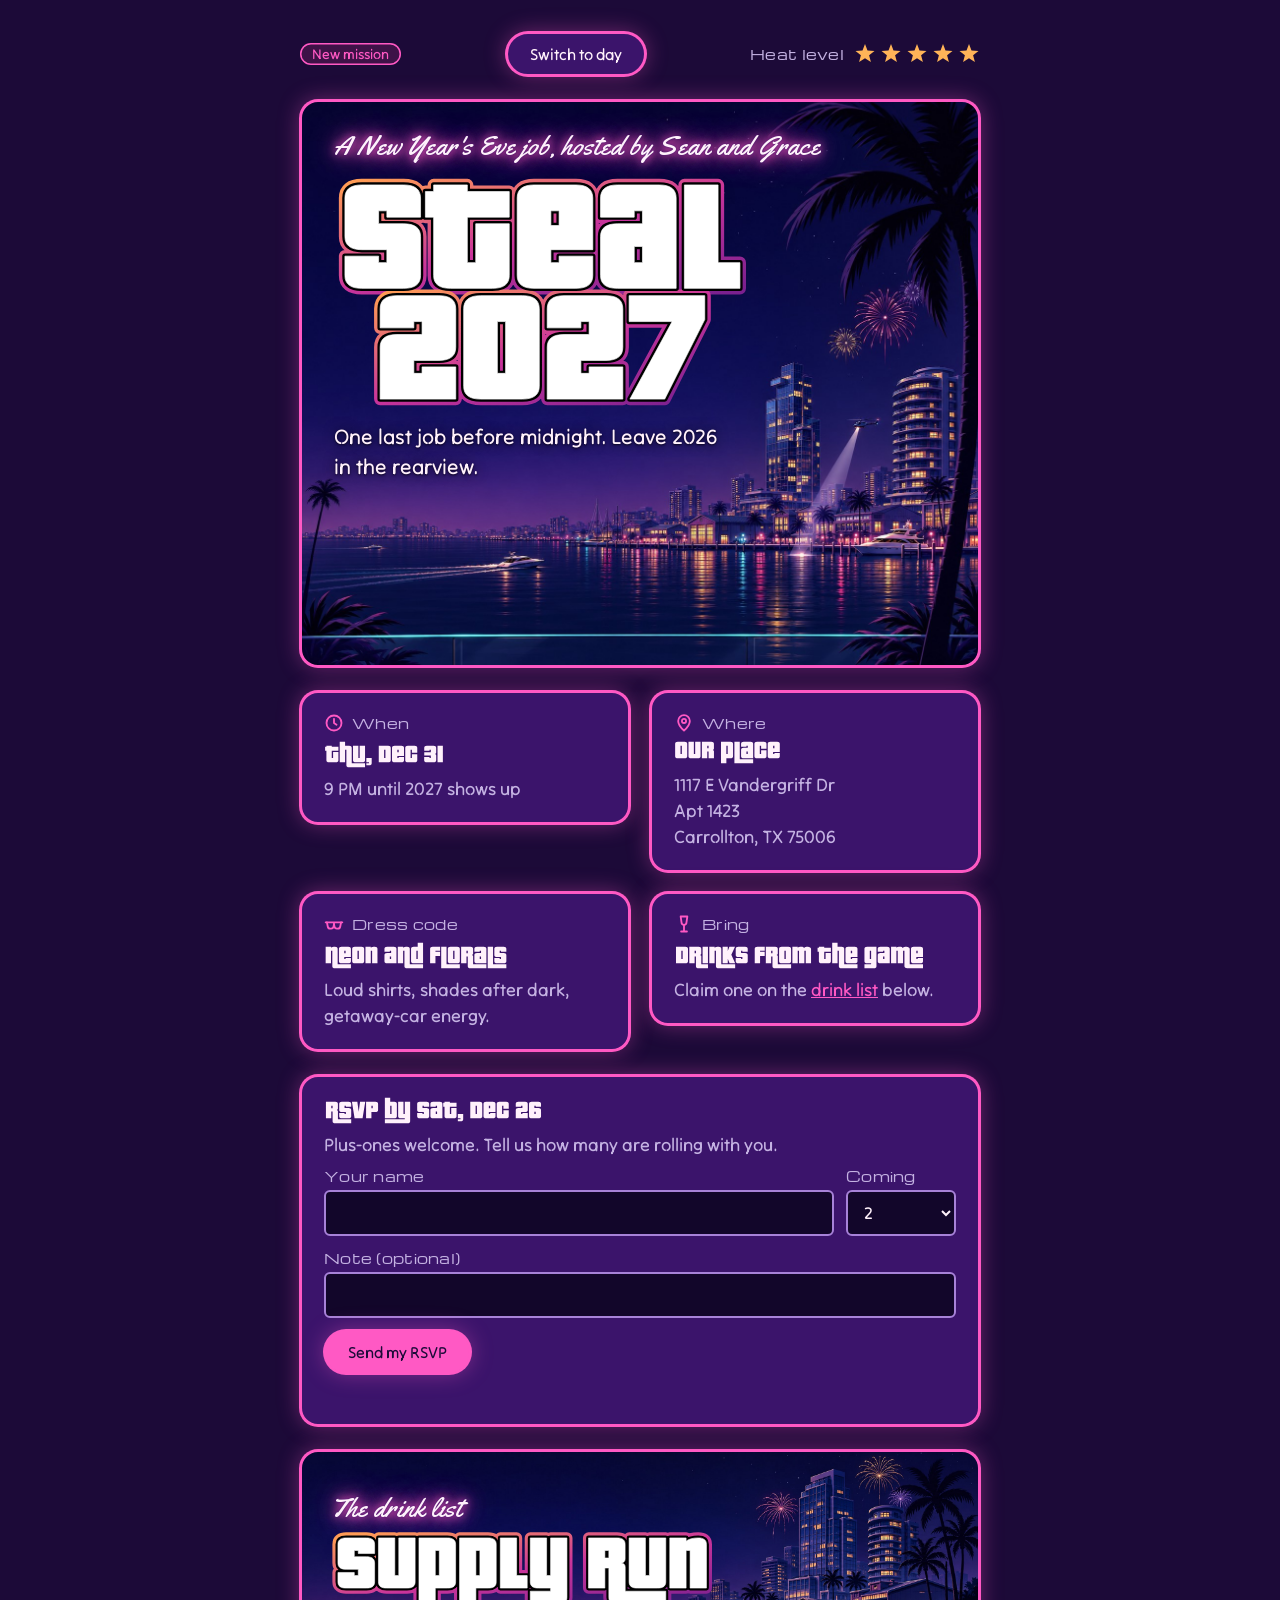
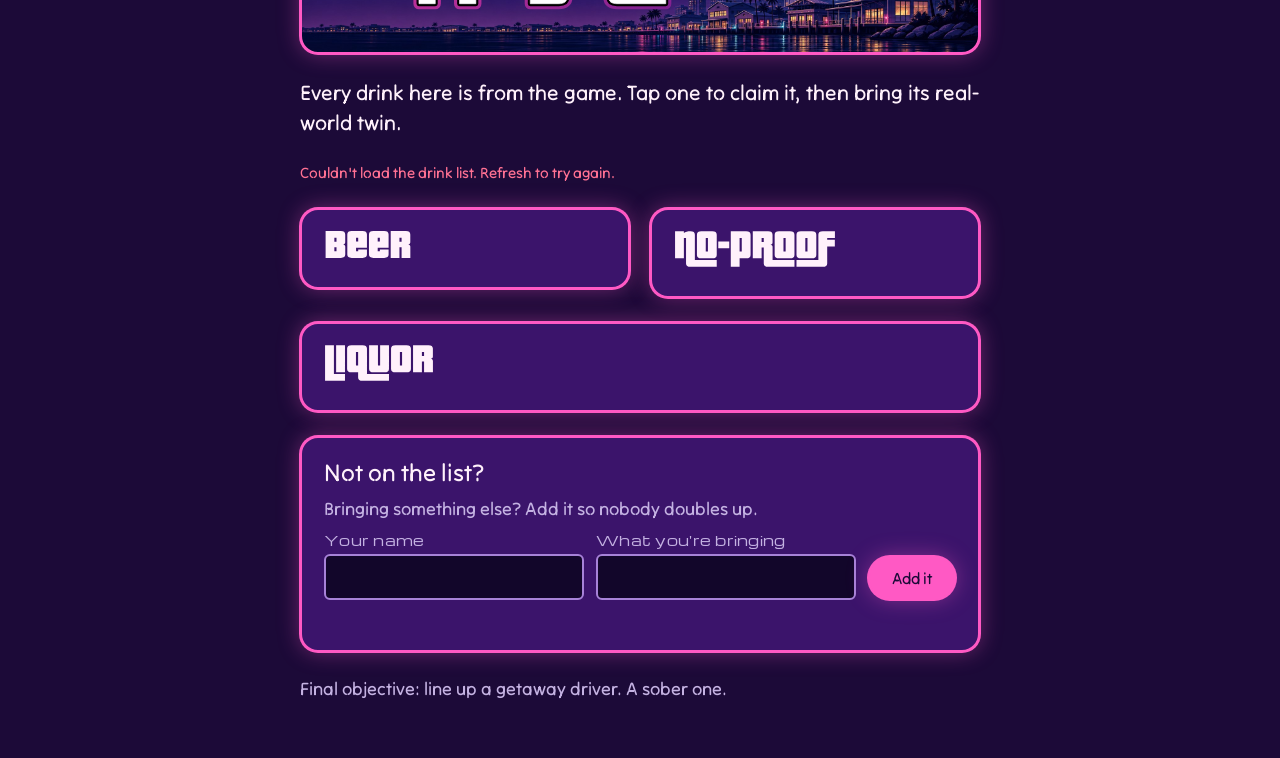
==== index.html @ cfdfdce6 "Version 1" ====
<!doctype html>
<html lang="en" data-theme="night">
<head>
<meta charset="utf-8">
<meta name="viewport" content="width=device-width, initial-scale=1">
<title>Steal 2027: a New Year's Eve job</title>
<meta name="description" content="New Year's Eve at Sean and Grace's. RSVP and claim a drink from the game.">
<link rel="preconnect" href="https://fonts.googleapis.com">
<link rel="stylesheet" href="https://fonts.googleapis.com/css2?family=Michroma&family=Tilt+Neon&family=Yellowtail&display=swap">
<link rel="stylesheet" href="styles.css">
</head>
<body>
<main class="page">

  <div class="topbar">
    <span class="tag tag-act">New mission</span>
    <button class="btn" id="theme-toggle" type="button">Switch to day</button>
    <div class="stars">
      <span class="label">Heat level</span>
      <svg width="126" height="22" viewBox="0 0 126 22" role="img" aria-label="Heat level: five out of five stars" style="fill: var(--goal)">
        <path d="M11 1 L13.5 7.5 L20.5 7.9 L15.1 12.3 L16.9 19.1 L11 15.3 L5.1 19.1 L6.9 12.3 L1.5 7.9 L8.5 7.5 Z"></path>
        <path transform="translate(26 0)" d="M11 1 L13.5 7.5 L20.5 7.9 L15.1 12.3 L16.9 19.1 L11 15.3 L5.1 19.1 L6.9 12.3 L1.5 7.9 L8.5 7.5 Z"></path>
        <path transform="translate(52 0)" d="M11 1 L13.5 7.5 L20.5 7.9 L15.1 12.3 L16.9 19.1 L11 15.3 L5.1 19.1 L6.9 12.3 L1.5 7.9 L8.5 7.5 Z"></path>
        <path transform="translate(78 0)" d="M11 1 L13.5 7.5 L20.5 7.9 L15.1 12.3 L16.9 19.1 L11 15.3 L5.1 19.1 L6.9 12.3 L1.5 7.9 L8.5 7.5 Z"></path>
        <path transform="translate(104 0)" d="M11 1 L13.5 7.5 L20.5 7.9 L15.1 12.3 L16.9 19.1 L11 15.3 L5.1 19.1 L6.9 12.3 L1.5 7.9 L8.5 7.5 Z"></path>
      </svg>
    </div>
  </div>

  <section class="hero">
    <p class="script">A New Year's Eve job, hosted by Sean and Grace</p>
    <h1 class="title-wrap"><svg viewBox="-51 -51 3091 1750" role="img" aria-label="Steal 2027" class="title-art" style="overflow: visible">
<defs>
<linearGradient id="t-steal-grad" x1="0" y1="0" x2="1" y2="1">
<stop offset="0" style="stop-color: var(--art-4)"></stop>
<stop offset="0.5" style="stop-color: var(--art-3)"></stop>
<stop offset="1" style="stop-color: var(--art-2)"></stop>
</linearGradient>
<g id="t-steal-word">
<path transform="translate(1.1999988555908203 -403.199951171875)" fill-rule="nonzero" d="M153.600006103516,433.199951171875L464.400024414063,433.199951171875C547.200012207031,433.199951171875,589.200012207031,465.599975585938,589.200012207031,530.399963378906L589.200012207031,672 339.600006103516,672 339.600006103516,627.599975585938C339.600006103516,626.399963378906,338.400024414063,625.199951171875,337.200012207031,625.199951171875L280.800018310547,625.199951171875C279.600006103516,625.199951171875,278.400024414063,626.399963378906,278.400024414063,627.599975585938L278.400024414063,718.799987792969C278.400024414063,720,279.600006103516,721.199951171875,280.800018310547,721.199951171875L464.400024414063,721.199951171875C547.200012207031,721.199951171875,589.200012207031,752.400024414063,589.200012207031,816L589.200012207031,1105.19995117188C589.200012207031,1168.80004882813,547.200012207031,1200,464.400024414063,1200L153.600006103516,1200C70.8000030517578,1200,28.8000011444092,1168.80004882813,28.8000011444092,1105.19995117188L28.8000011444092,961.200012207031 278.400024414063,961.200012207031 278.400024414063,1006.79998779297C278.400024414063,1008,279.600006103516,1009.20001220703,280.800018310547,1009.20001220703L337.200012207031,1009.20001220703C338.400024414063,1009.20001220703,339.600006103516,1008,339.600006103516,1006.79998779297L339.600006103516,915.599975585938C339.600006103516,914.400024414063,338.400024414063,913.199951171875,337.200012207031,913.199951171875L153.600006103516,913.199951171875C70.8000030517578,913.199951171875,28.8000011444092,880.799987792969,28.8000011444092,816L28.8000011444092,530.399963378906C28.8000011444092,465.599975585938,70.8000030517578,433.199951171875,153.600006103516,433.199951171875z M686.400024414063,433.199951171875L936,433.199951171875 936,482.399963378906 1246.80004882813,482.399963378906 1246.80004882813,672 936,672 936,1006.79998779297C936,1008,937.200012207031,1009.20001220703,938.400024414063,1009.20001220703L996,1009.20001220703C997.200012207031,1009.20001220703,998.400024414063,1008,998.400024414063,1006.79998779297L998.400024414063,721.199951171875 1246.80004882813,721.199951171875 1246.80004882813,1105.19995117188C1246.80004882813,1168.80004882813,1204.80004882813,1200,1122,1200L811.200012207031,1200C728.400024414063,1200,686.400024414063,1168.80004882813,686.400024414063,1105.19995117188L686.400024414063,672 625.200012207031,672 625.200012207031,482.399963378906 686.400024414063,482.399963378906 686.400024414063,433.199951171875z M1557.60009765625,625.199951171875C1556.40002441406,625.199951171875,1555.20007324219,626.399963378906,1555.20007324219,627.599975585938L1555.20007324219,734.400024414063 1616.40002441406,734.400024414063 1616.40002441406,627.599975585938C1616.40002441406,626.399963378906,1615.20007324219,625.199951171875,1614,625.199951171875L1557.60009765625,625.199951171875z M1430.40002441406,433.199951171875L1741.20007324219,433.199951171875C1824,433.199951171875,1866,465.599975585938,1866,530.399963378906L1866,913.199951171875 1555.20007324219,913.199951171875 1555.20007324219,1006.79998779297C1555.20007324219,1008,1556.40002441406,1009.20001220703,1557.60009765625,1009.20001220703L1614,1009.20001220703C1615.20007324219,1009.20001220703,1616.40002441406,1008,1616.40002441406,1006.79998779297L1616.40002441406,961.200012207031 1866,961.200012207031 1866,1105.19995117188C1866,1168.80004882813,1824,1200,1741.20007324219,1200L1430.40002441406,1200C1347.60009765625,1200,1305.60009765625,1168.80004882813,1305.60009765625,1105.19995117188L1305.60009765625,530.399963378906C1305.60009765625,465.599975585938,1347.60009765625,433.199951171875,1430.40002441406,433.199951171875z M2175.60009765625,889.199951171875C2174.40014648438,889.199951171875,2173.2001953125,890.400024414063,2173.2001953125,891.599975585938L2173.2001953125,1006.79998779297C2173.2001953125,1008,2174.40014648438,1009.20001220703,2175.60009765625,1009.20001220703L2234.40014648438,1009.20001220703 2234.40014648438,889.199951171875 2175.60009765625,889.199951171875z M2048.40014648438,433.199951171875L2359.2001953125,433.199951171875C2442,433.199951171875,2484,465.599975585938,2484,530.399963378906L2484,1200 2048.40014648438,1200C1965.60009765625,1200,1923.60009765625,1168.80004882813,1923.60009765625,1105.19995117188L1923.60009765625,816C1923.60009765625,752.400024414063,1965.60009765625,721.199951171875,2048.40014648438,721.199951171875L2234.40014648438,721.199951171875 2234.40014648438,627.599975585938C2234.40014648438,626.399963378906,2233.2001953125,625.199951171875,2232,625.199951171875L2175.60009765625,625.199951171875C2174.40014648438,625.199951171875,2173.2001953125,626.399963378906,2173.2001953125,627.599975585938L2173.2001953125,672 1923.60009765625,672 1923.60009765625,530.399963378906C1923.60009765625,465.599975585938,1965.60009765625,433.199951171875,2048.40014648438,433.199951171875z M2545.19995117188,433.199951171875L2794.80004882813,433.199951171875 2794.80004882813,1009.20001220703 2956.80004882813,1009.20001220703 2956.80004882813,1200 2545.19995117188,1200 2545.19995117188,433.199951171875z"></path>
<path transform="translate(261.00002574920654 417.60009765625)" fill-rule="nonzero" d="M154.800003051758,433.199951171875L465.600006103516,433.199951171875C548.400024414063,433.199951171875,590.400024414063,465.599975585938,590.400024414063,530.399963378906L590.400024414063,816C590.400024414063,880.799987792969,548.400024414063,913.199951171875,465.600006103516,913.199951171875L282,913.199951171875C280.800018310547,913.199951171875,279.600006103516,914.400024414063,279.600006103516,915.599975585938L279.600006103516,1009.20001220703 340.800018310547,1009.20001220703 340.800018310547,961.200012207031 590.400024414063,961.200012207031 590.400024414063,1200 29.9999961853027,1200 29.9999961853027,816C30.0000019073486,752.400024414063,72,721.199951171875,154.800003051758,721.199951171875L338.400024414063,721.199951171875C339.600006103516,721.199951171875,340.800018310547,720,340.800018310547,718.799987792969L340.800018310547,627.599975585938C340.800018310547,626.399963378906,339.600006103516,625.199951171875,338.400024414063,625.199951171875L282,625.199951171875C280.800018310547,625.199951171875,279.600006103516,626.399963378906,279.600006103516,627.599975585938L279.600006103516,672 29.9999961853027,672 29.9999961853027,530.399963378906C30.0000019073486,465.599975585938,72,433.199951171875,154.800003051758,433.199951171875z M901.200073242188,625.199951171875C900,625.199951171875,898.800048828125,626.399963378906,898.800048828125,627.599975585938L898.800048828125,1006.79998779297C898.800048828125,1008,900,1009.20001220703,901.200073242188,1009.20001220703L957.600036621094,1009.20001220703C958.800048828125,1009.20001220703,960,1008,960,1006.79998779297L960,627.599975585938C960,626.399963378906,958.800048828125,625.199951171875,957.600036621094,625.199951171875L901.200073242188,625.199951171875z M774,433.199951171875L1084.80004882813,433.199951171875C1167.60009765625,433.199951171875,1209.60009765625,465.599975585938,1209.60009765625,530.399963378906L1209.60009765625,1105.19995117188C1209.60009765625,1168.80004882813,1167.60009765625,1200,1084.80004882813,1200L774,1200C691.200012207031,1200,649.200012207031,1168.80004882813,649.200012207031,1105.19995117188L649.200012207031,530.399963378906C649.200012207031,465.599975585938,691.200012207031,433.199951171875,774,433.199951171875z M1393.20007324219,433.199951171875L1704,433.199951171875C1786.80004882813,433.199951171875,1828.80004882813,465.599975585938,1828.80004882813,530.399963378906L1828.80004882813,816C1828.80004882813,880.799987792969,1786.80004882813,913.199951171875,1704,913.199951171875L1520.40002441406,913.199951171875C1519.20007324219,913.199951171875,1518,914.400024414063,1518,915.599975585938L1518,1009.20001220703 1579.20007324219,1009.20001220703 1579.20007324219,961.200012207031 1828.80004882813,961.200012207031 1828.80004882813,1200 1268.40002441406,1200 1268.40002441406,816C1268.40002441406,752.400024414063,1310.40002441406,721.199951171875,1393.20007324219,721.199951171875L1576.80004882813,721.199951171875C1578,721.199951171875,1579.20007324219,720,1579.20007324219,718.799987792969L1579.20007324219,627.599975585938C1579.20007324219,626.399963378906,1578,625.199951171875,1576.80004882813,625.199951171875L1520.40002441406,625.199951171875C1519.20007324219,625.199951171875,1518,626.399963378906,1518,627.599975585938L1518,672 1268.40002441406,672 1268.40002441406,530.399963378906C1268.40002441406,465.599975585938,1310.40002441406,433.199951171875,1393.20007324219,433.199951171875z M1875.60009765625,433.199951171875L2436,433.199951171875 2436,610.799987792969 2139.60009765625,1200 1881.60009765625,1200 2194.80004882813,625.199951171875 1875.60009765625,625.199951171875 1875.60009765625,433.199951171875z"></path>
</g>
</defs>
<use href="#t-steal-word" style="fill: url(#t-steal-grad); stroke: url(#t-steal-grad); stroke-width: 90; stroke-linejoin: round"></use>
<use href="#t-steal-word" style="fill: #000000; stroke: #000000; stroke-width: 40; stroke-linejoin: round"></use>
<use href="#t-steal-word" style="fill: #ffffff; stroke: #ffffff; stroke-width: 5; stroke-linejoin: round"></use>
</svg></h1>
    <p class="hero-lead">One last job before midnight. Leave 2026 in the rearview.</p>
  </section>

  <div class="grid2">
    <div class="card">
      <div class="card-head"><svg viewBox="0 0 24 24" aria-hidden="true"><circle cx="12" cy="12" r="9"></circle><path d="M12 7v5l3 2"></path></svg><span class="label">When</span></div>
      <h2><span class="pd" role="img" aria-label="Thu, Dec 31" style="width: 120px; height: 27px; -webkit-mask-image: url('assets/headers/02-thu-dec-31.svg'); mask-image: url('assets/headers/02-thu-dec-31.svg')"></span></h2>
      <p class="muted" style="margin: 0">9 PM until 2027 shows up</p>
    </div>
    <div class="card">
      <div class="card-head"><svg viewBox="0 0 24 24" aria-hidden="true"><path d="M12 21s-7-6.2-7-11.5A7 7 0 0 1 19 9.5C19 14.8 12 21 12 21z"></path><circle cx="12" cy="9.5" r="2.5"></circle></svg><span class="label">Where</span></div>
      <h2><span class="pd" role="img" aria-label="Our place" style="width: 107px; height: 23px; -webkit-mask-image: url('assets/headers/03-our-place.svg'); mask-image: url('assets/headers/03-our-place.svg')"></span></h2>
      <p class="muted" style="margin: 0">1117 E Vandergriff Dr<br>Apt 1423<br>Carrollton, TX 75006</p>
    </div>
    <div class="card">
      <div class="card-head"><svg viewBox="0 0 24 24" aria-hidden="true"><path d="M2 10h20"></path><path d="M3.5 10l1 5a3 3 0 0 0 3 2.5h1a3 3 0 0 0 3-2.6l.5-3"></path><path d="M20.5 10l-1 5a3 3 0 0 1-3 2.5h-1a3 3 0 0 1-3-2.6l-.5-3"></path></svg><span class="label">Dress code</span></div>
      <h2><span class="pd" role="img" aria-label="Neon and florals" style="width: 184px; height: 27px; -webkit-mask-image: url('assets/headers/04-neon-and-florals.svg'); mask-image: url('assets/headers/04-neon-and-florals.svg')"></span></h2>
      <p class="muted" style="margin: 0">Loud shirts, shades after dark, getaway-car energy.</p>
    </div>
    <div class="card">
      <div class="card-head"><svg viewBox="0 0 24 24" aria-hidden="true"><path d="M8 3h8l-1 7a3 3 0 0 1-6 0z"></path><path d="M12 13v7"></path><path d="M8.5 21h7"></path></svg><span class="label">Bring</span></div>
      <h2><span class="pd" role="img" aria-label="Drinks from the game" style="width: 251px; height: 27px; -webkit-mask-image: url('assets/headers/05-drinks-from-the-game.svg'); mask-image: url('assets/headers/05-drinks-from-the-game.svg')"></span></h2>
      <p class="muted" style="margin: 0">Claim one on the <a href="#drinks">drink list</a> below.</p>
    </div>
  </div>

  <section class="card" aria-labelledby="rsvp-h">
    <h2 id="rsvp-h"><span class="pd" role="img" aria-label="RSVP by Sat, Dec 26" style="width: 219px; height: 27px; -webkit-mask-image: url('assets/headers/06-rsvp-by-sat-dec-26.svg'); mask-image: url('assets/headers/06-rsvp-by-sat-dec-26.svg')"></span></h2>
    <p class="muted" style="margin: 0">Plus-ones welcome. Tell us how many are rolling with you.</p>
    <form id="rsvp-form" class="row" novalidate>
      <div class="field grow"><label class="label" for="rsvp-name">Your name</label><input id="rsvp-name" name="name" maxlength="40" autocomplete="name" required></div>
      <div class="field" style="width: 110px"><label class="label" for="rsvp-size">Coming</label>
        <select id="rsvp-size" name="size"><option>1</option><option selected>2</option><option>3</option><option>4</option><option>5</option><option>6</option></select></div>
      <div class="field" style="flex: 1 1 100%"><label class="label" for="rsvp-note">Note (optional)</label><input id="rsvp-note" name="note" maxlength="200"></div>
      <button class="btn btn-primary" type="submit">Send my RSVP</button>
    </form>
    <p class="status" id="rsvp-status" role="status"></p>
  </section>

  <section class="banner" id="drinks">
    <p class="script">The drink list</p>
    <h2 class="title-wrap"><svg viewBox="-91 -91 5875 1248" role="img" aria-label="Supply run" class="title-art" style="overflow: visible">
<defs>
<linearGradient id="t-supply-grad" x1="0" y1="0" x2="1" y2="1">
<stop offset="0" style="stop-color: var(--art-4)"></stop>
<stop offset="0.5" style="stop-color: var(--art-3)"></stop>
<stop offset="1" style="stop-color: var(--art-2)"></stop>
</linearGradient>
<g id="t-supply-word">
<path transform="translate(1.1999988555908203 -403.199951171875)" fill-rule="nonzero" d="M153.600006103516,433.199951171875L464.400024414063,433.199951171875C547.200012207031,433.199951171875,589.200012207031,465.599975585938,589.200012207031,530.399963378906L589.200012207031,672 339.600006103516,672 339.600006103516,627.599975585938C339.600006103516,626.399963378906,338.400024414063,625.199951171875,337.200012207031,625.199951171875L280.800018310547,625.199951171875C279.600006103516,625.199951171875,278.400024414063,626.399963378906,278.400024414063,627.599975585938L278.400024414063,718.799987792969C278.400024414063,720,279.600006103516,721.199951171875,280.800018310547,721.199951171875L464.400024414063,721.199951171875C547.200012207031,721.199951171875,589.200012207031,752.400024414063,589.200012207031,816L589.200012207031,1105.19995117188C589.200012207031,1168.80004882813,547.200012207031,1200,464.400024414063,1200L153.600006103516,1200C70.8000030517578,1200,28.8000011444092,1168.80004882813,28.8000011444092,1105.19995117188L28.8000011444092,961.200012207031 278.400024414063,961.200012207031 278.400024414063,1006.79998779297C278.400024414063,1008,279.600006103516,1009.20001220703,280.800018310547,1009.20001220703L337.200012207031,1009.20001220703C338.400024414063,1009.20001220703,339.600006103516,1008,339.600006103516,1006.79998779297L339.600006103516,915.599975585938C339.600006103516,914.400024414063,338.400024414063,913.199951171875,337.200012207031,913.199951171875L153.600006103516,913.199951171875C70.8000030517578,913.199951171875,28.8000011444092,880.799987792969,28.8000011444092,816L28.8000011444092,530.399963378906C28.8000011444092,465.599975585938,70.8000030517578,433.199951171875,153.600006103516,433.199951171875z M648,433.199951171875L897.599975585938,433.199951171875 897.599975585938,1006.79998779297C897.599975585938,1008,898.800048828125,1009.20001220703,900,1009.20001220703L956.400024414063,1009.20001220703C957.599975585938,1009.20001220703,958.800048828125,1008,958.800048828125,1006.79998779297L958.800048828125,433.199951171875 1208.40002441406,433.199951171875 1208.40002441406,1105.19995117188C1208.40002441406,1168.80004882813,1166.40002441406,1200,1083.59997558594,1200L772.799987792969,1200C690,1200,648,1168.80004882813,648,1105.19995117188L648,433.199951171875z M1516.80004882813,625.199951171875L1516.80004882813,1009.20001220703 1575.60009765625,1009.20001220703C1576.80004882813,1009.20001220703,1578,1008,1578,1006.79998779297L1578,627.599975585938C1578,626.399963378906,1576.80004882813,625.199951171875,1575.60009765625,625.199951171875L1516.80004882813,625.199951171875z M1267.20007324219,433.199951171875L1702.80004882813,433.199951171875C1785.60009765625,433.199951171875,1827.60009765625,465.599975585938,1827.60009765625,530.399963378906L1827.60009765625,1105.19995117188C1827.60009765625,1168.80004882813,1789.20007324219,1200,1702.80004882813,1200L1516.80004882813,1200 1516.80004882813,1438.80004882813 1267.20007324219,1438.80004882813 1267.20007324219,433.199951171875z M2137.2001953125,625.199951171875L2137.2001953125,1009.20001220703 2196,1009.20001220703C2197.2001953125,1009.20001220703,2198.40014648438,1008,2198.40014648438,1006.79998779297L2198.40014648438,627.599975585938C2198.40014648438,626.399963378906,2197.2001953125,625.199951171875,2196,625.199951171875L2137.2001953125,625.199951171875z M1887.60009765625,433.199951171875L2323.2001953125,433.199951171875C2406,433.199951171875,2448,465.599975585938,2448,530.399963378906L2448,1105.19995117188C2448,1168.80004882813,2409.60009765625,1200,2323.2001953125,1200L2137.2001953125,1200 2137.2001953125,1438.80004882813 1887.60009765625,1438.80004882813 1887.60009765625,433.199951171875z M2510.39990234375,433.199951171875L2760,433.199951171875 2760,1009.20001220703 2922,1009.20001220703 2922,1200 2510.39990234375,1200 2510.39990234375,433.199951171875z M2968.80004882813,433.199951171875L3218.39990234375,433.199951171875 3218.39990234375,1006.79998779297C3218.39990234375,1008,3219.60009765625,1009.20001220703,3220.80004882813,1009.20001220703L3279.60009765625,1009.20001220703 3279.60009765625,433.199951171875 3529.19995117188,433.199951171875 3529.19995117188,1344C3529.19995117188,1407.59997558594,3487.19995117188,1438.80004882813,3404.39990234375,1438.80004882813L2968.80004882813,1438.80004882813 2968.80004882813,1248 3277.19995117188,1248C3278.39990234375,1248,3279.60009765625,1246.80004882813,3279.60009765625,1245.59997558594L3279.60009765625,1200 3093.60009765625,1200C3010.80004882813,1200,2968.80004882813,1168.80004882813,2968.80004882813,1105.19995117188L2968.80004882813,433.199951171875z M4108.7998046875,625.199951171875L4108.7998046875,740.400024414063 4167.60009765625,740.400024414063C4168.7998046875,740.400024414063,4170,739.199951171875,4170,738L4170,627.599975585938C4170,626.399963378906,4168.7998046875,625.199951171875,4167.60009765625,625.199951171875L4108.7998046875,625.199951171875z M4479.60009765625,433.199951171875L4729.2001953125,433.199951171875 4729.2001953125,1006.79998779297C4729.2001953125,1008,4730.39990234375,1009.20001220703,4731.60009765625,1009.20001220703L4788,1009.20001220703C4789.2001953125,1009.20001220703,4790.39990234375,1008,4790.39990234375,1006.79998779297L4790.39990234375,433.199951171875 5040,433.199951171875 5040,1105.19995117188C5040,1168.80004882813,4998,1200,4915.2001953125,1200L4604.39990234375,1200C4521.60009765625,1200,4479.60009765625,1168.80004882813,4479.60009765625,1105.19995117188L4479.60009765625,433.199951171875z M3859.19995117188,433.199951171875L4294.7998046875,433.199951171875C4377.60009765625,433.199951171875,4418.39990234375,465.599975585938,4418.39990234375,530.399963378906L4418.39990234375,753.599975585938C4418.39990234375,790.799987792969 4398,811.199951171875 4357.2001953125,816 4399.2001953125,822 4419.60009765625,842.400024414063 4419.60009765625,879.599975585938L4419.60009765625,1245.59997558594C4419.60009765625,1246.80004882813,4420.7998046875,1248,4422,1248L5040,1248 5040,1438.80004882813 4294.7998046875,1438.80004882813C4212,1438.80004882813,4170,1407.59997558594,4170,1344L4170,895.199951171875C4170,894,4168.7998046875,892.799987792969,4167.60009765625,892.799987792969L4108.7998046875,892.799987792969 4108.7998046875,1200 3859.19995117188,1200 3859.19995117188,433.199951171875z M5101.2001953125,433.199951171875L5350.7998046875,433.199951171875 5350.7998046875,482.399963378906C5392.7998046875,450 5455.2001953125,433.199951171875 5536.7998046875,433.199951171875 5619.60009765625,433.199951171875 5661.60009765625,465.599975585938 5661.60009765625,530.399963378906L5661.60009765625,1200 5412,1200 5412,627.599975585938C5412,626.399963378906,5410.7998046875,625.199951171875,5409.60009765625,625.199951171875L5353.2001953125,625.199951171875C5352,625.199951171875,5350.7998046875,626.399963378906,5350.7998046875,627.599975585938L5350.7998046875,1200 5101.2001953125,1200 5101.2001953125,433.199951171875z"></path>
</g>
</defs>
<use href="#t-supply-word" style="fill: url(#t-supply-grad); stroke: url(#t-supply-grad); stroke-width: 170; stroke-linejoin: round"></use>
<use href="#t-supply-word" style="fill: #000000; stroke: #000000; stroke-width: 75; stroke-linejoin: round"></use>
<use href="#t-supply-word" style="fill: #ffffff; stroke: #ffffff; stroke-width: 9; stroke-linejoin: round"></use>
</svg></h2>
  </section>
  <p style="margin: 0; font-size: 21px; line-height: 30px">Every drink here is from the game. Tap one to claim it, then bring its real-world twin.</p>
  <p class="status err" id="board-status" role="status"></p>

  <div class="grid2">
    <div class="card">
      <h2><span class="pd" role="img" aria-label="Beer" style="width: 88px; height: 29px; -webkit-mask-image: url('assets/headers/08-beer.svg'); mask-image: url('assets/headers/08-beer.svg')"></span></h2>
      <ul class="drink-list" data-category="beer"></ul>
    </div>
    <div class="card">
      <h2><span class="pd" role="img" aria-label="No-proof" style="width: 162px; height: 38px; -webkit-mask-image: url('assets/headers/09-no-proof.svg'); mask-image: url('assets/headers/09-no-proof.svg')"></span></h2>
      <ul class="drink-list" data-category="noproof"></ul>
    </div>
  </div>
  <div class="card">
    <h2><span class="pd" role="img" aria-label="Liquor" style="width: 110px; height: 38px; -webkit-mask-image: url('assets/headers/10-liquor.svg'); mask-image: url('assets/headers/10-liquor.svg')"></span></h2>
    <ul class="drink-list" data-category="liquor"></ul>
  </div>

  <section class="card" aria-labelledby="writein-h">
    <h2 id="writein-h" style="line-height: 30px; font-size: 24px; font-weight: 600">Not on the list?</h2>
    <p class="muted" style="margin: 0">Bringing something else? Add it so nobody doubles up.</p>
    <form id="writein-form" class="row" novalidate>
      <div class="field grow"><label class="label" for="wi-name">Your name</label><input id="wi-name" maxlength="40" autocomplete="name" required></div>
      <div class="field grow"><label class="label" for="wi-item">What you're bringing</label><input id="wi-item" maxlength="60" required></div>
      <button class="btn btn-primary" type="submit">Add it</button>
    </form>
    <p class="status" id="writein-status" role="status"></p>
    <div id="writein-wrap" hidden>
      <p class="label" style="margin: 4px 0 6px">Also coming</p>
      <ul class="writeins" id="writein-list"></ul>
    </div>
  </section>

  <p class="muted" style="margin: 0; font-weight: 600">Final objective: line up a getaway driver. A sober one.</p>
</main>

<dialog id="claim-dialog" aria-labelledby="claim-title">
  <form method="dialog" id="claim-form" novalidate>
    <p class="label" id="claim-title" style="margin: 0">Claim this drink</p>
    <div id="claim-art"></div>
    <p class="muted small" style="margin: 0" id="claim-bring"></p>
    <div class="field"><label class="label" for="claim-name">Your name</label><input id="claim-name" maxlength="40" autocomplete="name" required></div>
    <p class="status" id="claim-status" role="status"></p>
    <div class="dialog-actions">
      <button class="btn btn-quiet" type="button" id="claim-cancel">Cancel</button>
      <button class="btn btn-primary" type="submit" id="claim-submit">I'll bring it</button>
    </div>
  </form>
</dialog>

<script src="config.js"></script>
<script src="shared.js"></script>
<script src="app.js"></script>
</body>
</html>
---- styles.css ----
/* Steal 2027 — Afterglow look (GTA VI palette), shared by the guest and admin pages. */

:root, [data-theme="night"] {
  --ground: #1c0a38; --raised: #3b146b; --sunk: #12062a;
  --line: #5a2a8f; --line-strong: #a782d8;
  --ink: #fff1fb; --ink-muted: #c4b2e2;
  --grow: #4fefdc; --owe: #ff7193; --goal: #ffb458; --act: #ff59c4; --compare: #93a6ff;
  --grow-soft: #0f3a44; --owe-soft: #3e1631; --act-soft: #3e1247; --compare-soft: #232b60;
  --on-act: #1c0a38; --focus: #ffb458;
  --art-1: #3b146b; --art-2: #7b208f; --art-3: #c9349b; --art-4: #ff9b55; --art-5: #12052a; --art-6: #ff59c4;
  --lift: 0 0 0 1px #ff59c4, 0 0 22px rgba(255, 89, 196, 0.38);
  --hero-img: url("assets/img/hero-night.jpg");
  --banner-img: url("assets/img/banner-night.jpg");
  --kicker: var(--ink);
}
[data-theme="golden"] {
  --ground: #f4e6f2; --raised: #fffafd; --sunk: #e9d6ef;
  --line: #dcc5e4; --line-strong: #8a6a9e;
  --ink: #2a1040; --ink-muted: #5f4672;
  --grow: #086569; --owe: #b11f43; --goal: #9c4300; --act: #a81a78; --compare: #3651c4;
  --grow-soft: #d6f0ee; --owe-soft: #fcdfe6; --act-soft: #f8d6ec; --compare-soft: #dfe4fb;
  --on-act: #ffffff; --focus: #3651c4;
  --art-1: #f36a78; --art-2: #f87572; --art-3: #ff9b55; --art-4: #ffb458; --art-5: #7b208f; --art-6: #3b146b;
  --lift: 4px 4px 0 #3b146b;
  --hero-img: url("assets/img/hero-day.jpg");
  --banner-img: url("assets/img/banner-day.jpg");
  --kicker: #fffafd;
}

* { box-sizing: border-box; }
[hidden] { display: none !important; }
html { -webkit-text-size-adjust: 100%; }
body {
  margin: 0; background: var(--ground); color: var(--ink);
  font-family: "Tilt Neon", system-ui, sans-serif; font-size: 18px; line-height: 26px;
  -webkit-font-smoothing: antialiased;
}
a { color: var(--act); font-weight: 600; }
a:hover { color: var(--ink); }
:focus-visible { outline: 2px solid var(--focus); outline-offset: 3px; }

.page { max-width: 720px; margin: 0 auto; padding: 32px 20px 56px; display: flex; flex-direction: column; gap: 24px; }

/* Type */
.label { font-family: Michroma, sans-serif; font-size: 14px; line-height: 20px; letter-spacing: 0.02em; color: var(--ink-muted); }
.script {
  font-family: Yellowtail, cursive; font-size: 28px; line-height: 32px; margin: 0; color: var(--kicker);
  text-shadow: 0 0 2px var(--raised), 0 0 8px var(--art-6), 0 0 18px var(--art-6), 0 0 32px var(--act);
}
.muted { color: var(--ink-muted); }
.small { font-size: 15px; line-height: 21px; }
h1, h2, h3 { margin: 0; line-height: 0; }

/* Pricedown header art: the SVG is a mask, the color comes from the theme */
.pd { display: block; background: var(--ink); -webkit-mask-size: 100% 100%; mask-size: 100% 100%;
  -webkit-mask-repeat: no-repeat; mask-repeat: no-repeat; max-width: 100%; }
.title-art { display: block; width: 100%; height: auto; }

/* Stickers */
.card {
  background: var(--raised); border: 2px solid var(--art-6); border-radius: 18px; box-shadow: var(--lift);
  padding: 20px 22px; display: flex; flex-direction: column; gap: 8px;
}
.grid2 { display: grid; grid-template-columns: repeat(2, minmax(0, 1fr)); gap: 20px; align-items: start; }
@media (max-width: 600px) { .grid2 { grid-template-columns: 1fr; } }
.card-head { display: flex; align-items: center; gap: 8px; }
.card-head svg { width: 20px; height: 20px; fill: none; stroke: var(--art-6); stroke-width: 2.2; stroke-linecap: round; stroke-linejoin: round; flex-shrink: 0; }

.btn {
  font: 600 16px/22px "Tilt Neon", system-ui, sans-serif; min-height: 44px; padding: 0 22px;
  border: 2px solid var(--art-6); border-radius: 999px; background: var(--raised); color: var(--ink);
  box-shadow: var(--lift); cursor: pointer; transition: transform 120ms ease, box-shadow 120ms ease;
}
.btn:hover { transform: translate(-1px, -1px); }
.btn:active { transform: translate(3px, 3px); box-shadow: none; }
.btn-primary { background: var(--act); color: var(--on-act); }
.btn-quiet { border-color: transparent; background: transparent; box-shadow: none; color: var(--act); padding: 0 12px; }
.btn:disabled { opacity: 0.45; cursor: not-allowed; box-shadow: none; transform: none; }
@media (prefers-reduced-motion: reduce) { .btn { transition: none; } }

.tag { display: inline-flex; align-items: center; padding: 1px 12px; border-radius: 999px; font-size: 14px; line-height: 20px; font-weight: 600; white-space: nowrap; }
.tag-act { background: var(--act-soft); color: var(--act); box-shadow: inset 0 0 0 1.5px currentColor; }
.tag-grow { background: var(--grow-soft); color: var(--grow); box-shadow: inset 0 0 0 1.5px currentColor; }
.tag-compare { background: var(--compare-soft); color: var(--compare); box-shadow: inset 0 0 0 1.5px currentColor; }

/* Forms */
.field { display: flex; flex-direction: column; gap: 4px; }
.field input, .field select, .field textarea {
  font: 400 17px/24px "Tilt Neon", system-ui, sans-serif; color: var(--ink); background: var(--sunk);
  border: 2px solid var(--line-strong); border-radius: 6px; padding: 9px 12px; min-height: 44px; width: 100%;
}
.field textarea { resize: vertical; min-height: 72px; }
.row { display: flex; gap: 12px; flex-wrap: wrap; align-items: flex-end; }
.row > .grow { flex: 1 1 180px; }
.status { min-height: 22px; font-size: 15px; line-height: 21px; margin: 0; }
.status.ok { color: var(--grow); } .status.err { color: var(--owe); }

/* Top bar */
.topbar { display: flex; align-items: center; justify-content: space-between; gap: 12px; flex-wrap: wrap; }
.stars { display: flex; align-items: center; gap: 10px; }

/* Hero */
.hero {
  position: relative; border: 2px solid var(--art-6); border-radius: 18px; box-shadow: var(--lift); overflow: hidden;
  background: var(--art-1) var(--hero-img) center / cover no-repeat; aspect-ratio: 6 / 5;
  padding: 28px 32px; display: flex; flex-direction: column; gap: 12px;
}
.hero-lead { margin: 0; max-width: 400px; font-size: 21px; line-height: 30px; font-weight: 500; color: var(--ink); }
[data-theme="night"] .hero-lead { text-shadow: 0 1px 2px rgba(10, 4, 24, 0.9), 0 0 12px rgba(10, 4, 24, 0.8); }
.hero .title-wrap { width: min(417px, 78%); }
.banner {
  position: relative; border: 2px solid var(--art-6); border-radius: 18px; box-shadow: var(--lift); overflow: hidden;
  background: var(--art-1) var(--banner-img) right center / cover no-repeat; aspect-ratio: 10 / 3;
  padding: 22px 28px; display: flex; flex-direction: column; justify-content: center; gap: 6px;
}
.banner .title-wrap { width: min(400px, 62%); }
@media (max-width: 520px) {
  .hero { aspect-ratio: auto; min-height: 380px; padding: 22px; }
  .banner { aspect-ratio: auto; min-height: 150px; padding: 18px; }
}

/* Drink list */
.drink-list { list-style: none; margin: 0; padding: 0; display: flex; flex-direction: column; }
.drink {
  display: flex; align-items: center; justify-content: space-between; gap: 12px; width: 100%;
  padding: 10px 6px; margin: 0 -6px; border: 0; border-top: 1px solid var(--line); background: transparent;
  color: inherit; text-align: left; cursor: pointer; border-radius: 6px; font: inherit;
}
.drink-list li:first-child .drink { border-top: 0; }
.drink:hover:not(:disabled) { background: var(--act-soft); }
.drink:disabled { cursor: default; }
.drink .who { display: flex; flex-direction: column; gap: 3px; min-width: 0; }
.drink .bring { font-size: 15px; line-height: 20px; color: var(--ink-muted); }
.writeins { list-style: none; margin: 0; padding: 0; display: flex; flex-direction: column; gap: 6px; }

/* Dialog */
dialog {
  border: 2px solid var(--art-6); border-radius: 18px; box-shadow: var(--lift); background: var(--raised); color: var(--ink);
  padding: 24px; width: min(420px, calc(100vw - 32px));
}
dialog::backdrop { background: rgba(10, 4, 24, 0.7); }
dialog form { display: flex; flex-direction: column; gap: 14px; }
.dialog-actions { display: flex; gap: 12px; justify-content: flex-end; flex-wrap: wrap; }

/* Admin tables */
.table-wrap { overflow-x: auto; }
table { width: 100%; border-collapse: collapse; font-size: 16px; line-height: 22px; }
th { text-align: left; font-family: Michroma, sans-serif; font-size: 13px; letter-spacing: 0.02em; color: var(--ink-muted); font-weight: 400; padding: 6px 8px; }
td { padding: 8px; border-top: 1px solid var(--line); vertical-align: top; }
.stats { display: grid; grid-template-columns: repeat(auto-fit, minmax(140px, 1fr)); gap: 16px; }
.stat-num { font-size: 40px; line-height: 44px; color: var(--goal); font-variant-numeric: tabular-nums; }

.sr-only { position: absolute; width: 1px; height: 1px; overflow: hidden; clip: rect(0 0 0 0); white-space: nowrap; }
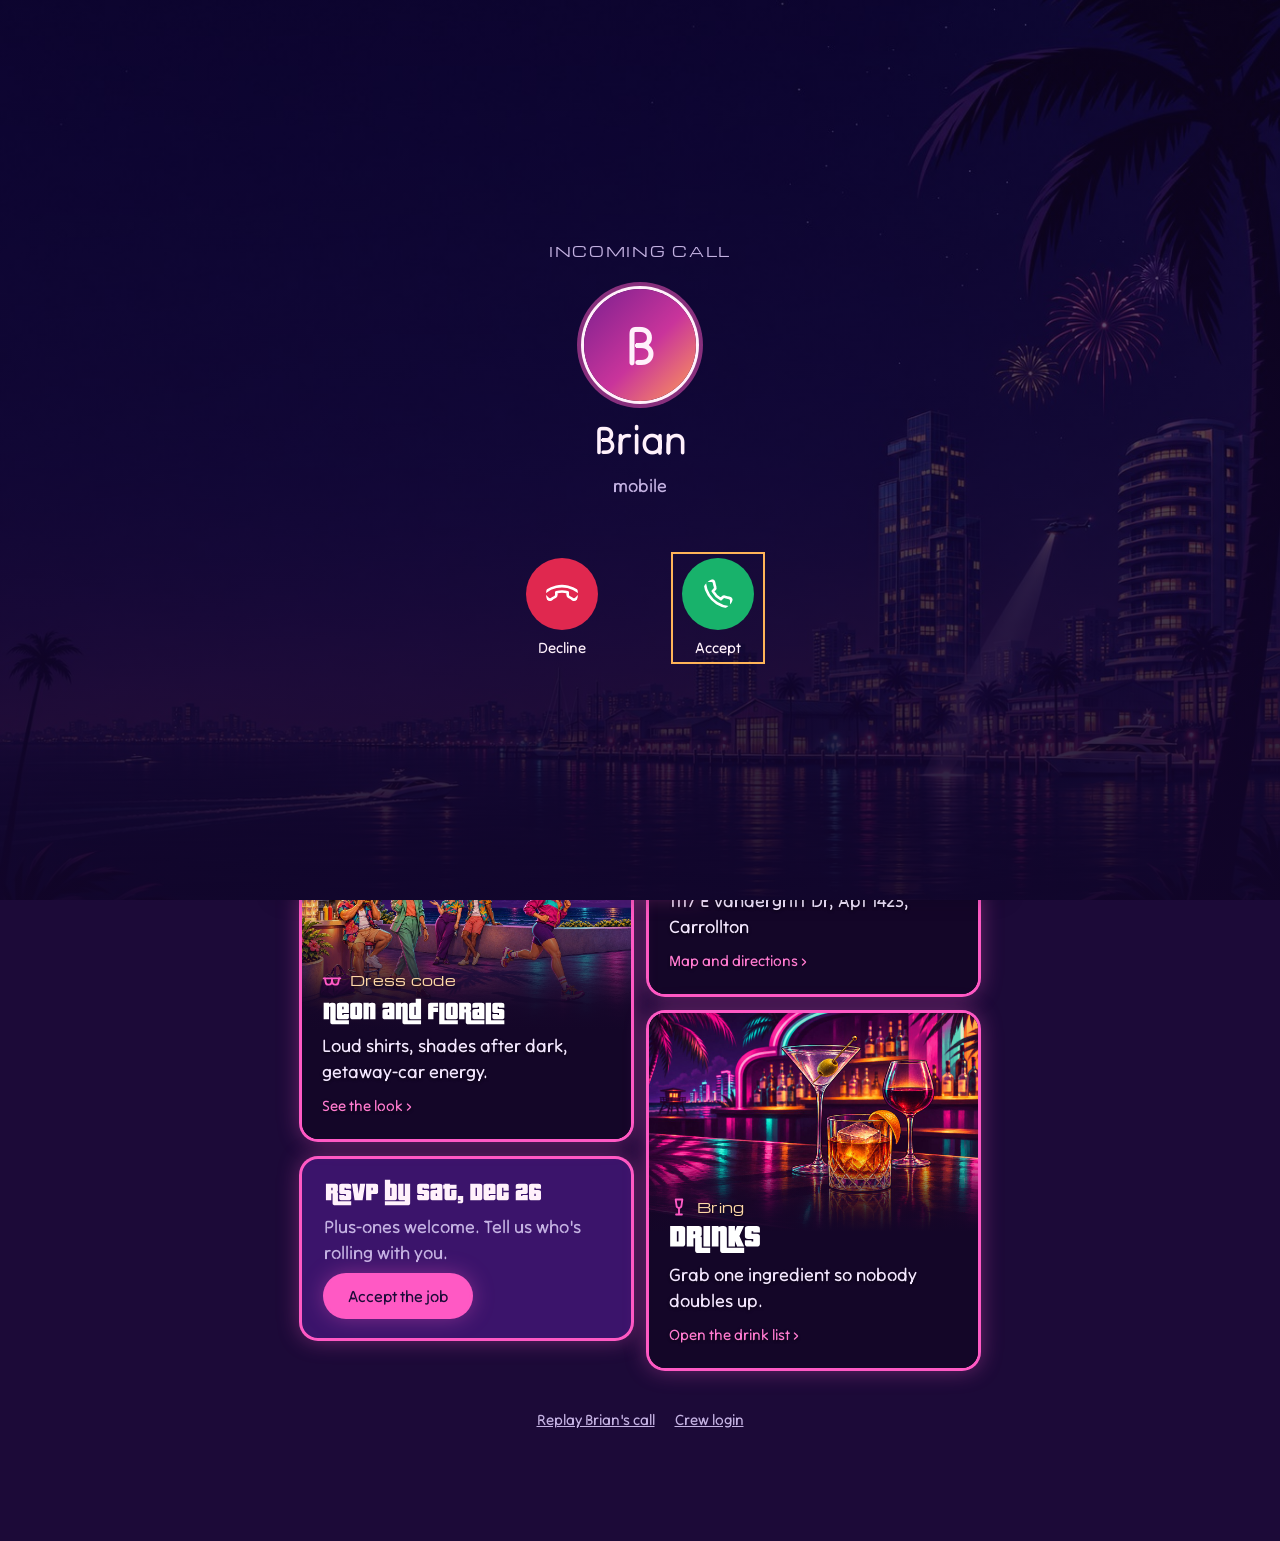
==== commit 0173b13f: "Drinks revamp and crew checklist" ====
--- a/index.html
+++ b/index.html
@@ -2,31 +2,50 @@
 <html lang="en" data-theme="night">
 <head>
 <meta charset="utf-8">
-<meta name="viewport" content="width=device-width, initial-scale=1">
+<meta name="viewport" content="width=device-width, initial-scale=1, viewport-fit=cover">
 <title>Steal 2027: a New Year's Eve job</title>
-<meta name="description" content="New Year's Eve at Sean and Grace's. RSVP and claim a drink from the game.">
+<meta name="description" content="New Year's Eve at Sean and Grace's. RSVP, claim a drink from the game, and get directions.">
+<meta name="theme-color" content="#1c0a38">
+<meta name="apple-mobile-web-app-capable" content="yes">
+<meta name="apple-mobile-web-app-status-bar-style" content="black-translucent">
+<meta name="apple-mobile-web-app-title" content="Steal 2027">
+<link rel="manifest" href="manifest.webmanifest">
+<link rel="icon" href="assets/icons/icon-192.png" type="image/png">
+<link rel="apple-touch-icon" href="assets/icons/apple-touch-icon.png">
 <link rel="preconnect" href="https://fonts.googleapis.com">
 <link rel="stylesheet" href="https://fonts.googleapis.com/css2?family=Michroma&family=Tilt+Neon&family=Yellowtail&display=swap">
-<link rel="stylesheet" href="styles.css">
+<link rel="stylesheet" href="styles.css?v=20261125e">
 </head>
 <body>
-<main class="page">
-
+<div class="call" id="call" hidden aria-live="polite">
+  <div class="call-ring" id="call-ring">
+    <p class="label call-top" id="call-status">Incoming call</p>
+    <div class="call-avatar" aria-hidden="true">B</div>
+    <p class="call-name">Brian</p>
+    <p class="call-sub" id="call-sub">mobile</p>
+    <div class="call-actions">
+      <button type="button" class="call-btn decline" id="call-decline" aria-label="Decline call"><svg viewBox="0 0 24 24" aria-hidden="true"><path d="M22 16.92v3a2 2 0 0 1-2.18 2 19.79 19.79 0 0 1-8.63-3.07 19.5 19.5 0 0 1-6-6 19.79 19.79 0 0 1-3.07-8.67A2 2 0 0 1 4.11 2h3a2 2 0 0 1 2 1.72 12.84 12.84 0 0 0 .7 2.81 2 2 0 0 1-.45 2.11L8.09 9.91a16 16 0 0 0 6 6l1.27-1.27a2 2 0 0 1 2.11-.45 12.84 12.84 0 0 0 2.81.7A2 2 0 0 1 22 16.92z"></path></svg><span>Decline</span></button>
+      <button type="button" class="call-btn accept" id="call-accept" aria-label="Accept call"><svg viewBox="0 0 24 24" aria-hidden="true"><path d="M22 16.92v3a2 2 0 0 1-2.18 2 19.79 19.79 0 0 1-8.63-3.07 19.5 19.5 0 0 1-6-6 19.79 19.79 0 0 1-3.07-8.67A2 2 0 0 1 4.11 2h3a2 2 0 0 1 2 1.72 12.84 12.84 0 0 0 .7 2.81 2 2 0 0 1-.45 2.11L8.09 9.91a16 16 0 0 0 6 6l1.27-1.27a2 2 0 0 1 2.11-.45 12.84 12.84 0 0 0 2.81.7A2 2 0 0 1 22 16.92z"></path></svg><span>Accept</span></button>
+    </div>
+  </div>
+  <div class="call-chat" id="call-chat" hidden>
+    <p class="label call-top">Brian &middot; connected</p>
+    <ol class="bubbles" id="bubbles"></ol>
+    <button type="button" class="btn btn-primary call-go" id="call-go" hidden>I'm in. Show me the job</button>
+  </div>
+</div>
+<div class="app">
+<header class="page topbar-wrap">
   <div class="topbar">
-    <span class="tag tag-act">New mission</span>
-    <button class="btn" id="theme-toggle" type="button">Switch to day</button>
-    <div class="stars">
-      <span class="label">Heat level</span>
-      <svg width="126" height="22" viewBox="0 0 126 22" role="img" aria-label="Heat level: five out of five stars" style="fill: var(--goal)">
-        <path d="M11 1 L13.5 7.5 L20.5 7.9 L15.1 12.3 L16.9 19.1 L11 15.3 L5.1 19.1 L6.9 12.3 L1.5 7.9 L8.5 7.5 Z"></path>
-        <path transform="translate(26 0)" d="M11 1 L13.5 7.5 L20.5 7.9 L15.1 12.3 L16.9 19.1 L11 15.3 L5.1 19.1 L6.9 12.3 L1.5 7.9 L8.5 7.5 Z"></path>
-        <path transform="translate(52 0)" d="M11 1 L13.5 7.5 L20.5 7.9 L15.1 12.3 L16.9 19.1 L11 15.3 L5.1 19.1 L6.9 12.3 L1.5 7.9 L8.5 7.5 Z"></path>
-        <path transform="translate(78 0)" d="M11 1 L13.5 7.5 L20.5 7.9 L15.1 12.3 L16.9 19.1 L11 15.3 L5.1 19.1 L6.9 12.3 L1.5 7.9 L8.5 7.5 Z"></path>
-        <path transform="translate(104 0)" d="M11 1 L13.5 7.5 L20.5 7.9 L15.1 12.3 L16.9 19.1 L11 15.3 L5.1 19.1 L6.9 12.3 L1.5 7.9 L8.5 7.5 Z"></path>
-      </svg>
-    </div>
-  </div>
-
+    <span class="mission-tag" id="mission-tag" role="img" aria-label="New mission"><img class="art-night when-main" src="assets/img/missions/new-mission-night.png" alt=""><img class="art-day when-main" src="assets/img/missions/new-mission-day.png" alt=""><img class="art-night when-side" src="assets/img/missions/side-mission-night.png" alt=""><img class="art-day when-side" src="assets/img/missions/side-mission-day.png" alt=""></span>
+    <button class="theme-btn" id="theme-toggle" type="button" aria-label="Switch to day"><img class="theme-icon theme-sun" src="assets/img/theme-sun.png" alt="" width="52" height="52"><img class="theme-icon theme-moon" src="assets/img/theme-moon.png" alt="" width="52" height="52" onerror="this.closest('button').classList.add('no-moon')"><span class="theme-fallback" aria-hidden="true">Night</span></button>
+  </div>
+</header>
+
+<main>
+
+<!-- ================= HOME ================= -->
+<section class="view page" id="view-home" aria-label="Home">
   <section class="hero">
     <p class="script">A New Year's Eve job, hosted by Sean and Grace</p>
     <h1 class="title-wrap"><svg viewBox="-51 -51 3091 1750" role="img" aria-label="Steal 2027" class="title-art" style="overflow: visible">
@@ -45,48 +64,137 @@
 <use href="#t-steal-word" style="fill: #000000; stroke: #000000; stroke-width: 40; stroke-linejoin: round"></use>
 <use href="#t-steal-word" style="fill: #ffffff; stroke: #ffffff; stroke-width: 5; stroke-linejoin: round"></use>
 </svg></h1>
-    <p class="hero-lead">One last job before midnight. Leave 2026 in the rearview.</p>
-  </section>
-
-  <div class="grid2">
-    <div class="card">
+    <p class="hero-lead" id="hero-lead">One last job before midnight.<br>Leave 2026 in the rearview.</p>
+  </section>
+
+  <div class="ticker" id="ticker" hidden>
+    <span class="ticker-live"><span class="ticker-dot" aria-hidden="true"></span>Live</span>
+    <p class="sr-only" id="ticker-sr" aria-live="polite"></p>
+    <div class="ticker-window" aria-hidden="true">
+      <div class="ticker-track" id="ticker-track"></div>
+    </div>
+  </div>
+
+  <div class="grid2 home-cards">
+    <div class="card side-art-card when-art" role="group" aria-label="When">
+      <span class="sr-only">A desk calendar with December 31st circled.</span>
       <div class="card-head"><svg viewBox="0 0 24 24" aria-hidden="true"><circle cx="12" cy="12" r="9"></circle><path d="M12 7v5l3 2"></path></svg><span class="label">When</span></div>
       <h2><span class="pd" role="img" aria-label="Thu, Dec 31" style="width: 120px; height: 27px; -webkit-mask-image: url('assets/headers/02-thu-dec-31.svg'); mask-image: url('assets/headers/02-thu-dec-31.svg')"></span></h2>
-      <p class="muted" style="margin: 0">9 PM until 2027 shows up</p>
-    </div>
-    <div class="card">
-      <div class="card-head"><svg viewBox="0 0 24 24" aria-hidden="true"><path d="M12 21s-7-6.2-7-11.5A7 7 0 0 1 19 9.5C19 14.8 12 21 12 21z"></path><circle cx="12" cy="9.5" r="2.5"></circle></svg><span class="label">Where</span></div>
-      <h2><span class="pd" role="img" aria-label="Our place" style="width: 107px; height: 23px; -webkit-mask-image: url('assets/headers/03-our-place.svg'); mask-image: url('assets/headers/03-our-place.svg')"></span></h2>
-      <p class="muted" style="margin: 0">1117 E Vandergriff Dr<br>Apt 1423<br>Carrollton, TX 75006</p>
-    </div>
-    <div class="card">
-      <div class="card-head"><svg viewBox="0 0 24 24" aria-hidden="true"><path d="M2 10h20"></path><path d="M3.5 10l1 5a3 3 0 0 0 3 2.5h1a3 3 0 0 0 3-2.6l.5-3"></path><path d="M20.5 10l-1 5a3 3 0 0 1-3 2.5h-1a3 3 0 0 1-3-2.6l-.5-3"></path></svg><span class="label">Dress code</span></div>
-      <h2><span class="pd" role="img" aria-label="Neon and florals" style="width: 184px; height: 27px; -webkit-mask-image: url('assets/headers/04-neon-and-florals.svg'); mask-image: url('assets/headers/04-neon-and-florals.svg')"></span></h2>
-      <p class="muted" style="margin: 0">Loud shirts, shades after dark, getaway-car energy.</p>
-    </div>
-    <div class="card">
-      <div class="card-head"><svg viewBox="0 0 24 24" aria-hidden="true"><path d="M8 3h8l-1 7a3 3 0 0 1-6 0z"></path><path d="M12 13v7"></path><path d="M8.5 21h7"></path></svg><span class="label">Bring</span></div>
-      <h2><span class="pd" role="img" aria-label="Drinks from the game" style="width: 251px; height: 27px; -webkit-mask-image: url('assets/headers/05-drinks-from-the-game.svg'); mask-image: url('assets/headers/05-drinks-from-the-game.svg')"></span></h2>
-      <p class="muted" style="margin: 0">Claim one on the <a href="#drinks">drink list</a> below.</p>
-    </div>
-  </div>
-
-  <section class="card" aria-labelledby="rsvp-h">
-    <h2 id="rsvp-h"><span class="pd" role="img" aria-label="RSVP by Sat, Dec 26" style="width: 219px; height: 27px; -webkit-mask-image: url('assets/headers/06-rsvp-by-sat-dec-26.svg'); mask-image: url('assets/headers/06-rsvp-by-sat-dec-26.svg')"></span></h2>
-    <p class="muted" style="margin: 0">Plus-ones welcome. Tell us how many are rolling with you.</p>
-    <form id="rsvp-form" class="row" novalidate>
-      <div class="field grow"><label class="label" for="rsvp-name">Your name</label><input id="rsvp-name" name="name" maxlength="40" autocomplete="name" required></div>
-      <div class="field" style="width: 110px"><label class="label" for="rsvp-size">Coming</label>
-        <select id="rsvp-size" name="size"><option>1</option><option selected>2</option><option>3</option><option>4</option><option>5</option><option>6</option></select></div>
-      <div class="field" style="flex: 1 1 100%"><label class="label" for="rsvp-note">Note (optional)</label><input id="rsvp-note" name="note" maxlength="200"></div>
-      <button class="btn btn-primary" type="submit">Send my RSVP</button>
-    </form>
-    <p class="status" id="rsvp-status" role="status"></p>
-  </section>
-
-  <section class="banner" id="drinks">
+      <p style="margin: 0">9 PM until<br>2027 shows up</p>
+    </div>
+    <a class="card card-link art-card place-art" href="#location">
+      <span class="art-bg" role="img" aria-label="A red-brick apartment building at golden hour under a big shade tree, with a black hatchback parked out front and a porch full of flowers."></span>
+      <div class="look-body art-body">
+        <div class="card-head"><svg viewBox="0 0 24 24" aria-hidden="true"><path d="M12 21s-7-6.2-7-11.5A7 7 0 0 1 19 9.5C19 14.8 12 21 12 21z"></path><circle cx="12" cy="9.5" r="2.5"></circle></svg><span class="label">Where</span></div>
+        <h2><span class="pd" role="img" aria-label="Our place" style="width: 107px; height: 23px; -webkit-mask-image: url('assets/headers/03-our-place.svg'); mask-image: url('assets/headers/03-our-place.svg')"></span></h2>
+        <p class="muted" style="margin: 0">1117 E Vandergriff Dr, Apt 1423, Carrollton</p>
+        <span class="go">Map and directions</span>
+      </div>
+    </a>
+    <a class="card card-link art-card" href="#dress-code">
+      <span class="art-bg crew-art" role="img" aria-label="The crew on a beachfront boardwalk in neon and florals: tropical-print shirts, a mint linen suit, and a magenta windbreaker with bike shorts."></span>
+      <div class="look-body art-body">
+        <div class="card-head"><svg viewBox="0 0 24 24" aria-hidden="true"><path d="M2 10h20"></path><path d="M3.5 10l1 5a3 3 0 0 0 3 2.5h1a3 3 0 0 0 3-2.6l.5-3"></path><path d="M20.5 10l-1 5a3 3 0 0 1-3 2.5h-1a3 3 0 0 1-3-2.6l-.5-3"></path></svg><span class="label">Dress code</span></div>
+        <h2><span class="pd" role="img" aria-label="Neon and florals" style="width: 184px; height: 27px; -webkit-mask-image: url('assets/headers/04-neon-and-florals.svg'); mask-image: url('assets/headers/04-neon-and-florals.svg')"></span></h2>
+        <p class="muted" style="margin: 0">Loud shirts, shades after dark, getaway-car energy.</p>
+        <span class="go">See the look</span>
+      </div>
+    </a>
+    <a class="card card-link art-card drinks-art" href="#drinks">
+      <span class="art-bg" role="img" aria-label="Drinks lined up on a beachfront bar: a frozen piña colada, a margarita and a beer by day, or a martini, an old fashioned and red wine under neon at night."></span>
+      <div class="look-body art-body">
+        <div class="card-head"><svg viewBox="0 0 24 24" aria-hidden="true"><path d="M8 3h8l-1 7a3 3 0 0 1-6 0z"></path><path d="M12 13v7"></path><path d="M8.5 21h7"></path></svg><span class="label">Bring</span></div>
+        <h2><span class="pd" role="img" aria-label="Drinks" style="width: 92px; height: 29px; -webkit-mask-image: url('assets/headers/25-drinks.svg'); mask-image: url('assets/headers/25-drinks.svg')"></span></h2>
+        <p class="muted" style="margin: 0">Grab one ingredient so nobody doubles up.</p>
+        <span class="go">Open the drink list</span>
+      </div>
+    </a>
+    <section class="card rsvp-card" aria-labelledby="rsvp-h">
+      <h2 id="rsvp-h"><span class="pd" role="img" aria-label="RSVP by Sat, Dec 26" style="width: 219px; height: 27px; -webkit-mask-image: url('assets/headers/06-rsvp-by-sat-dec-26.svg'); mask-image: url('assets/headers/06-rsvp-by-sat-dec-26.svg')"></span></h2>
+      <p class="muted" style="margin: 0" id="rsvp-card-text">Plus-ones welcome. Tell us who's rolling with you.</p>
+      <div class="row"><button class="btn btn-primary" type="button" data-open-rsvp>Accept the job</button></div>
+    </section>
+  </div>
+
+  <footer class="site-foot"><button type="button" class="link-btn" id="replay-call">Replay Brian's call</button><a href="admin.html">Crew login</a></footer>
+</section>
+
+<!-- ================= DRESS CODE ================= -->
+<section class="view page" id="view-dress-code" aria-label="Dress code" hidden>
+  <section class="banner">
+    <p class="script">Dress code</p>
+    <h1 class="title-wrap" style="width: min(400px, 70%)"><svg viewBox="-56 -56 3509 616" role="img" aria-label="Neon and florals" class="title-art" style="overflow: visible">
+<defs>
+<linearGradient id="t-dress-grad" x1="0" y1="0" x2="1" y2="1">
+<stop offset="0" style="stop-color: var(--art-4)"></stop>
+<stop offset="0.5" style="stop-color: var(--art-3)"></stop>
+<stop offset="1" style="stop-color: var(--art-2)"></stop>
+</linearGradient>
+<g id="t-dress-word">
+<path transform="translate(-0.47999954223632813 -84.480010986328125)" fill-rule="nonzero" d="M360.959991455078,250.080001831055C360.47998046875,250.080001831055,360,250.559997558594,360,251.040008544922L360,293.760009765625 384.47998046875,293.760009765625 384.47998046875,251.040008544922C384.47998046875,250.559997558594,384,250.080001831055,383.519989013672,250.080001831055L360.959991455078,250.080001831055z M310.079986572266,173.279998779297L434.399993896484,173.279998779297C467.519989013672,173.279998779297,484.319976806641,186.240020751953,484.319976806641,212.160003662109L484.319976806641,365.279998779297 360,365.279998779297 360,402.720001220703C360,403.200012207031,360.47998046875,403.679992675781,360.959991455078,403.679992675781L383.519989013672,403.679992675781C384,403.679992675781,384.47998046875,403.200012207031,384.47998046875,402.720001220703L384.47998046875,384.480010986328 484.319976806641,384.480010986328 484.319976806641,442.080017089844C484.319976806641,467.519989013672,467.519989013672,480,434.399993896484,480L310.079986572266,480C276.959991455078,480,260.160003662109,467.519989013672,260.160003662109,442.080017089844L260.160003662109,212.160003662109C260.160003662109,186.240020751953,276.959991455078,173.279998779297,310.079986572266,173.279998779297z M12.4799995422363,173.279998779297L112.319999694824,173.279998779297 112.319999694824,192.959991455078C129.119995117188,180 154.080001831055,173.279998779297 186.720001220703,173.279998779297 219.839996337891,173.279998779297 236.639999389648,186.240020751953 236.639999389648,212.160003662109L236.639999389648,498.239990234375C236.639999389648,498.720001220703,237.119995117188,499.200012207031,237.599990844727,499.200012207031L484.319976806641,499.200012207031 484.319976806641,575.52001953125 187.199996948242,575.52001953125C153.599990844727,575.52001953125,136.800003051758,563.039978027344,136.800003051758,537.599975585938L136.800003051758,251.040008544922C136.800003051758,250.559997558594,136.31999206543,250.080001831055,135.839996337891,250.080001831055L113.279998779297,250.080001831055C112.799995422363,250.080001831055,112.319999694824,250.559997558594,112.319999694824,251.040008544922L112.319999694824,480 12.4799995422363,480 12.4799995422363,173.279998779297z M608.159973144531,250.080001831055C607.679992675781,250.080001831055,607.200012207031,250.559997558594,607.200012207031,251.040008544922L607.200012207031,402.720001220703C607.200012207031,403.200012207031,607.679992675781,403.679992675781,608.159973144531,403.679992675781L630.719970703125,403.679992675781C631.200012207031,403.679992675781,631.679992675781,403.200012207031,631.679992675781,402.720001220703L631.679992675781,251.040008544922C631.679992675781,250.559997558594,631.200012207031,250.080001831055,630.719970703125,250.080001831055L608.159973144531,250.080001831055z M557.279968261719,173.279998779297L681.599975585938,173.279998779297C714.719970703125,173.279998779297,731.52001953125,186.240020751953,731.52001953125,212.160003662109L731.52001953125,442.080017089844C731.52001953125,467.519989013672,714.719970703125,480,681.599975585938,480L557.279968261719,480C524.159973144531,480,507.359985351563,467.519989013672,507.359985351563,442.080017089844L507.359985351563,212.160003662109C507.359985351563,186.240020751953,524.159973144531,173.279998779297,557.279968261719,173.279998779297z M755.519958496094,173.279998779297L855.359985351563,173.279998779297 855.359985351563,192.959991455078C872.159973144531,180 897.119995117188,173.279998779297 929.760009765625,173.279998779297 962.880004882813,173.279998779297 979.679992675781,186.240020751953 979.679992675781,212.160003662109L979.679992675781,480 879.839965820313,480 879.839965820313,251.040008544922C879.839965820313,250.559997558594,879.359985351563,250.080001831055,878.880004882813,250.080001831055L856.319946289063,250.080001831055C855.839965820313,250.080001831055,855.359985351563,250.559997558594,855.359985351563,251.040008544922L855.359985351563,480 755.519958496094,480 755.519958496094,173.279998779297z M1211.03991699219,355.679992675781C1210.55993652344,355.679992675781,1210.07995605469,356.160003662109,1210.07995605469,356.640014648438L1210.07995605469,402.720001220703C1210.07995605469,403.200012207031,1210.55993652344,403.679992675781,1211.03991699219,403.679992675781L1234.55993652344,403.679992675781 1234.55993652344,355.679992675781 1211.03991699219,355.679992675781z M1160.15991210938,173.279998779297L1284.47998046875,173.279998779297C1317.59997558594,173.279998779297,1334.39990234375,186.240020751953,1334.39990234375,212.160003662109L1334.39990234375,480 1160.15991210938,480C1127.03991699219,480,1110.23999023438,467.519989013672,1110.23999023438,442.080017089844L1110.23999023438,326.400024414063C1110.23999023438,300.960021972656,1127.03991699219,288.480010986328,1160.15991210938,288.480010986328L1234.55993652344,288.480010986328 1234.55993652344,251.040008544922C1234.55993652344,250.559997558594,1234.07995605469,250.080001831055,1233.59997558594,250.080001831055L1211.03991699219,250.080001831055C1210.55993652344,250.080001831055,1210.07995605469,250.559997558594,1210.07995605469,251.040008544922L1210.07995605469,268.799987792969 1110.23999023438,268.799987792969 1110.23999023438,212.160003662109C1110.23999023438,186.240020751953,1127.03991699219,173.279998779297,1160.15991210938,173.279998779297z M1707.35998535156,250.080001831055C1706.88000488281,250.080001831055,1706.40002441406,250.559997558594,1706.40002441406,251.040008544922L1706.40002441406,402.720001220703C1706.40002441406,403.200012207031,1706.88000488281,403.679992675781,1707.35998535156,403.679992675781L1730.88000488281,403.679992675781 1730.88000488281,250.080001831055 1707.35998535156,250.080001831055z M1358.88000488281,173.279998779297L1458.71997070313,173.279998779297 1458.71997070313,192.959991455078C1475.52001953125,180 1500.47998046875,173.279998779297 1533.11999511719,173.279998779297 1566.23999023438,173.279998779297 1583.0400390625,186.240020751953 1583.0400390625,212.160003662109L1583.0400390625,498.239990234375C1583.0400390625,498.720001220703,1583.52001953125,499.200012207031,1584,499.200012207031L1830.71997070313,499.200012207031 1830.71997070313,575.52001953125 1533.59997558594,575.52001953125C1500,575.52001953125,1483.20007324219,563.039978027344,1483.20007324219,537.599975585938L1483.20007324219,251.040008544922C1483.20007324219,250.559997558594,1482.71997070313,250.080001831055,1482.23999023438,250.080001831055L1459.68005371094,250.080001831055C1459.20007324219,250.080001831055,1458.71997070313,250.559997558594,1458.71997070313,251.040008544922L1458.71997070313,480 1358.88000488281,480 1358.88000488281,173.279998779297z M1730.88000488281,96.4800109863281L1830.71997070313,96.4800109863281 1830.71997070313,480 1656.47998046875,480C1621.92004394531,480,1606.56005859375,467.519989013672,1606.56005859375,442.080017089844L1606.56005859375,212.160003662109C1606.56005859375,186.240020751953,1623.35998535156,173.279998779297,1656.47998046875,173.279998779297L1730.88000488281,173.279998779297 1730.88000488281,96.4800109863281z M2012.16003417969,173.279998779297L2149.43994140625,173.279998779297 2149.43994140625,250.080001831055 2063.0400390625,250.080001831055C2062.56005859375,250.080001831055,2062.080078125,250.559997558594,2062.080078125,251.040008544922L2062.080078125,268.799987792969 2148.47998046875,268.799987792969 2148.47998046875,345.600006103516 2062.080078125,345.600006103516 2062.080078125,480 1962.23999023438,480 1962.23999023438,212.160003662109C1962.23999023438,186.720001220703,1979.0400390625,173.279998779297,2012.16003417969,173.279998779297z M2393.759765625,250.080001831055C2393.27978515625,250.080001831055,2392.7998046875,250.559997558594,2392.7998046875,251.040008544922L2392.7998046875,402.720001220703C2392.7998046875,403.200012207031,2393.27978515625,403.679992675781,2393.759765625,403.679992675781L2416.31982421875,403.679992675781C2416.7998046875,403.679992675781,2417.27978515625,403.200012207031,2417.27978515625,402.720001220703L2417.27978515625,251.040008544922C2417.27978515625,250.559997558594,2416.7998046875,250.080001831055,2416.31982421875,250.080001831055L2393.759765625,250.080001831055z M2342.8798828125,173.279998779297L2467.19995117188,173.279998779297C2500.31982421875,173.279998779297,2517.11987304688,186.240020751953,2517.11987304688,212.160003662109L2517.11987304688,442.080017089844C2517.11987304688,467.519989013672,2500.31982421875,480,2467.19995117188,480L2342.8798828125,480C2309.759765625,480,2292.9599609375,467.519989013672,2292.9599609375,442.080017089844L2292.9599609375,212.160003662109C2292.9599609375,186.240020751953,2309.759765625,173.279998779297,2342.8798828125,173.279998779297z M2169.11987304688,173.279998779297L2268.9599609375,173.279998779297 2268.9599609375,499.200012207031 2517.11987304688,499.200012207031 2517.11987304688,575.52001953125 2169.11987304688,575.52001953125 2169.11987304688,173.279998779297z M2889.59985351563,355.679992675781C2889.11987304688,355.679992675781,2888.63989257813,356.160003662109,2888.63989257813,356.640014648438L2888.63989257813,402.720001220703C2888.63989257813,403.200012207031,2889.11987304688,403.679992675781,2889.59985351563,403.679992675781L2913.11987304688,403.679992675781 2913.11987304688,355.679992675781 2889.59985351563,355.679992675781z M2640.9599609375,250.080001831055L2640.9599609375,296.160003662109 2664.47998046875,296.160003662109C2664.9599609375,296.160003662109,2665.43994140625,295.679992675781,2665.43994140625,295.200012207031L2665.43994140625,251.040008544922C2665.43994140625,250.559997558594,2664.9599609375,250.080001831055,2664.47998046875,250.080001831055L2640.9599609375,250.080001831055z M2838.71997070313,173.279998779297L2963.03979492188,173.279998779297C2996.15991210938,173.279998779297,3012.9599609375,186.240020751953,3012.9599609375,212.160003662109L3012.9599609375,480 2838.71997070313,480C2805.59985351563,480,2788.7998046875,467.519989013672,2788.7998046875,442.080017089844L2788.7998046875,326.400024414063C2788.7998046875,300.960021972656,2805.59985351563,288.480010986328,2838.71997070313,288.480010986328L2913.11987304688,288.480010986328 2913.11987304688,251.040008544922C2913.11987304688,250.559997558594,2912.63989257813,250.080001831055,2912.15991210938,250.080001831055L2889.59985351563,250.080001831055C2889.11987304688,250.080001831055,2888.63989257813,250.559997558594,2888.63989257813,251.040008544922L2888.63989257813,268.799987792969 2788.7998046875,268.799987792969 2788.7998046875,212.160003662109C2788.7998046875,186.240020751953,2805.59985351563,173.279998779297,2838.71997070313,173.279998779297z M2541.11987304688,173.279998779297L2715.35986328125,173.279998779297C2748.47998046875,173.279998779297,2764.7998046875,186.240020751953,2764.7998046875,212.160003662109L2764.7998046875,301.440002441406C2764.7998046875,316.320007324219 2756.63989257813,324.480010986328 2740.31982421875,326.400024414063 2757.11987304688,328.799987792969 2765.27978515625,336.960021972656 2765.27978515625,351.839996337891L2765.27978515625,498.239990234375C2765.27978515625,498.720001220703,2765.759765625,499.200012207031,2766.23999023438,499.200012207031L3012.9599609375,499.200012207031 3012.9599609375,575.52001953125 2715.35986328125,575.52001953125C2682.23999023438,575.52001953125,2665.43994140625,563.039978027344,2665.43994140625,537.599975585938L2665.43994140625,358.080017089844C2665.43994140625,357.600006103516,2664.9599609375,357.119995117188,2664.47998046875,357.119995117188L2640.9599609375,357.119995117188 2640.9599609375,480 2541.11987304688,480 2541.11987304688,173.279998779297z M3211.19995117188,173.279998779297L3335.52001953125,173.279998779297C3368.63989257813,173.279998779297,3385.43994140625,186.240020751953,3385.43994140625,212.160003662109L3385.43994140625,268.799987792969 3285.59985351563,268.799987792969 3285.59985351563,251.040008544922C3285.59985351563,250.559997558594,3285.11987304688,250.080001831055,3284.63989257813,250.080001831055L3262.080078125,250.080001831055C3261.59985351563,250.080001831055,3261.11987304688,250.559997558594,3261.11987304688,251.040008544922L3261.11987304688,287.52001953125C3261.11987304688,288,3261.59985351563,288.480010986328,3262.080078125,288.480010986328L3335.52001953125,288.480010986328C3368.63989257813,288.480010986328,3385.43994140625,300.960021972656,3385.43994140625,326.400024414063L3385.43994140625,442.080017089844C3385.43994140625,467.519989013672,3368.63989257813,480,3335.52001953125,480L3211.19995117188,480C3178.080078125,480,3161.28002929688,467.519989013672,3161.28002929688,442.080017089844L3161.28002929688,384.480010986328 3261.11987304688,384.480010986328 3261.11987304688,402.720001220703C3261.11987304688,403.200012207031,3261.59985351563,403.679992675781,3262.080078125,403.679992675781L3284.63989257813,403.679992675781C3285.11987304688,403.679992675781,3285.59985351563,403.200012207031,3285.59985351563,402.720001220703L3285.59985351563,366.239990234375C3285.59985351563,365.760009765625,3285.11987304688,365.279998779297,3284.63989257813,365.279998779297L3211.19995117188,365.279998779297C3178.080078125,365.279998779297,3161.28002929688,352.320007324219,3161.28002929688,326.400024414063L3161.28002929688,212.160003662109C3161.28002929688,186.240020751953,3178.080078125,173.279998779297,3211.19995117188,173.279998779297z M3037.43994140625,173.279998779297L3137.28002929688,173.279998779297 3137.28002929688,499.200012207031 3385.43994140625,499.200012207031 3385.43994140625,575.52001953125 3037.43994140625,575.52001953125 3037.43994140625,173.279998779297z"></path>
+</g>
+</defs>
+<use href="#t-dress-word" style="fill: url(#t-dress-grad); stroke: url(#t-dress-grad); stroke-width: 100; stroke-linejoin: round"></use>
+<use href="#t-dress-word" style="fill: #000000; stroke: #000000; stroke-width: 45; stroke-linejoin: round"></use>
+<use href="#t-dress-word" style="fill: #ffffff; stroke: #ffffff; stroke-width: 5; stroke-linejoin: round"></use>
+</svg></h1>
+  </section>
+  <div class="dress-intro">
+    <p class="script dress-lead">Dress to take on 2027.</p>
+    <p class="fine-print">These are suggestions, not requirements. Nobody gets turned away for khakis. We will, however, notice.</p>
+  </div>
+
+  <div class="grid2 lookbook">
+    <section class="card look-card">
+      <img class="look-img" src="assets/img/looks/the-look.jpg" width="800" height="1000" loading="lazy" decoding="async" alt="A guy at a neon beach kiosk at night in a loud anthurium-print shirt over a white tank, peach linen shorts, a gold chain, white sneakers and sunglasses pushed up.">
+      <div class="look-body">
+        <span class="label">The look</span>
+        <ul class="chips">
+          <li>Loud florals</li><li>Neon brights</li><li>Pastel suits</li><li>Hawaiian shirts</li>
+          <li>Aviators after dark</li><li>Gold chains</li><li>Linen and white sneakers</li>
+        </ul>
+      </div>
+    </section>
+    <section class="card look-card">
+      <img class="look-img" src="assets/img/looks/palette.jpg" width="800" height="1000" loading="lazy" decoding="async" alt="A woman on a boardwalk at night in a magenta and teal windbreaker, violet bike shorts and chunky sneakers, a duffel of flower-print cash over her shoulder.">
+      <div class="look-body">
+        <span class="label">Palette</span>
+        <ul class="swatches" aria-label="Party colors">
+          <li><span style="background: #3b146b"></span>Deep violet</li>
+          <li><span style="background: #c9349b"></span>Magenta</li>
+          <li><span style="background: #f36a78"></span>Coral pink</li>
+          <li><span style="background: #ff9b55"></span>Orange</li>
+          <li><span style="background: #ffb458"></span>Warm yellow</li>
+          <li><span style="background: #4fefdc"></span>Neon teal</li>
+        </ul>
+      </div>
+    </section>
+    <section class="card look-card">
+      <img class="look-img" src="assets/img/looks/bonus.jpg" width="800" height="1000" loading="lazy" decoding="async" alt="Two getaway partners at sunset in matching tropical-print shirts, one holding car keys and one on a flip phone, a yellow convertible behind them.">
+      <div class="look-body">
+        <span class="label">Bonus points</span>
+        <ul class="tips">
+          <li>Coordinate with your getaway partner.</li>
+          <li>Glow sticks and light-up anything.</li>
+          <li>A prop from the job: duffel bag, fake cash, burner phone.</li>
+        </ul>
+      </div>
+    </section>
+    <section class="card look-card">
+      <img class="look-img" src="assets/img/looks/practical.jpg" width="800" height="1000" loading="lazy" decoding="async" alt="A woman at golden hour in a relaxed mint linen suit with the sleeves pushed up, a coral tee, aviators and comfortable loafers.">
+      <div class="look-body">
+        <span class="label">Keep it practical</span>
+        <p style="margin: 0">It's a late night on your feet, so wear shoes you can stand in until 2027. Bring a layer for the walk in: it's Texas in December.</p>
+      </div>
+    </section>
+  </div>
+</section>
+
+<!-- ================= DRINKS ================= -->
+<section class="view page" id="view-drinks" aria-label="Drink list" hidden>
+  <section class="banner">
     <p class="script">The drink list</p>
-    <h2 class="title-wrap"><svg viewBox="-91 -91 5875 1248" role="img" aria-label="Supply run" class="title-art" style="overflow: visible">
+    <h1 class="title-wrap"><svg viewBox="-91 -91 5875 1248" role="img" aria-label="Supply run" class="title-art" style="overflow: visible">
 <defs>
 <linearGradient id="t-supply-grad" x1="0" y1="0" x2="1" y2="1">
 <stop offset="0" style="stop-color: var(--art-4)"></stop>
@@ -100,60 +208,243 @@
 <use href="#t-supply-word" style="fill: url(#t-supply-grad); stroke: url(#t-supply-grad); stroke-width: 170; stroke-linejoin: round"></use>
 <use href="#t-supply-word" style="fill: #000000; stroke: #000000; stroke-width: 75; stroke-linejoin: round"></use>
 <use href="#t-supply-word" style="fill: #ffffff; stroke: #ffffff; stroke-width: 9; stroke-linejoin: round"></use>
-</svg></h2>
-  </section>
-  <p style="margin: 0; font-size: 21px; line-height: 30px">Every drink here is from the game. Tap one to claim it, then bring its real-world twin.</p>
+</svg></h1>
+  </section>
   <p class="status err" id="board-status" role="status"></p>
 
-  <div class="grid2">
-    <div class="card">
-      <h2><span class="pd" role="img" aria-label="Beer" style="width: 88px; height: 29px; -webkit-mask-image: url('assets/headers/08-beer.svg'); mask-image: url('assets/headers/08-beer.svg')"></span></h2>
-      <ul class="drink-list" data-category="beer"></ul>
-    </div>
-    <div class="card">
-      <h2><span class="pd" role="img" aria-label="No-proof" style="width: 162px; height: 38px; -webkit-mask-image: url('assets/headers/09-no-proof.svg'); mask-image: url('assets/headers/09-no-proof.svg')"></span></h2>
-      <ul class="drink-list" data-category="noproof"></ul>
-    </div>
-  </div>
-  <div class="card">
-    <h2><span class="pd" role="img" aria-label="Liquor" style="width: 110px; height: 38px; -webkit-mask-image: url('assets/headers/10-liquor.svg'); mask-image: url('assets/headers/10-liquor.svg')"></span></h2>
-    <ul class="drink-list" data-category="liquor"></ul>
-  </div>
-
-  <section class="card" aria-labelledby="writein-h">
-    <h2 id="writein-h" style="line-height: 30px; font-size: 24px; font-weight: 600">Not on the list?</h2>
-    <p class="muted" style="margin: 0">Bringing something else? Add it so nobody doubles up.</p>
-    <form id="writein-form" class="row" novalidate>
-      <div class="field grow"><label class="label" for="wi-name">Your name</label><input id="wi-name" maxlength="40" autocomplete="name" required></div>
-      <div class="field grow"><label class="label" for="wi-item">What you're bringing</label><input id="wi-item" maxlength="60" required></div>
-      <button class="btn btn-primary" type="submit">Add it</button>
+  <section class="card crew-card" aria-labelledby="crew-h">
+    <div class="crew-head">
+      <h2 id="crew-h" class="label" style="margin: 0">The crew</h2>
+      <button class="btn mylist-btn" type="button" id="mylist-open" aria-haspopup="dialog" hidden><svg width="18" height="18" viewBox="0 0 24 24" aria-hidden="true"><path d="M9 6h11M9 12h11M9 18h11"></path><path d="M4 6l1 1 2-2M4 12l1 1 2-2M4 18l1 1 2-2"></path></svg>My list <span class="mylist-count" id="mylist-count">0</span></button>
+    </div>
+    <p class="heading" id="crew-line" style="margin: 0">Nobody's claimed anything yet</p>
+    <ul class="crew-people" id="crew-names" aria-label="Who is bringing what"></ul>
+    <div class="ready-bar" id="ready-bar" role="img" aria-label="0 of 8 drinks ready to pour"><div class="ready-fill" id="ready-fill"></div><div class="ready-knob" id="ready-knob"></div></div>
+    <p class="small muted" id="ready-text" style="margin: 0">0 of 8 drinks ready to pour</p>
+  </section>
+
+  <section class="jobs" aria-labelledby="jobs-h">
+    <div class="jobs-head">
+      <h2 id="jobs-h" class="label" style="margin: 0">Tonight's jobs</h2>
+      <p class="small muted" style="margin: 0">Tap everything you'll bring, then hit Bring these at the bottom. Already claimed? You can still bring some too. We've got the ice.</p>
+    </div>
+    <div class="jobs-list grid2" id="jobs"></div>
+  </section>
+
+  <section class="also" aria-labelledby="also-h">
+    <h2 id="also-h" class="label" style="margin: 0">Also on the list</h2>
+    <div class="grid2 also-grid">
+    <article class="card also-card" aria-labelledby="beer-h">
+      <h3 id="beer-h" class="sr-only">Beer</h3>
+      <button type="button" class="big-btn beer-art" id="beer-open" aria-label="Bring beer">
+        <img class="beer-photo" src="assets/img/drinks/beer.jpg" alt="" loading="lazy" decoding="async">
+        <span class="beer-over">
+          <span class="big-btn-text">
+            <span class="pd" aria-hidden="true" style="width: 123px; height: 41px; -webkit-mask-image: url('assets/headers/08-beer.svg'); mask-image: url('assets/headers/08-beer.svg')"></span>
+            <span class="small">Tap to add your name.</span>
+          </span>
+          <span class="big-btn-plus" aria-hidden="true"><svg width="18" height="18" viewBox="0 0 24 24"><path d="M12 5v14M5 12h14"></path></svg></span>
+        </span>
+      </button>
+      <div class="roster">
+        <p class="roster-count" id="beer-count">Nobody's on beer yet. Be the first.</p>
+        <ul class="roster-list" id="beer-list"></ul>
+      </div>
+    </article>
+
+    <article class="card also-card" aria-labelledby="wi-h">
+      <button type="button" class="big-btn beer-art" id="wi-open" aria-haspopup="dialog" aria-labelledby="wi-h">
+        <img class="beer-photo art-day" src="assets/img/drinks/something-else-day.jpg" alt="" loading="lazy" decoding="async">
+        <img class="beer-photo art-night" src="assets/img/drinks/something-else-night.jpg" alt="" loading="lazy" decoding="async">
+        <span class="beer-over">
+          <span class="big-btn-text">
+            <span class="drink-name also-title" id="wi-h">Something else?</span>
+            <span class="small">Snacks, wine, dessert. Add it so nobody doubles up.</span>
+          </span>
+          <span class="big-btn-plus" aria-hidden="true"><svg width="18" height="18" viewBox="0 0 24 24"><path d="M12 5v14M5 12h14"></path></svg></span>
+        </span>
+      </button>
+      <div class="roster">
+        <p class="roster-count" id="wi-count">Nothing extra yet.</p>
+        <ul class="roster-list" id="writein-list"></ul>
+      </div>
+    </article>
+    </div>
+  </section>
+
+  <div id="mission-slot"></div>
+</section>
+
+<!-- ================= LOCATION ================= -->
+<section class="view page" id="view-location" aria-label="Location" hidden>
+  <section class="banner">
+    <p class="script">The safehouse</p>
+    <h1 class="title-wrap" style="width: min(300px, 60%)"><svg viewBox="-46 -46 2060 519" role="img" aria-label="Our place" class="title-art" style="overflow: visible">
+<defs>
+<linearGradient id="t-place-grad" x1="0" y1="0" x2="1" y2="1">
+<stop offset="0" style="stop-color: var(--art-4)"></stop>
+<stop offset="0.5" style="stop-color: var(--art-3)"></stop>
+<stop offset="1" style="stop-color: var(--art-2)"></stop>
+</linearGradient>
+<g id="t-place-word">
+<path transform="translate(0.47999954223632813 -161.27999877929688)" fill-rule="nonzero" d="M112.319999694824,250.080001831055C111.839996337891,250.080001831055,111.360000610352,250.559997558594,111.360000610352,251.040008544922L111.360000610352,402.720001220703C111.360000610352,403.200012207031,111.839996337891,403.679992675781,112.319999694824,403.679992675781L134.879989624023,403.679992675781C135.360000610352,403.679992675781,135.839996337891,403.200012207031,135.839996337891,402.720001220703L135.839996337891,251.040008544922C135.839996337891,250.559997558594,135.360000610352,250.080001831055,134.879989624023,250.080001831055L112.319999694824,250.080001831055z M61.439998626709,173.279998779297L185.759994506836,173.279998779297C218.879989624023,173.279998779297,235.679992675781,186.240020751953,235.679992675781,212.160003662109L235.679992675781,442.080017089844C235.679992675781,467.519989013672,218.879989624023,480,185.759994506836,480L61.439998626709,480C28.3199996948242,480,11.5199995040894,467.519989013672,11.5200004577637,442.080017089844L11.5200004577637,212.160003662109C11.5199995040894,186.240020751953,28.3199996948242,173.279998779297,61.439998626709,173.279998779297z M259.200012207031,173.279998779297L359.039978027344,173.279998779297 359.039978027344,402.720001220703C359.039978027344,403.200012207031,359.519989013672,403.679992675781,360,403.679992675781L382.559997558594,403.679992675781C383.039978027344,403.679992675781,383.519989013672,403.200012207031,383.519989013672,402.720001220703L383.519989013672,173.279998779297 483.359985351563,173.279998779297 483.359985351563,442.080017089844C483.359985351563,467.519989013672,466.559997558594,480,433.440002441406,480L309.119995117188,480C276,480,259.200012207031,467.519989013672,259.200012207031,442.080017089844L259.200012207031,173.279998779297z M607.679992675781,250.080001831055L607.679992675781,296.160003662109 631.199951171875,296.160003662109C631.679992675781,296.160003662109,632.159973144531,295.679992675781,632.159973144531,295.200012207031L632.159973144531,251.040008544922C632.159973144531,250.559997558594,631.679992675781,250.080001831055,631.199951171875,250.080001831055L607.679992675781,250.080001831055z M507.839996337891,173.279998779297L682.079956054688,173.279998779297C715.199951171875,173.279998779297,731.519958496094,186.240020751953,731.519958496094,212.160003662109L731.519958496094,301.440002441406C731.519958496094,316.320007324219 723.359985351563,324.480010986328 707.039978027344,326.400024414063 723.839965820313,328.799987792969 732,336.960021972656 732,351.839996337891L732,480 632.159973144531,480 632.159973144531,358.080017089844C632.159973144531,357.600006103516,631.679992675781,357.119995117188,631.199951171875,357.119995117188L607.679992675781,357.119995117188 607.679992675781,480 507.839996337891,480 507.839996337891,173.279998779297z M962.399963378906,250.080001831055L962.399963378906,403.679992675781 985.919982910156,403.679992675781C986.399963378906,403.679992675781,986.880004882813,403.200012207031,986.880004882813,402.720001220703L986.880004882813,251.040008544922C986.880004882813,250.559997558594,986.399963378906,250.080001831055,985.919982910156,250.080001831055L962.399963378906,250.080001831055z M862.559997558594,173.279998779297L1036.79992675781,173.279998779297C1069.919921875,173.279998779297,1086.71997070313,186.240020751953,1086.71997070313,212.160003662109L1086.71997070313,442.080017089844C1086.71997070313,467.519989013672,1071.35998535156,480,1036.79992675781,480L962.399963378906,480 962.399963378906,575.52001953125 862.559997558594,575.52001953125 862.559997558594,173.279998779297z M1336.31994628906,355.679992675781C1335.83996582031,355.679992675781,1335.35998535156,356.160003662109,1335.35998535156,356.640014648438L1335.35998535156,402.720001220703C1335.35998535156,403.200012207031,1335.83996582031,403.679992675781,1336.31994628906,403.679992675781L1359.83996582031,403.679992675781 1359.83996582031,355.679992675781 1336.31994628906,355.679992675781z M1285.43994140625,173.279998779297L1409.76000976563,173.279998779297C1442.8798828125,173.279998779297,1459.67993164063,186.240020751953,1459.67993164063,212.160003662109L1459.67993164063,480 1285.43994140625,480C1252.31994628906,480,1235.51989746094,467.519989013672,1235.51989746094,442.080017089844L1235.51989746094,326.400024414063C1235.51989746094,300.960021972656,1252.31994628906,288.480010986328,1285.43994140625,288.480010986328L1359.83996582031,288.480010986328 1359.83996582031,251.040008544922C1359.83996582031,250.559997558594,1359.35998535156,250.080001831055,1358.8798828125,250.080001831055L1336.31994628906,250.080001831055C1335.83996582031,250.080001831055,1335.35998535156,250.559997558594,1335.35998535156,251.040008544922L1335.35998535156,268.799987792969 1235.51989746094,268.799987792969 1235.51989746094,212.160003662109C1235.51989746094,186.240020751953,1252.31994628906,173.279998779297,1285.43994140625,173.279998779297z M1111.67993164063,173.279998779297L1211.51989746094,173.279998779297 1211.51989746094,499.200012207031 1459.67993164063,499.200012207031 1459.67993164063,575.52001953125 1111.67993164063,575.52001953125 1111.67993164063,173.279998779297z M1533.11999511719,173.279998779297L1657.44006347656,173.279998779297C1690.56005859375,173.279998779297,1707.36010742188,186.240020751953,1707.36010742188,212.160003662109L1707.36010742188,302.880004882813 1607.52001953125,302.880004882813 1607.52001953125,251.040008544922C1607.52001953125,250.559997558594,1607.0400390625,250.080001831055,1606.56005859375,250.080001831055L1584,250.080001831055C1583.52001953125,250.080001831055,1583.0400390625,250.559997558594,1583.0400390625,251.040008544922L1583.0400390625,402.720001220703C1583.0400390625,403.200012207031,1583.52001953125,403.679992675781,1584,403.679992675781L1606.56005859375,403.679992675781C1607.0400390625,403.679992675781,1607.52001953125,403.200012207031,1607.52001953125,402.720001220703L1607.52001953125,331.200012207031 1707.36010742188,331.200012207031 1707.36010742188,442.080017089844C1707.36010742188,467.519989013672,1690.56005859375,480,1657.44006347656,480L1533.11999511719,480C1500,480,1483.20007324219,467.519989013672,1483.20007324219,442.080017089844L1483.20007324219,212.160003662109C1483.20007324219,186.240020751953,1500,173.279998779297,1533.11999511719,173.279998779297z M1831.19995117188,250.080001831055C1830.71997070313,250.080001831055,1830.23999023438,250.559997558594,1830.23999023438,251.040008544922L1830.23999023438,293.760009765625 1854.71997070313,293.760009765625 1854.71997070313,251.040008544922C1854.71997070313,250.559997558594,1854.23999023438,250.080001831055,1853.76000976563,250.080001831055L1831.19995117188,250.080001831055z M1780.31994628906,173.279998779297L1904.64001464844,173.279998779297C1937.76000976563,173.279998779297,1954.56005859375,186.240020751953,1954.56005859375,212.160003662109L1954.56005859375,365.279998779297 1830.23999023438,365.279998779297 1830.23999023438,402.720001220703C1830.23999023438,403.200012207031,1830.71997070313,403.679992675781,1831.19995117188,403.679992675781L1853.76000976563,403.679992675781C1854.23999023438,403.679992675781,1854.71997070313,403.200012207031,1854.71997070313,402.720001220703L1854.71997070313,384.480010986328 1954.56005859375,384.480010986328 1954.56005859375,442.080017089844C1954.56005859375,467.519989013672,1937.76000976563,480,1904.64001464844,480L1780.31994628906,480C1747.19995117188,480,1730.40002441406,467.519989013672,1730.40002441406,442.080017089844L1730.40002441406,212.160003662109C1730.40002441406,186.240020751953,1747.19995117188,173.279998779297,1780.31994628906,173.279998779297z"></path>
+</g>
+</defs>
+<use href="#t-place-word" style="fill: url(#t-place-grad); stroke: url(#t-place-grad); stroke-width: 80; stroke-linejoin: round"></use>
+<use href="#t-place-word" style="fill: #000000; stroke: #000000; stroke-width: 35; stroke-linejoin: round"></use>
+<use href="#t-place-word" style="fill: #ffffff; stroke: #ffffff; stroke-width: 4; stroke-linejoin: round"></use>
+</svg></h1>
+  </section>
+
+  <section class="card art-card place-art place-art-tall">
+    <span class="art-bg" role="img" aria-label="A red-brick apartment building at golden hour under a big shade tree, with a black hatchback parked out front and a porch full of flowers."></span>
+    <div class="look-body art-body">
+      <span class="label">Address</span>
+      <p style="margin: 0; font-size: 20px; line-height: 28px" id="address-text">1117 E Vandergriff Dr, Apt 1423<br>Carrollton, TX 75006</p>
+      <dl class="arrive-info">
+        <div><dt>Gate code</dt><dd><strong>164577#</strong></dd></div>
+        <div><dt>Parking</dt><dd>Along the curb, or in the parking garage to the west.</dd></div>
+      </dl>
+      <div class="row">
+        <button class="btn" type="button" id="copy-address">Copy address</button>
+        <span class="status" id="copy-status" role="status"></span>
+      </div>
+    </div>
+  </section>
+
+  <div class="map-wrap" id="map-wrap">
+    <iframe id="map-frame" title="Map to 1117 E Vandergriff Dr, Carrollton" loading="lazy" referrerpolicy="no-referrer-when-downgrade"
+      src="https://maps.google.com/maps?q=32.951495499648416,-96.90495713160527&amp;z=17&amp;output=embed"></iframe>
+    <p class="map-fallback" id="map-fallback" hidden>The map shows on the live site. Use the buttons below for directions.</p>
+  </div>
+
+  <section class="card side-art-card directions-art">
+    <span class="sr-only">A guy in a straw hat and floral shirt staring wide-eyed at an unfolded paper map in his car.</span>
+    <span class="label">Get directions</span>
+    <div class="nav-buttons">
+      <a class="btn btn-primary" href="https://www.google.com/maps/dir/?api=1&amp;destination=32.951495499648416,-96.90495713160527&amp;travelmode=driving" target="_blank" rel="noopener">Google Maps</a>
+      <a class="btn" href="https://maps.apple.com/?daddr=32.951495499648416,-96.90495713160527&amp;dirflg=d" target="_blank" rel="noopener">Apple Maps</a>
+      <a class="btn" href="https://waze.com/ul?ll=32.951495499648416,-96.90495713160527&amp;navigate=yes" target="_blank" rel="noopener">Waze</a>
+    </div>
+  </section>
+</section>
+
+</main>
+
+<div class="pick-tray" id="pick-tray" role="region" aria-label="Your picks" hidden>
+  <span class="pick-count" id="pick-count" aria-live="polite">2 picked</span>
+  <button class="btn btn-quiet pick-discard" type="button" id="pick-discard">Discard</button>
+  <button class="btn btn-primary pick-commit" type="button" id="pick-commit">Bring these</button>
+</div>
+<nav class="tabbar" aria-label="Sections">
+  <a href="#home" data-tab="home"><svg viewBox="0 0 24 24" aria-hidden="true"><path d="M3 11l9-7 9 7"></path><path d="M5 10v10h14V10"></path></svg><span>Home</span></a>
+  <a href="#dress-code" data-tab="dress-code"><svg viewBox="0 0 24 24" aria-hidden="true"><path d="M2 10h20"></path><path d="M3.5 10l1 5a3 3 0 0 0 3 2.5h1a3 3 0 0 0 3-2.6l.5-3"></path><path d="M20.5 10l-1 5a3 3 0 0 1-3 2.5h-1a3 3 0 0 1-3-2.6l-.5-3"></path></svg><span>Dress code</span></a>
+  <button type="button" class="tab-rsvp" data-open-rsvp><svg viewBox="0 0 24 24" aria-hidden="true"><path d="M4 7l8 5 8-5"></path><rect x="3" y="5" width="18" height="14" rx="2"></rect></svg><span id="tab-rsvp-label">RSVP</span></button>
+  <a href="#drinks" data-tab="drinks"><svg viewBox="0 0 24 24" aria-hidden="true"><path d="M8 3h8l-1 7a3 3 0 0 1-6 0z"></path><path d="M12 13v7"></path><path d="M8.5 21h7"></path></svg><span>Drinks</span></a>
+  <a href="#location" data-tab="location"><svg viewBox="0 0 24 24" aria-hidden="true"><path d="M12 21s-7-6.2-7-11.5A7 7 0 0 1 19 9.5C19 14.8 12 21 12 21z"></path><circle cx="12" cy="9.5" r="2.5"></circle></svg><span>Location</span></a>
+</nav>
+</div>
+
+<dialog id="mylist-dialog" class="bring-dialog" aria-labelledby="mylist-title">
+  <div class="dialog-body">
+    <p class="drink-name" id="mylist-title" style="font-size: 32px; line-height: 38px">My list</p>
+    <p class="muted" id="mylist-who" style="margin: 0"></p>
+    <ul class="run-list" id="mylist-items"></ul>
+    <p class="small muted" id="mylist-swap" style="margin: 0">Need to swap something? Text Sean at (214) 585-3256.</p>
+    <div class="dialog-actions"><button class="btn btn-primary" type="button" data-close>Got it</button></div>
+  </div>
+</dialog>
+
+<dialog id="supply-dialog" class="bring-dialog" aria-labelledby="supply-title">
+  <form id="supply-form" class="dialog-body" novalidate>
+    <p class="drink-name" id="supply-title" style="font-size: 32px; line-height: 38px">Your supply run</p>
+    <ul class="run-list" id="supply-list"></ul>
+    <div class="field"><label class="label" for="supply-name">Your name</label><input id="supply-name" maxlength="40" autocomplete="given-name" placeholder="First name works"></div>
+    <p class="status" id="supply-status" role="status"></p>
+    <div class="dialog-actions"><button class="btn btn-quiet" type="button" data-close>Keep picking</button><button class="btn btn-primary" type="submit" id="supply-submit">I'll bring these</button></div>
+  </form>
+  <div id="supply-done" class="dialog-body done" hidden>
+    <p class="drink-name" style="font-size: 32px; line-height: 38px">You're on it</p>
+    <p id="supply-done-text" style="margin: 0"></p>
+    <div class="dialog-actions"><button class="btn btn-primary" type="button" data-close>Done</button></div>
+  </div>
+</dialog>
+
+<dialog id="beer-dialog" class="bring-dialog" aria-labelledby="beer-title">
+  <form id="beer-form" class="dialog-body" novalidate>
+    <h2 id="beer-title" style="margin: 0; line-height: 0"><span class="pd" role="img" aria-label="Beer" style="width: 88px; height: 29px; -webkit-mask-image: url('assets/headers/08-beer.svg'); mask-image: url('assets/headers/08-beer.svg')"></span></h2>
+    <div class="field"><label class="label" for="beer-name">Your name</label><input id="beer-name" maxlength="40" autocomplete="given-name" placeholder="First name works"></div>
+    <div class="field"><label class="label" for="beer-note">Comments (optional)</label><textarea id="beer-note" maxlength="120" rows="3" placeholder="What you're bringing, like a 12-pack of Modelo"></textarea></div>
+    <p class="status" id="beer-status" role="status"></p>
+    <div class="dialog-actions"><button class="btn btn-quiet" type="button" data-close>Cancel</button><button class="btn btn-primary" type="submit" id="beer-submit">I'll bring beer</button></div>
+  </form>
+  <div id="beer-done" class="dialog-body done" hidden>
+    <p class="drink-name" style="font-size: 32px; line-height: 38px">Cold ones, locked in</p>
+    <p id="beer-done-text" style="margin: 0">You're on the beer list.</p>
+    <div class="dialog-actions"><button class="btn btn-primary" type="button" data-close>Done</button></div>
+  </div>
+</dialog>
+
+<dialog id="wi-dialog" class="bring-dialog" aria-labelledby="wi-title">
+  <form id="writein-form" class="dialog-body" novalidate>
+    <p class="drink-name" id="wi-title" style="font-size: 32px; line-height: 38px">Bringing something else?</p>
+    <p class="muted" style="margin: 0">Add it so nobody doubles up.</p>
+    <div class="field"><label class="label" for="wi-item">What you're bringing</label><input id="wi-item" maxlength="60" placeholder="Snacks, wine, dessert, anything"></div>
+    <div class="field"><label class="label" for="wi-name">Your name</label><input id="wi-name" maxlength="40" autocomplete="given-name"></div>
+    <p class="status" id="writein-status" role="status"></p>
+    <div class="dialog-actions"><button class="btn btn-quiet" type="button" data-close>Cancel</button><button class="btn btn-primary" type="submit" id="wi-submit">Add it</button></div>
+  </form>
+  <div id="wi-done" class="dialog-body done" hidden>
+    <p class="drink-name" style="font-size: 32px; line-height: 38px">Added</p>
+    <p id="wi-done-text" style="margin: 0"></p>
+    <div class="dialog-actions"><button class="btn btn-primary" type="button" data-close>Done</button></div>
+  </div>
+</dialog>
+
+<dialog id="rsvp-dialog" aria-labelledby="rsvp-dialog-title">
+  <div id="rsvp-step-form" class="dialog-body">
+    <p class="label" id="rsvp-dialog-title" style="margin: 0">RSVP</p>
+    <button type="button" class="link-btn" id="rsvp-new" hidden>RSVP for someone else instead</button>
+    <span class="pd" role="img" aria-label="RSVP by Sat, Dec 26" style="width: 219px; height: 27px; -webkit-mask-image: url('assets/headers/06-rsvp-by-sat-dec-26.svg'); mask-image: url('assets/headers/06-rsvp-by-sat-dec-26.svg')"></span>
+    <form id="rsvp-form" class="row" novalidate>
+      <div class="field grow"><label class="label" for="rsvp-name">Your name</label><input id="rsvp-name" maxlength="40" autocomplete="name" required></div>
+      <div class="field" style="width: 110px"><label class="label" for="rsvp-size">Coming</label>
+        <select id="rsvp-size"><option>1</option><option selected>2</option><option>3</option><option>4</option><option>5</option><option>6</option></select></div>
+      <fieldset id="rsvp-guests" class="guests"><legend class="label">Who's with you (optional)</legend><div id="rsvp-guest-fields" class="guest-fields"></div></fieldset>
+      <div class="field" style="flex: 1 1 100%"><label class="label" for="rsvp-note">Note (optional)</label><input id="rsvp-note" maxlength="200"></div>
+      <div class="dialog-actions" style="flex: 1 1 100%"><button class="btn btn-quiet" type="button" id="rsvp-cancel" hidden>Can't make it</button><button class="btn btn-quiet" type="button" data-close-rsvp>Close</button><button class="btn btn-primary" type="submit" id="rsvp-submit">Send my RSVP</button></div>
     </form>
-    <p class="status" id="writein-status" role="status"></p>
-    <div id="writein-wrap" hidden>
-      <p class="label" style="margin: 4px 0 6px">Also coming</p>
-      <ul class="writeins" id="writein-list"></ul>
-    </div>
-  </section>
-
-  <p class="muted" style="margin: 0; font-weight: 600">Final objective: line up a getaway driver. A sober one.</p>
-</main>
-
-<dialog id="claim-dialog" aria-labelledby="claim-title">
-  <form method="dialog" id="claim-form" novalidate>
-    <p class="label" id="claim-title" style="margin: 0">Claim this drink</p>
-    <div id="claim-art"></div>
-    <p class="muted small" style="margin: 0" id="claim-bring"></p>
-    <div class="field"><label class="label" for="claim-name">Your name</label><input id="claim-name" maxlength="40" autocomplete="name" required></div>
-    <p class="status" id="claim-status" role="status"></p>
+    <p class="status" id="rsvp-status" role="status"></p>
+  </div>
+  <div id="rsvp-step-confirm" class="dialog-body done" hidden>
+    <p class="script" style="font-size: 34px; line-height: 40px">Bail on the job?</p>
+    <p style="margin: 0" id="rsvp-confirm-text">This takes you off the crew list.</p>
+    <p class="status" id="rsvp-confirm-status" role="status"></p>
     <div class="dialog-actions">
-      <button class="btn btn-quiet" type="button" id="claim-cancel">Cancel</button>
-      <button class="btn btn-primary" type="submit" id="claim-submit">I'll bring it</button>
-    </div>
-  </form>
+      <button class="btn" type="button" id="rsvp-confirm-keep">Keep my spot</button>
+      <button class="btn btn-primary" type="button" id="rsvp-confirm-yes">Yes, cancel</button>
+    </div>
+  </div>
+  <div id="rsvp-step-done" class="dialog-body done" hidden>
+    <svg width="126" height="22" viewBox="0 0 126 22" aria-hidden="true" class="done-stars" style="fill: var(--goal)">
+      <g><path d="M11 1 L13.5 7.5 L20.5 7.9 L15.1 12.3 L16.9 19.1 L11 15.3 L5.1 19.1 L6.9 12.3 L1.5 7.9 L8.5 7.5 Z"></path></g>
+      <g transform="translate(26 0)"><path d="M11 1 L13.5 7.5 L20.5 7.9 L15.1 12.3 L16.9 19.1 L11 15.3 L5.1 19.1 L6.9 12.3 L1.5 7.9 L8.5 7.5 Z"></path></g>
+      <g transform="translate(52 0)"><path d="M11 1 L13.5 7.5 L20.5 7.9 L15.1 12.3 L16.9 19.1 L11 15.3 L5.1 19.1 L6.9 12.3 L1.5 7.9 L8.5 7.5 Z"></path></g>
+      <g transform="translate(78 0)"><path d="M11 1 L13.5 7.5 L20.5 7.9 L15.1 12.3 L16.9 19.1 L11 15.3 L5.1 19.1 L6.9 12.3 L1.5 7.9 L8.5 7.5 Z"></path></g>
+      <g transform="translate(104 0)"><path d="M11 1 L13.5 7.5 L20.5 7.9 L15.1 12.3 L16.9 19.1 L11 15.3 L5.1 19.1 L6.9 12.3 L1.5 7.9 L8.5 7.5 Z"></path></g>
+    </svg>
+    <p class="mission-title" id="rsvp-done-title" role="img" aria-label="Mission accepted"><img class="art-night when-passed" src="assets/img/missions/mission-accepted-night.png" alt=""><img class="art-day when-passed" src="assets/img/missions/mission-accepted-day.png" alt=""><img class="art-night when-failed" src="assets/img/missions/mission-failed-night.png" alt=""><img class="art-day when-failed" src="assets/img/missions/mission-failed-day.png" alt=""></p>
+    <p style="margin: 0" id="rsvp-done-text"></p>
+    <div class="dialog-actions">
+      <a class="btn" href="#drinks" data-close-rsvp id="rsvp-done-drinks" style="display: inline-flex; align-items: center; text-decoration: none">Claim a drink</a>
+      <button class="btn btn-primary" type="button" data-close-rsvp>Done</button>
+    </div>
+  </div>
 </dialog>
 
-<script src="config.js"></script>
-<script src="shared.js"></script>
-<script src="app.js"></script>
+
+<script src="config.js?v=20261125e"></script>
+<script src="shared.js?v=20261125e"></script>
+<script src="app.js?v=20261125e"></script>
 </body>
 </html>
--- a/styles.css
+++ b/styles.css
@@ -11,6 +11,12 @@
   --lift: 0 0 0 1px #ff59c4, 0 0 22px rgba(255, 89, 196, 0.38);
   --hero-img: url("assets/img/hero-night.jpg");
   --banner-img: url("assets/img/banner-night.jpg");
+  --crew-img: url("assets/img/crew-night.jpg");
+  --place-img: url("assets/img/place-night.jpg");
+  --drinks-img: url("assets/img/drinks-night.jpg");
+  --dir-img: url("assets/img/directions-night.jpg"); --dir-base: #420b6c;
+  --when-img: url("assets/img/when-night.jpg"); --when-base: #2a0528;
+  --goal-soft: #3b2a1b; --sign: 0 0 14px rgba(255, 89, 196, 0.65), 0 0 36px rgba(255, 89, 196, 0.3);
   --kicker: var(--ink);
 }
 [data-theme="golden"] {
@@ -24,6 +30,12 @@
   --lift: 4px 4px 0 #3b146b;
   --hero-img: url("assets/img/hero-day.jpg");
   --banner-img: url("assets/img/banner-day.jpg");
+  --crew-img: url("assets/img/crew-day.jpg");
+  --place-img: url("assets/img/place-day.jpg");
+  --drinks-img: url("assets/img/drinks-day.jpg");
+  --dir-img: url("assets/img/directions-day.jpg"); --dir-base: #fcd3df;
+  --when-img: url("assets/img/when-day.jpg"); --when-base: #feb2ab;
+  --goal-soft: #ffe6c6; --sign: none;
   --kicker: #fffafd;
 }
 
@@ -39,7 +51,7 @@
 a:hover { color: var(--ink); }
 :focus-visible { outline: 2px solid var(--focus); outline-offset: 3px; }
 
-.page { max-width: 720px; margin: 0 auto; padding: 32px 20px 56px; display: flex; flex-direction: column; gap: 24px; }
+.page { max-width: 720px; margin: 0 auto; padding: 32px 20px 24px; display: flex; flex-direction: column; gap: 14px; }
 
 /* Type */
 .label { font-family: Michroma, sans-serif; font-size: 14px; line-height: 20px; letter-spacing: 0.02em; color: var(--ink-muted); }
@@ -61,7 +73,7 @@
   background: var(--raised); border: 2px solid var(--art-6); border-radius: 18px; box-shadow: var(--lift);
   padding: 20px 22px; display: flex; flex-direction: column; gap: 8px;
 }
-.grid2 { display: grid; grid-template-columns: repeat(2, minmax(0, 1fr)); gap: 20px; align-items: start; }
+.grid2 { display: grid; grid-template-columns: repeat(2, minmax(0, 1fr)); gap: 14px; align-items: start; }
 @media (max-width: 600px) { .grid2 { grid-template-columns: 1fr; } }
 .card-head { display: flex; align-items: center; gap: 8px; }
 .card-head svg { width: 20px; height: 20px; fill: none; stroke: var(--art-6); stroke-width: 2.2; stroke-linecap: round; stroke-linejoin: round; flex-shrink: 0; }
@@ -93,20 +105,29 @@
 .row { display: flex; gap: 12px; flex-wrap: wrap; align-items: flex-end; }
 .row > .grow { flex: 1 1 180px; }
 .status { min-height: 22px; font-size: 15px; line-height: 21px; margin: 0; }
+.status:empty { display: none; }
 .status.ok { color: var(--grow); } .status.err { color: var(--owe); }
 
 /* Top bar */
 .topbar { display: flex; align-items: center; justify-content: space-between; gap: 12px; flex-wrap: wrap; }
-.stars { display: flex; align-items: center; gap: 10px; }
 
 /* Hero */
 .hero {
+  container-type: inline-size;
   position: relative; border: 2px solid var(--art-6); border-radius: 18px; box-shadow: var(--lift); overflow: hidden;
   background: var(--art-1) var(--hero-img) center / cover no-repeat; aspect-ratio: 6 / 5;
   padding: 28px 32px; display: flex; flex-direction: column; gap: 12px;
 }
-.hero-lead { margin: 0; max-width: 400px; font-size: 21px; line-height: 30px; font-weight: 500; color: var(--ink); }
-[data-theme="night"] .hero-lead { text-shadow: 0 1px 2px rgba(10, 4, 24, 0.9), 0 0 12px rgba(10, 4, 24, 0.8); }
+/* Mission-briefing line: Michroma caps, lit like a HUD readout */
+.hero-lead {
+  margin: 0; max-width: 440px; align-self: flex-start;
+  font-family: Michroma, sans-serif; letter-spacing: 0.08em; text-transform: uppercase; white-space: nowrap;
+  /* Scales with the hero's width so each sentence always fits on one line */
+  font-size: clamp(8px, 3.2cqi, 14px); line-height: 1.7;
+  color: #fff1fb;
+  text-shadow: 0 1px 2px rgba(10, 4, 24, 0.95), 0 0 10px rgba(10, 4, 24, 0.85), 0 0 22px rgba(10, 4, 24, 0.6);
+}
+[data-theme="golden"] .hero-lead { color: #fff1fb; }
 .hero .title-wrap { width: min(417px, 78%); }
 .banner {
   position: relative; border: 2px solid var(--art-6); border-radius: 18px; box-shadow: var(--lift); overflow: hidden;
@@ -143,11 +164,663 @@
 .dialog-actions { display: flex; gap: 12px; justify-content: flex-end; flex-wrap: wrap; }
 
 /* Admin tables */
-.table-wrap { overflow-x: auto; }
+.table-wrap { position: relative; overflow-x: auto; }
 table { width: 100%; border-collapse: collapse; font-size: 16px; line-height: 22px; }
 th { text-align: left; font-family: Michroma, sans-serif; font-size: 13px; letter-spacing: 0.02em; color: var(--ink-muted); font-weight: 400; padding: 6px 8px; }
 td { padding: 8px; border-top: 1px solid var(--line); vertical-align: top; }
-.stats { display: grid; grid-template-columns: repeat(auto-fit, minmax(140px, 1fr)); gap: 16px; }
+.stats { display: grid; grid-template-columns: repeat(4, minmax(0, 1fr)); gap: 16px; }
+.stats .card { min-width: 0; }
+.stats .label { overflow-wrap: anywhere; }
+/* Admin header rows never wrap: they shrink instead */
+.admin-top { flex-wrap: nowrap; }
+.admin-top > * { flex-shrink: 0; white-space: nowrap; }
+.admin-head { display: flex; align-items: center; justify-content: space-between; gap: 8px; flex-wrap: nowrap; }
+.admin-head .script { white-space: nowrap; min-width: 0; }
+.admin-actions { display: flex; align-items: center; gap: 4px; flex-shrink: 0; }
+@media (max-width: 560px) {
+  .stats { gap: 8px; }
+  .stats .card { padding: 10px 10px 12px; gap: 4px; border-radius: 14px; }
+  .stats .label { font-size: 10px; line-height: 14px; letter-spacing: 0; }
+  .stat-num { font-size: 28px; line-height: 32px; }
+  .admin-top { gap: 8px; }
+  .admin-top .btn { padding: 0 14px; font-size: 15px; }
+  .admin-head .script { font-size: 24px; line-height: 30px; }
+  .admin-actions .btn { padding: 0 14px; }
+}
+@media (max-width: 380px) {
+  .admin-top { gap: 6px; }
+  .admin-top .tag { padding: 1px 6px; font-size: 13px; }
+  .admin-top .btn { padding: 0 8px; font-size: 14px; }
+  .admin-top a { font-size: 14px; }
+  .admin-head .script { font-size: 22px; }
+  .admin-actions .btn { padding: 0 10px; font-size: 15px; }
+  .admin-actions .btn-quiet { padding: 0 8px; }
+}
+/* Crew-only page: stacked lists instead of wide tables, so nothing scrolls sideways */
+.adm-card { gap: 12px; }
+.adm-card-head { display: flex; align-items: baseline; justify-content: space-between; gap: 12px; }
+.adm-h { margin: 0; font-size: 24px; line-height: 30px; font-weight: 600; }
+.adm-count { font: 400 12px/18px Michroma, sans-serif; letter-spacing: 0.03em; color: var(--goal); white-space: nowrap; }
+.adm-sub { margin: 8px 0 0; font: 400 13px/18px Michroma, sans-serif; letter-spacing: 0.03em; text-transform: uppercase; color: var(--ink); display: flex; align-items: baseline; gap: 10px; flex-wrap: wrap; }
+.adm-sub .small { text-transform: none; letter-spacing: 0; font-family: "Tilt Neon", system-ui, sans-serif; font-size: 13px; }
+.adm-rows { list-style: none; margin: 0; padding: 0; display: flex; flex-direction: column; }
+.adm-row { display: flex; align-items: center; gap: 12px; padding: 10px 0; border-top: 1px solid var(--line); }
+.adm-row:first-child { border-top: 0; }
+.adm-row-words { flex: 1 1 auto; min-width: 0; display: flex; flex-direction: column; gap: 2px; }
+.adm-row-title { font-size: 17px; line-height: 22px; font-weight: 600; overflow-wrap: anywhere; }
+.adm-row-sub { font-size: 14px; line-height: 19px; color: var(--ink-muted); overflow-wrap: anywhere; }
+.adm-empty { list-style: none; margin: 0; font-size: 15px; color: var(--ink-muted); }
+.btn.btn-small { min-height: 36px; padding: 0 12px; font-size: 14px; flex-shrink: 0; }
+.seg { display: flex; padding: 3px; gap: 3px; border-radius: 999px; background: var(--sunk); border: 1px solid var(--line); align-self: flex-start; }
+.seg-btn { border: 0; background: transparent; color: var(--ink-muted); font: 600 14px/20px "Tilt Neon", system-ui, sans-serif; padding: 6px 14px; border-radius: 999px; cursor: pointer; }
+.seg-btn[aria-selected="true"] { background: var(--act); color: #1c0a38; }
+[data-theme="golden"] .seg-btn[aria-selected="true"] { color: #fff; }
+.check-groups { display: flex; flex-direction: column; gap: 10px; }
+.check-group-h { margin: 0 0 2px; font-size: 13px; line-height: 18px; font-weight: 600; color: var(--goal); white-space: pre; }
+.check-list { list-style: none; margin: 0; padding: 0; display: flex; flex-direction: column; }
+.check-row { display: flex; align-items: center; gap: 10px; border-top: 1px solid var(--line); }
+.check-list > .check-row:first-child { border-top: 0; }
+.check-hit { flex: 1 1 auto; min-width: 0; display: flex; align-items: center; gap: 12px; padding: 9px 0; cursor: pointer; -webkit-tap-highlight-color: transparent; }
+.check-input { position: absolute; opacity: 0; width: 1px; height: 1px; }
+.check-box { flex-shrink: 0; width: 24px; height: 24px; border-radius: 7px; border: 2px solid var(--line-strong); display: grid; place-items: center; background: var(--sunk); transition: background 150ms ease, border-color 150ms ease; }
+.check-box svg { fill: none; stroke: #1c0a38; stroke-width: 3; stroke-linecap: round; stroke-linejoin: round; opacity: 0; transform: scale(0.6); transition: opacity 150ms ease, transform 200ms cubic-bezier(.3, 1.6, .5, 1); }
+.is-done .check-box { background: var(--grow); border-color: var(--grow); }
+[data-theme="golden"] .is-done .check-box svg { stroke: #fff; }
+.is-done .check-box svg { opacity: 1; transform: scale(1); }
+.check-input:focus-visible + .check-box { outline: 2px solid var(--focus); outline-offset: 2px; }
+.check-name { font-size: 16px; line-height: 21px; overflow-wrap: anywhere; }
+.check-hit .check-name { transition: color 150ms ease; }
+.is-done .check-hit .check-name { color: var(--ink-muted); text-decoration: line-through; text-decoration-color: var(--grow); }
+.check-del { flex-shrink: 0; width: 36px; height: 36px; border: 0; border-radius: 10px; background: transparent; color: var(--ink-muted); font-size: 22px; line-height: 1; cursor: pointer; }
+.check-del:hover { background: var(--sunk); color: var(--ink); }
+.check-row.is-auto { align-items: flex-start; padding: 9px 0; gap: 12px; }
+.check-words { flex: 1 1 auto; min-width: 0; display: flex; flex-direction: column; gap: 4px; }
+.check-who { display: flex; flex-wrap: wrap; gap: 6px; }
+.who-pill { display: inline-flex; align-items: center; gap: 6px; border: 1px solid var(--line-strong); background: var(--sunk); color: var(--ink); border-radius: 999px; padding: 2px 6px 2px 10px; font: 600 13px/20px "Tilt Neon", system-ui, sans-serif; cursor: pointer; }
+.who-pill:hover { border-color: var(--owe); }
+.who-x { color: var(--ink-muted); font-size: 15px; }
+.host-add { display: flex; gap: 8px; }
+.host-add input { flex: 1 1 auto; min-width: 0; font: 400 17px/24px "Tilt Neon", system-ui, sans-serif; color: var(--ink); background: var(--sunk);
+  border: 2px solid var(--line-strong); border-radius: 999px; padding: 8px 16px; min-height: 44px; }
+.stat-of { font-size: 0.5em; line-height: 1; color: var(--ink-muted); margin-left: 1px; }
+.prep-list { display: flex; flex-direction: column; }
+.prep { border-top: 1px solid var(--line); }
+.prep:first-child { border-top: 0; }
+.prep summary { list-style: none; display: flex; align-items: center; gap: 12px; padding: 10px 0; cursor: pointer; }
+.prep summary::-webkit-details-marker { display: none; }
+.prep summary::after { content: ""; width: 8px; height: 8px; border-right: 2px solid var(--ink-muted); border-bottom: 2px solid var(--ink-muted); transform: rotate(45deg); margin: -4px 4px 0 0; transition: transform 150ms ease; flex-shrink: 0; }
+.prep[open] summary::after { transform: rotate(225deg); margin-top: 4px; }
+.prep-words { flex: 1 1 auto; min-width: 0; display: flex; flex-direction: column; }
+.prep-name { font-family: Yellowtail, cursive; font-size: 24px; line-height: 28px; }
+.prep-have { font: 400 11px/18px Michroma, sans-serif; color: var(--ink-muted); white-space: nowrap; }
+.prep-have.is-ready { color: var(--grow); }
+.prep-body { padding: 0 0 12px; display: flex; flex-direction: column; gap: 8px; }
+.prep-how { margin: 0; font-size: 15px; line-height: 21px; }
+.prep-chips { list-style: none; margin: 0; padding: 0; display: flex; flex-wrap: wrap; gap: 6px; }
+.prep-chips li { font-size: 13px; line-height: 18px; padding: 3px 10px; border-radius: 999px; border: 1px dashed var(--line-strong); color: var(--ink-muted); }
+.prep-chips li.is-have { border-style: solid; border-color: var(--grow); color: var(--ink); }
 .stat-num { font-size: 40px; line-height: 44px; color: var(--goal); font-variant-numeric: tabular-nums; }
 
 .sr-only { position: absolute; width: 1px; height: 1px; overflow: hidden; clip: rect(0 0 0 0); white-space: nowrap; }
+
+/* ---------- App shell ---------- */
+.app { min-height: 100vh; padding-bottom: calc(84px + env(safe-area-inset-bottom)); }
+.topbar-wrap { padding-top: calc(16px + env(safe-area-inset-top)); padding-bottom: 0; }
+.topbar-wrap ~ main .view.page { padding-top: 14px; }
+.view[hidden] { display: none !important; }
+.page-lead { margin: 0; font-size: 21px; line-height: 30px; }
+/* Dress code lead: the neon script, one sentence per line */
+.dress-lead { font-size: 30px; line-height: 38px; }
+[data-theme="golden"] .dress-lead { color: #a81a78; text-shadow: 0 1px 0 rgba(255, 255, 255, 0.7), 0 0 10px rgba(255, 47, 168, 0.25); }
+.dress-intro { display: flex; flex-direction: column; gap: 4px; }
+.fine-print { margin: 0; font-size: 13px; line-height: 18px; font-style: italic; color: var(--ink-muted); }
+.site-foot { display: flex; justify-content: center; padding-top: 8px; }
+.site-foot a { font-size: 15px; color: var(--ink-muted); font-weight: 600; }
+.banner h1 { line-height: 0; }
+
+.tabbar {
+  position: fixed; left: 0; right: 0; bottom: 0; z-index: 10;
+  display: grid; grid-template-columns: repeat(5, minmax(0, 1fr));
+  padding: 6px max(8px, env(safe-area-inset-left)) calc(6px + env(safe-area-inset-bottom)) max(8px, env(safe-area-inset-right));
+  background: var(--raised); border-top: 2px solid var(--art-6);
+  box-shadow: 0 -6px 24px rgba(10, 4, 24, 0.35);
+}
+.tabbar a, .tabbar button {
+  display: flex; flex-direction: column; align-items: center; justify-content: center; gap: 2px;
+  min-height: 56px; border-radius: 14px; text-decoration: none; color: var(--ink-muted);
+  font: 600 13px/16px "Tilt Neon", system-ui, sans-serif;
+}
+.tabbar button { border: 0; background: transparent; cursor: pointer; }
+.tabbar a svg, .tabbar button svg { width: 24px; height: 24px; fill: none; stroke: currentColor; stroke-width: 2; stroke-linecap: round; stroke-linejoin: round; }
+/* Active tab, retrowave style: a glowing sunset "horizon" line on the bar's top edge, a soft neon light
+   spilling down onto the tab, and a glowing icon and label. No filled box, so it never runs into RSVP. */
+.tabbar a { position: relative; isolation: isolate; transition: color 200ms ease; }
+.tabbar a::before { content: ""; position: absolute; top: -6px; left: 50%; width: 70%; height: 4px; border-radius: 0 0 6px 6px;
+  background: linear-gradient(90deg, #ffb458, #ff59c4 50%, #9b5cff); box-shadow: 0 0 10px rgba(255, 89, 196, 0.9), 0 0 22px rgba(255, 89, 196, 0.5);
+  transform: translateX(-50%) scaleX(0); transition: transform 260ms cubic-bezier(.3, 1.4, .5, 1); }
+.tabbar a::after { content: ""; position: absolute; z-index: -1; top: -4px; left: 15%; right: 15%; bottom: 4px; border-radius: 0 0 12px 12px;
+  background: linear-gradient(180deg, rgba(255, 89, 196, 0.32), rgba(255, 89, 196, 0.08) 55%, transparent);
+  opacity: 0; transition: opacity 220ms ease; }
+.tabbar a[aria-current="page"] { color: #fff; }
+.tabbar a[aria-current="page"]::before { transform: translateX(-50%) scaleX(1); }
+.tabbar a[aria-current="page"]::after { opacity: 1; }
+.tabbar a[aria-current="page"] svg { stroke: #ff7ad1; filter: drop-shadow(0 0 4px rgba(255, 89, 196, 0.95)) drop-shadow(0 0 10px rgba(255, 89, 196, 0.5)); transform: translateY(-1px); }
+.tabbar a[aria-current="page"] span { text-shadow: 0 0 6px rgba(255, 89, 196, 0.9); letter-spacing: 0.02em; }
+.tabbar a svg { transition: transform 200ms ease, filter 200ms ease; }
+[data-theme="golden"] .tabbar a::before { background: linear-gradient(90deg, #ff9b55, #ff2fa8 50%, #3b146b); box-shadow: 0 2px 0 rgba(59, 20, 107, 0.25); }
+[data-theme="golden"] .tabbar a::after { background: linear-gradient(180deg, rgba(255, 47, 168, 0.18), rgba(255, 155, 85, 0.08) 55%, transparent); }
+[data-theme="golden"] .tabbar a[aria-current="page"] { color: #a81a78; }
+[data-theme="golden"] .tabbar a[aria-current="page"] svg { stroke: #a81a78; filter: none; }
+[data-theme="golden"] .tabbar a[aria-current="page"] span { text-shadow: none; font-weight: 700; }
+@media (prefers-reduced-motion: reduce) { .tabbar a::before, .tabbar a::after, .tabbar a svg { transition: none; } }
+@media (min-width: 760px) { .tabbar { left: 50%; right: auto; width: 720px; transform: translateX(-50%); border: 2px solid var(--art-6); border-bottom: 0; border-radius: 18px 18px 0 0; } }
+
+.card-link { text-decoration: none; color: inherit; font-weight: 400; transition: transform 120ms ease; }
+.card-link:hover { color: inherit; transform: translate(-1px, -1px); }
+.card-link .go { color: var(--act); font-weight: 600; font-size: 15px; }
+.card-link .go::after { content: " \203A"; }
+@media (prefers-reduced-motion: reduce) { .card-link { transition: none; } }
+
+/* RSVP party names */
+.guests { border: 0; padding: 0; margin: 0; flex: 1 1 100%; min-width: 0; }
+.guests legend { padding: 0; margin-bottom: 4px; }
+.guest-fields { display: grid; grid-template-columns: repeat(auto-fill, minmax(180px, 1fr)); gap: 10px; }
+.guest-fields input { font: 400 17px/24px "Tilt Neon", system-ui, sans-serif; color: var(--ink); background: var(--sunk);
+  border: 2px solid var(--line-strong); border-radius: 6px; padding: 9px 12px; min-height: 44px; width: 100%; }
+
+/* Dress code */
+.chips { list-style: none; margin: 0; padding: 0; display: flex; flex-wrap: wrap; gap: 8px; }
+.chips li { padding: 6px 14px; border-radius: 999px; border: 2px solid var(--art-6); background: var(--act-soft); color: var(--ink); font-size: 16px; line-height: 22px; }
+.swatches { list-style: none; margin: 0; padding: 0; display: grid; grid-template-columns: repeat(2, minmax(0, 1fr)); gap: 8px 12px; }
+.swatches li { display: flex; align-items: center; gap: 8px; font-size: 15px; line-height: 20px; }
+.swatches span { width: 22px; height: 22px; border-radius: 999px; border: 2px solid var(--ink); flex-shrink: 0; }
+.tips { margin: 0; padding-left: 20px; display: flex; flex-direction: column; gap: 6px; }
+
+/* Location */
+.map-wrap { border: 2px solid var(--art-6); border-radius: 18px; box-shadow: var(--lift); overflow: hidden; background: var(--sunk); aspect-ratio: 4 / 3; position: relative; }
+.map-wrap iframe { display: block; width: 100%; height: 100%; border: 0; }
+.map-fallback { position: absolute; inset: 0; margin: 0; display: flex; align-items: center; justify-content: center; text-align: center; padding: 24px; color: var(--ink-muted); }
+.map-fallback[hidden] { display: none; }
+.nav-buttons { display: flex; flex-wrap: wrap; gap: 12px; }
+.nav-buttons .btn { display: inline-flex; align-items: center; text-decoration: none; }
+
+/* RSVP tab: the one action, so it stands out */
+.tabbar .tab-rsvp { color: var(--on-act); background: var(--act); border: 2px solid var(--art-6); box-shadow: var(--lift); margin-top: -18px; min-height: 64px; border-radius: 18px; }
+.tabbar .tab-rsvp.is-done { background: var(--grow-soft); color: var(--grow); }
+.dialog-body { display: flex; flex-direction: column; gap: 14px; }
+.dialog-body[hidden] { display: none; }
+.done { align-items: center; text-align: center; }
+.done .dialog-actions { justify-content: center; }
+@media (prefers-reduced-motion: no-preference) {
+  .done-stars path { animation: star-pop 360ms ease-out both; }
+  .done-stars g:nth-child(2) path { animation-delay: 90ms; } .done-stars g:nth-child(3) path { animation-delay: 180ms; }
+  .done-stars g:nth-child(4) path { animation-delay: 270ms; } .done-stars g:nth-child(5) path { animation-delay: 360ms; }
+  @keyframes star-pop { from { opacity: 0; transform: translateY(6px) scale(0.6); } to { opacity: 1; transform: none; } }
+  .done-stars path { transform-box: fill-box; transform-origin: center; }
+}
+
+/* RSVP pop-up form: name and headcount side by side, the rest full width */
+#rsvp-form { display: grid; grid-template-columns: minmax(0, 1fr) 96px; gap: 12px; align-items: end; }
+#rsvp-form > .field { width: auto !important; flex: none; }
+#rsvp-form > .guests, #rsvp-form > .field:nth-of-type(3), #rsvp-form > .dialog-actions { grid-column: 1 / -1; }
+
+/* ---------- Brian's incoming call (first visit only) ---------- */
+.call {
+  position: fixed; inset: 0; z-index: 50; color: #fff1fb;
+  background: linear-gradient(180deg, rgba(18, 5, 42, 0.55), rgba(18, 5, 42, 0.92)), #1c0a38 url("assets/img/hero-night.jpg") 70% center / cover no-repeat;
+  display: flex; flex-direction: column; align-items: center; justify-content: center;
+  padding: calc(32px + env(safe-area-inset-top)) 24px calc(32px + env(safe-area-inset-bottom));
+}
+.call[hidden] { display: none; }
+.call.leaving { animation: call-out 420ms ease-in forwards; }
+@keyframes call-out { to { opacity: 0; transform: scale(1.04); } }
+.call-ring, .call-chat { width: min(420px, 100%); display: flex; flex-direction: column; align-items: center; gap: 10px; }
+.call-ring[hidden], .call-chat[hidden] { display: none; }
+.call-top { color: #c4b2e2; letter-spacing: 0.12em; text-transform: uppercase; margin: 0; }
+.call-avatar {
+  width: 112px; height: 112px; border-radius: 999px; margin: 18px 0 6px;
+  display: flex; align-items: center; justify-content: center;
+  font: 400 56px/1 "Tilt Neon", system-ui, sans-serif; color: #fff1fb;
+  background: linear-gradient(135deg, #7b208f, #c9349b 55%, #ff9b55);
+  box-shadow: 0 0 0 3px #fff1fb, 0 0 0 7px rgba(255, 89, 196, 0.5);
+}
+.call-name { margin: 0; font: 400 40px/46px "Tilt Neon", system-ui, sans-serif; }
+.call-sub { margin: 0; color: #c4b2e2; min-height: 26px; text-align: center; }
+.call-actions { display: flex; gap: 72px; margin-top: 48px; }
+.call-btn { display: flex; flex-direction: column; align-items: center; gap: 8px; border: 0; background: none; color: #fff1fb; font: 600 15px/20px "Tilt Neon", system-ui, sans-serif; cursor: pointer; }
+.call-btn svg { width: 72px; height: 72px; padding: 20px; border-radius: 999px; fill: none; stroke: #ffffff; stroke-width: 2; stroke-linecap: round; stroke-linejoin: round; box-sizing: border-box; }
+.call-btn.accept svg { background: #18b26b; }
+.call-btn.decline svg { background: #e0284f; transform: rotate(135deg); }
+@media (prefers-reduced-motion: no-preference) {
+  .call-avatar { animation: ring-pulse 1.6s ease-out infinite; }
+  .call-btn.accept svg { animation: ring-wiggle 1.6s ease-in-out infinite; }
+  @keyframes ring-pulse { 0% { box-shadow: 0 0 0 3px #fff1fb, 0 0 0 7px rgba(255, 89, 196, 0.5); } 70% { box-shadow: 0 0 0 3px #fff1fb, 0 0 0 30px rgba(255, 89, 196, 0); } 100% { box-shadow: 0 0 0 3px #fff1fb, 0 0 0 7px rgba(255, 89, 196, 0); } }
+  @keyframes ring-wiggle { 0%, 60%, 100% { transform: rotate(0); } 10%, 30%, 50% { transform: rotate(-12deg); } 20%, 40% { transform: rotate(12deg); } }
+}
+.bubbles { list-style: none; margin: 8px 0 0; padding: 0; width: 100%; display: flex; flex-direction: column; gap: 8px; }
+.bubbles li {
+  align-self: flex-start; max-width: 86%; padding: 10px 14px; border-radius: 18px 18px 18px 6px;
+  background: rgba(59, 20, 107, 0.92); border: 1.5px solid #ff59c4; font-size: 17px; line-height: 24px;
+}
+.bubbles li.typing { color: #c4b2e2; letter-spacing: 0.2em; }
+@media (prefers-reduced-motion: no-preference) { .bubbles li { animation: bubble-in 220ms ease-out both; } @keyframes bubble-in { from { opacity: 0; transform: translateY(8px); } } }
+.call-go { margin-top: 14px; }
+
+/* Crew counter, footer links */
+.link-btn { border: 0; background: none; padding: 0; font: 600 15px/20px "Tilt Neon", system-ui, sans-serif; color: var(--ink-muted); text-decoration: underline; cursor: pointer; }
+.site-foot { gap: 20px; }
+.tag-claim { background: var(--act); color: var(--on-act); box-shadow: none; }
+
+/* Header waiting on its Pricedown SVG (see the word list) */
+.stand-in { font: 600 24px/30px "Tilt Neon", system-ui, sans-serif; }
+
+/* Dress code lookbook: the art fills the card and the text sits on it */
+.look-card { position: relative; overflow: hidden; padding: 0; gap: 0; aspect-ratio: 4 / 5; justify-content: flex-end; width: 100%; min-width: 0; justify-self: stretch; box-sizing: border-box; }
+.look-img { position: absolute; inset: 0; width: 100%; height: 100%; object-fit: cover; object-position: center top; display: block; background: var(--ground); }
+.look-body { position: relative; display: flex; flex-direction: column; gap: 8px; padding: 72px 20px 20px;
+  background: linear-gradient(to top, rgba(20, 6, 40, 0.94) 0%, rgba(20, 6, 40, 0.82) 55%, rgba(20, 6, 40, 0) 100%);
+  --ink: #ffffff; --ink-muted: #f3e6ff; --act: #ff7ad1; --art-6: #ff59c4; --raised: #3b146b; --grow: #4fefdc; color: #ffffff; text-shadow: 0 1px 3px rgba(0, 0, 0, 0.6); }
+.look-body .label { color: #ffd9a8; }
+.look-body .chips { gap: 6px; }
+.look-body .chips li { background: rgba(20, 6, 40, 0.55); border-color: #ff59c4; text-shadow: none; padding: 3px 11px; font-size: 15px; line-height: 20px; }
+.look-body .swatches span { border-color: #ffffff; }
+.lookbook { align-items: stretch; }
+
+/* Art cards: wide art fills the top of the card and the text sits over its lower half */
+.art-card { position: relative; overflow: hidden; padding: 0; gap: 0; background: #140628; }
+.art-bg { position: absolute; top: 0; left: 0; right: 0; aspect-ratio: 1200 / 697; background: var(--ground) center top / cover no-repeat; }
+.art-body { padding-top: var(--art-start, 40%); background: linear-gradient(to top, #140628 0px, rgba(20, 6, 40, 0.92) var(--fade-solid, 130px), rgba(20, 6, 40, 0.6) calc(var(--fade-solid, 130px) + 45px), rgba(20, 6, 40, 0) calc(var(--fade-solid, 130px) + 100px)); }
+.crew-art { background-image: var(--crew-img); }
+/* Our place: the car and porch sit low in the art, so the text starts lower and the fade stays short */
+.place-art .art-bg { background-image: var(--place-img); background-position: center bottom; aspect-ratio: 1200 / 697; }
+.place-art { --art-start: 50%; --fade-solid: 110px; }
+/* Drinks: the glasses sit right of center, so the text starts low and the fade stays short */
+.drinks-art .art-bg { background-image: var(--drinks-img); aspect-ratio: 3 / 2; }
+.drinks-art { --art-start: 56%; --fade-solid: 110px; }
+.place-art-tall { --art-start: 24%; --fade-solid: 85px; }
+.place-art-tall .art-bg { aspect-ratio: 3 / 1; background-position: center 62%; }
+.place-art-tall .art-body { gap: 6px; padding-bottom: 16px; }
+.arrive-info { margin: 2px 0 4px; display: flex; flex-direction: column; gap: 4px; }
+.arrive-info > div { display: flex; gap: 10px; align-items: baseline; }
+.arrive-info dt { flex: 0 0 auto; min-width: 84px; white-space: nowrap; font: 400 11px/18px Michroma, sans-serif; letter-spacing: 0.03em; text-transform: uppercase; color: #ff9bd8; }
+.arrive-info dd { margin: 0; font-size: 15px; line-height: 21px; color: #f3e6ff; }
+.arrive-info strong { font-size: 17px; letter-spacing: 0.06em; color: #fff; }
+.place-art-tall #address-text { font-size: 18px !important; line-height: 24px !important; }
+/* Side art cards: art with an empty side; the text sits on the plain side in the theme's own ink */
+.side-art-card { position: relative; min-height: 160px; justify-content: center; background-color: var(--side-base);
+  background-image: linear-gradient(to right, var(--side-base) 0%, var(--side-base) 34%, transparent 58%), var(--side-img);
+  background-size: auto, cover; background-position: 0 0, right center; background-repeat: no-repeat; }
+.side-art-card > * { max-width: 58%; }
+.when-art { --side-img: var(--when-img); --side-base: var(--when-base); }
+/* Home cards: staggered masonry. Each card keeps its natural height; app.js sets each card's row span
+   so the next card in its column tucks right under it. Without JS it falls back to the plain grid. */
+.home-cards { align-items: start; }
+.home-cards.masonry, .jobs-list.masonry, .also-grid.masonry { grid-auto-rows: 2px; row-gap: 0; grid-auto-flow: row dense; }
+.art-bg::after { content: ""; position: absolute; inset: 0; background: linear-gradient(to bottom, rgba(20, 6, 40, 0) 70%, #140628 100%); }
+/* Get directions: the lost driver sits on the right; the text and buttons sit on the plain left */
+.directions-art { --side-img: var(--dir-img); --side-base: var(--dir-base); justify-content: flex-end; min-height: 220px; }
+.directions-art .nav-buttons { max-width: none; }
+.directions-art .label { color: #ffd9a8; }
+[data-theme="golden"] .directions-art .label { color: #a8520f; }
+@media (max-width: 600px) {
+  /* Phones: the buttons stack in a column on the plain left, and the driver sits on the right at a size that fits */
+  .directions-art { justify-content: flex-end;
+    background-image: linear-gradient(to right, var(--side-base) 0%, var(--side-base) 40%, transparent 56%), var(--side-img);
+    background-size: auto, auto 100%; background-position: 0 0, right center; }
+  .directions-art > * { max-width: 48%; }
+  .directions-art .nav-buttons { max-width: 48%; flex-direction: column; align-items: stretch; gap: 8px; margin-top: 4px; }
+  .directions-art .nav-buttons .btn { justify-content: center; padding: 0 12px; }
+}
+/* Crew ticker: a stock-ticker band with the live counts. Same dark band in both themes. */
+.ticker { display: flex; align-items: stretch; background: #0d0420; border: 2px solid #ff59c4; border-radius: 14px;
+  box-shadow: 0 0 0 1px #3b146b, 0 0 18px rgba(255, 89, 196, 0.35); overflow: hidden; min-height: 48px; }
+.ticker[hidden] { display: none; }
+.ticker-live { display: flex; align-items: center; gap: 8px; padding: 0 14px; background: #ff59c4; color: #1c0a38;
+  font: 700 12px/1 Michroma, sans-serif; letter-spacing: 0.12em; text-transform: uppercase; flex-shrink: 0; }
+.ticker-dot { width: 8px; height: 8px; border-radius: 50%; background: #1c0a38; animation: ticker-blink 1.2s steps(2, start) infinite; }
+.ticker-window { flex: 1; min-width: 0; overflow: hidden; display: flex; align-items: center;
+  -webkit-mask-image: linear-gradient(to right, transparent 0, #000 16px, #000 calc(100% - 24px), transparent 100%);
+  mask-image: linear-gradient(to right, transparent 0, #000 16px, #000 calc(100% - 24px), transparent 100%); }
+.ticker-track { display: flex; width: max-content; animation: ticker-scroll 28s linear infinite; }
+.ticker:hover .ticker-track { animation-play-state: paused; }
+.ticker-run { display: flex; flex-shrink: 0; }
+.ticker-item { display: inline-flex; align-items: baseline; gap: 8px; padding: 0 22px; white-space: nowrap;
+  font-family: Michroma, sans-serif; text-transform: uppercase; border-right: 1px solid rgba(255, 255, 255, 0.14); }
+.ticker-sym { font-size: 11px; letter-spacing: 0.1em; color: #c9b3e6; }
+.ticker-val { font-size: 18px; line-height: 24px; color: #ffb458; font-variant-numeric: tabular-nums; text-shadow: 0 0 10px rgba(255, 180, 88, 0.45); }
+.ticker-dir { font-size: 11px; }
+.ticker-up { color: #4fefdc; } .ticker-down { color: #ff7a8a; }
+@keyframes ticker-scroll { from { transform: translateX(0); } to { transform: translateX(-50%); } }
+@keyframes ticker-blink { to { visibility: hidden; } }
+@media (prefers-reduced-motion: reduce) {
+  .ticker-track { animation: none; }
+  .ticker-run + .ticker-run { display: none; }
+  .ticker-window { overflow-x: auto; }
+  .ticker-dot { animation: none; }
+}
+/* Day ticker: a sunlit paper tape, not a neon screen */
+[data-theme="golden"] .ticker { background: #fff3e0; border-color: #3b146b; box-shadow: 4px 4px 0 #3b146b;
+  background-image: repeating-linear-gradient(to bottom, transparent 0 11px, rgba(59, 20, 107, 0.06) 11px 12px); }
+[data-theme="golden"] .ticker-live { background: #f36a78; color: #ffffff; border-right: 2px solid #3b146b; }
+[data-theme="golden"] .ticker-dot { background: #ffffff; }
+[data-theme="golden"] .ticker-item { border-right-color: rgba(59, 20, 107, 0.18); }
+[data-theme="golden"] .ticker-sym { color: #6b4a80; }
+[data-theme="golden"] .ticker-val { color: #3b146b; text-shadow: none; font-weight: 700; }
+[data-theme="golden"] .ticker-up { color: #086569; }
+[data-theme="golden"] .ticker-down { color: #b11f43; }
+/* RSVP result animations: the pop-up itself moves */
+@media (prefers-reduced-motion: no-preference) {
+  /* Mission accepted: lifts off, slams down with a squash, bounces once, then the title stamps in */
+  /* overflow hidden: the oversized title stamp would otherwise flash a scrollbar along the bottom */
+  dialog.dlg-slam { animation: dlg-slam 760ms cubic-bezier(.3, 0, .2, 1) both; transform-origin: 50% 100%; overflow: hidden; }
+  dialog.dlg-slam #rsvp-done-title { animation: dlg-stamp 480ms 560ms cubic-bezier(.2, .9, .3, 1.4) both; }
+  dialog.dlg-slam .done-stars path { animation-delay: 900ms; }
+  dialog.dlg-slam .done-stars g:nth-child(2) path { animation-delay: 990ms; } dialog.dlg-slam .done-stars g:nth-child(3) path { animation-delay: 1080ms; }
+  dialog.dlg-slam .done-stars g:nth-child(4) path { animation-delay: 1170ms; } dialog.dlg-slam .done-stars g:nth-child(5) path { animation-delay: 1260ms; }
+  @keyframes dlg-slam {
+    0% { transform: translateY(0) scale(1); }
+    22% { transform: translateY(-70px) scale(1.06) rotate(-2deg); }
+    46% { transform: translateY(8px) scaleX(1.06) scaleY(0.9); }
+    62% { transform: translateY(-14px) scaleX(0.98) scaleY(1.03); }
+    78% { transform: translateY(0) scaleX(1.02) scaleY(0.98); }
+    100% { transform: none; }
+  }
+  @keyframes dlg-stamp { 0% { transform: scale(2.2) rotate(-6deg); opacity: 0; } 60% { transform: scale(0.92) rotate(1deg); opacity: 1; } 100% { transform: none; } }
+
+}
+/* Done step after a cancel: no stars, red title */
+#rsvp-step-done.is-failed .done-stars { display: none; }
+
+/* Theme toggle: a sun or moon badge. At night it shows the sun (tap for day); in the day it shows the moon. */
+.theme-btn { position: relative; width: 52px; height: 52px; padding: 0; border: 0; border-radius: 50%; background: none; cursor: pointer;
+  flex-shrink: 0; display: grid; place-items: center; -webkit-tap-highlight-color: transparent; }
+.theme-btn:focus-visible { outline: 3px solid var(--act); outline-offset: 3px; }
+.theme-icon { grid-area: 1 / 1; width: 52px; height: 52px; display: block; transition: opacity 220ms ease;
+  filter: drop-shadow(0 2px 6px rgba(0, 0, 0, 0.35)); }
+[data-theme="night"] .theme-sun { filter: drop-shadow(0 0 10px rgba(255, 155, 85, 0.65)); }
+[data-theme="night"] .theme-moon, [data-theme="golden"] .theme-sun { opacity: 0; pointer-events: none; }
+.theme-fallback { display: none; }
+.theme-btn.no-moon .theme-moon { display: none; }
+[data-theme="golden"] .theme-btn.no-moon .theme-fallback { display: grid; place-items: center; grid-area: 1 / 1; width: 52px; height: 52px; border-radius: 50%;
+  background: #1c0a38; color: #fff; font: 600 13px/1 "Tilt Neon", system-ui, sans-serif; }
+@media (prefers-reduced-motion: reduce) { .theme-icon { transition: opacity 150ms linear; } }
+/* Retro chrome lettering: Sean's six PNGs (night and day versions of New mission, Mission accepted, Mission failed),
+   swapped by theme. Used only in the top-left badge and the RSVP pop-up title. */
+[data-theme="night"] .art-day, [data-theme="golden"] .art-night { display: none; }
+.mission-tag { display: inline-flex; align-items: center; min-width: 0; }
+/* "Side mission" replaces "New mission" on the Drinks tab */
+.mission-tag .when-side, html.on-side-mission .mission-tag .when-main { display: none; }
+html.on-side-mission[data-theme="night"] .mission-tag .when-side.art-night, html.on-side-mission[data-theme="golden"] .mission-tag .when-side.art-day { display: block; }
+/* Fills the topbar up to the sun/moon. Its height matches the 52px badge wherever the screen is wide enough;
+   on phones the full width only allows about 28px of height. */
+.topbar:has(.mission-tag) { flex-wrap: nowrap; }
+.topbar .mission-tag { flex: 1 1 auto; min-width: 0; margin-right: 14px; }
+.mission-tag img { display: block; width: 100%; max-width: 532px; height: auto; }
+.mission-title { margin: 6px auto 4px; display: flex; justify-content: center; }
+.mission-title img { display: block; width: min(100%, 320px); height: auto; }
+.mission-title .when-failed, #rsvp-step-done.is-failed .mission-title .when-passed { display: none; }
+[data-theme="night"] #rsvp-step-done.is-failed .when-failed.art-night, [data-theme="golden"] #rsvp-step-done.is-failed .when-failed.art-day { display: block; }
+
+/* ---------- Drinks tab revamp: cocktails built from claimable supplies ---------- */
+.tag-owe { background: var(--owe-soft); color: var(--owe); box-shadow: inset 0 0 0 1.5px currentColor; }
+.tag-goal { background: var(--goal-soft); color: var(--goal); box-shadow: inset 0 0 0 1.5px currentColor; }
+.tag-neutral { background: var(--sunk); color: var(--ink-muted); box-shadow: inset 0 0 0 1.5px var(--line-strong); }
+.heading { font-size: 20px; line-height: 26px; }
+.ui { font-size: 16px; line-height: 22px; font-weight: 600; margin: 0; }
+#view-drinks .label { color: var(--ink-muted); }
+
+.crew-card { gap: 10px; }
+.ready-bar { position: relative; height: 22px; margin-top: 4px; border: 2px solid var(--art-6); border-radius: 999px; background: var(--sunk); }
+.ready-fill { position: absolute; left: 2px; top: 2px; bottom: 2px; border-radius: 999px; background: linear-gradient(90deg, var(--art-1), var(--art-3), var(--art-4)); transition: width 500ms ease; }
+.ready-knob { position: absolute; top: 50%; width: 22px; height: 22px; margin: -11px 0 0 -11px; border-radius: 50%; background: var(--goal); border: 2px solid var(--art-6); transition: left 500ms ease; }
+
+.jobs, .also { display: flex; flex-direction: column; gap: 14px; }
+.jobs-head { display: flex; flex-direction: column; gap: 6px; }
+.jobs-list { gap: 14px; }
+.jobs-list, .also-grid { align-items: start; }
+
+.drink-card { padding: 0; gap: 0; overflow: hidden; }
+.drink-body { padding: 16px; display: flex; flex-direction: column; gap: 12px; }
+.drink-head { display: flex; gap: 12px; align-items: flex-start; }
+.drink-icon { flex-shrink: 0; width: 40px; height: 40px; border-radius: 12px; background: var(--sunk); display: grid; place-items: center; }
+.drink-icon svg { fill: none; stroke: var(--art-6); stroke-width: 2; stroke-linecap: round; stroke-linejoin: round; }
+.drink-title { flex: 1 1 auto; min-width: 0; display: flex; flex-direction: column; gap: 4px; }
+.drink-title-row { display: flex; align-items: flex-start; justify-content: space-between; gap: 10px; }
+.drink-title-row .tag { flex-shrink: 0; margin-top: 4px; }
+.drink-name { margin: 0; font: 400 30px/36px Yellowtail, cursive; color: var(--ink); }
+.drink-meta { display: flex; flex-direction: column; gap: 8px; align-items: flex-start; }
+
+/* Vice City, the house special */
+.feature-strip { position: relative; height: 156px; flex-shrink: 0; border-bottom: 2px solid var(--art-6);
+  background: linear-gradient(180deg, var(--art-1), var(--art-2) 46%, var(--art-3) 78%, var(--art-4)); }
+.feature-words { position: absolute; left: 18px; top: 18px; right: 112px; display: flex; flex-direction: column; gap: 4px; align-items: flex-start; }
+.feature-words .label { color: var(--ink) !important; }
+[data-theme="golden"] .feature-words .label { color: #fffafd !important; text-shadow: 0 1px 2px rgba(59, 20, 107, 0.5); }
+.feature-name { font-size: 54px; line-height: 64px; white-space: nowrap; }
+.sign-name { text-shadow: var(--sign); }
+[data-theme="golden"] .sign-name { color: var(--raised); text-shadow: 1.5px 0 0 var(--art-6), -1.5px 0 0 var(--art-6), 0 1.5px 0 var(--art-6), 0 -1.5px 0 var(--art-6), 4px 4px 0 var(--art-6); }
+.feature-glass { position: absolute; right: 16px; top: 18px; overflow: visible; }
+.feature-glass .g-line { fill: none; stroke: var(--ink); stroke-width: 3; stroke-linejoin: round; stroke-linecap: round; }
+
+/* Mission Passed, at midnight */
+.mission-strip { position: relative; height: 110px; background: var(--banner-img) right center / cover no-repeat, linear-gradient(180deg, var(--art-1), var(--art-2) 46%, var(--art-3) 78%, var(--art-4)); }
+.mission-strip .script { position: absolute; left: 18px; bottom: 14px; margin: 0; color: var(--kicker); }
+.mission-name { font-size: 40px; line-height: 48px; }
+
+.heat-row { display: flex; align-items: center; gap: 8px; flex-wrap: wrap; }
+.heat-stars { display: inline-flex; gap: 2px; }
+.heat-stars svg { fill: none; stroke: var(--ink); stroke-width: 2; stroke-linejoin: round; }
+.heat-stars svg.on { fill: var(--ink); }
+
+.supply-chips { list-style: none; margin: 0; padding: 0; display: flex; flex-wrap: wrap; align-items: center; gap: 8px; }
+.supply-chips li { display: flex; }
+.chip { display: inline-flex; align-items: center; gap: 6px; padding: 0 12px; border-radius: 999px; font: 500 14px/20px "Tilt Neon", system-ui, sans-serif; color: var(--ink); }
+.chip-done { min-height: 36px; background: var(--grow-soft); border: 1.5px solid var(--grow); }
+.chip-check { fill: none; stroke: var(--grow); stroke-width: 3; stroke-linecap: round; stroke-linejoin: round; }
+.chip-by { color: var(--ink-muted); }
+.chip-add { min-height: 44px; background: transparent; border: 1.5px dashed var(--art-6); cursor: pointer; -webkit-tap-highlight-color: transparent; }
+.chip-add:hover, .chip-add[aria-expanded="true"] { background: var(--act-soft); border-style: solid; }
+.chip-add:focus-visible { outline: 2px solid var(--focus); outline-offset: 3px; }
+.chip-plus { fill: none; stroke: var(--art-6); stroke-width: 3; stroke-linecap: round; }
+.chip-house { min-height: 36px; background: var(--sunk); border: 1.5px solid var(--line-strong); }
+.house { display: flex; flex-direction: column; gap: 8px; }
+
+.claim-form { display: flex; flex-direction: column; gap: 10px; padding: 14px; border-radius: 14px; background: var(--act-soft); }
+.claim-form p { margin: 0; }
+.claim-form input { font: 400 17px/24px "Tilt Neon", system-ui, sans-serif; color: var(--ink); background: var(--sunk); border: 2px solid var(--line-strong);
+  border-radius: 12px; padding: 9px 14px; min-height: 44px; width: 100%; }
+.claim-form input:focus { outline: 2px solid var(--focus); outline-offset: 3px; }
+.claim-form .status:empty { display: none; }
+.ok-line { margin: 0; color: var(--grow); }
+
+@keyframes pop { 0% { transform: scale(1); } 45% { transform: scale(1.18); } 100% { transform: scale(1); } }
+@media (prefers-reduced-motion: no-preference) { .pop { animation: pop 320ms ease-out; } }
+
+/* Beer button and lists */
+.big-btn { display: flex; align-items: center; gap: 14px; width: 100%; min-height: 104px; padding: 16px; border-radius: 18px; border: 2px solid var(--art-6);
+  background: var(--raised); box-shadow: var(--lift); color: var(--ink); cursor: pointer; text-align: left; font: inherit; -webkit-tap-highlight-color: transparent; }
+.big-btn:hover { transform: translateY(-1px); } .big-btn:active { transform: translate(3px, 3px); }
+.big-btn:focus-visible { outline: 2px solid var(--focus); outline-offset: 3px; }
+.big-btn[hidden] { display: none; }
+.big-btn-icon { flex-shrink: 0; width: 56px; height: 56px; border-radius: 14px; background: var(--sunk); display: grid; place-items: center; }
+.big-btn-icon svg, .big-btn-plus svg { fill: none; stroke: var(--art-6); stroke-width: 2; stroke-linecap: round; stroke-linejoin: round; }
+.big-btn-plus svg { stroke-width: 3; }
+.big-btn-text { flex: 1 1 auto; min-width: 0; display: flex; flex-direction: column; gap: 8px; align-items: flex-start; }
+.big-btn-plus { flex-shrink: 0; width: 40px; height: 40px; border-radius: 50%; border: 2px solid var(--art-6); display: grid; place-items: center; }
+.list-card { gap: 2px; padding-bottom: 6px; }
+.people { list-style: none; margin: 0; padding: 0; }
+.people li { display: flex; flex-direction: column; gap: 2px; padding: 10px 0; border-top: 1px solid var(--line); }
+.people li:first-child { border-top: 0; }
+#beer-form, #writein-form { gap: 10px; }
+#beer-form .status:empty, #writein-form .status:empty { display: none; }
+/* Drink names: a pink neon glow at night only. Vice City keeps its sign look. */
+.drink-name:not(.sign-name) { text-shadow: 0 0 2px var(--raised), 0 0 8px rgba(255, 89, 196, 0.85), 0 0 18px rgba(255, 89, 196, 0.55), 0 0 30px rgba(201, 52, 155, 0.4); }
+[data-theme="golden"] .drink-name:not(.sign-name) { text-shadow: none; }
+.mission-art { margin: 0; line-height: 0; }
+.mission-art img { display: block; width: 100%; max-width: 420px; height: auto; }
+/* Liquor pills: gold with a bottle icon, so they read apart from mixers */
+.chip-bottle { fill: none; stroke: var(--goal); stroke-width: 2; stroke-linecap: round; stroke-linejoin: round; }
+.chip-add.is-liquor { border-color: var(--goal); color: var(--goal); font-weight: 600; background: rgba(255, 180, 88, 0.07); }
+.chip-add.is-liquor:hover, .chip-add.is-liquor[aria-expanded="true"] { background: var(--goal-soft); }
+[data-theme="night"] .chip-add.is-liquor { box-shadow: 0 0 10px rgba(255, 180, 88, 0.25); }
+.chip-done.is-liquor { background: var(--goal-soft); border-color: var(--goal); }
+.chip-done.is-liquor .chip-check { stroke: var(--goal); }
+.legend { line-height: 30px !important; }
+.legend-chip { display: inline-flex; vertical-align: middle; min-height: 26px; padding: 0 9px; margin-right: 4px; font-size: 13px; cursor: default; pointer-events: none; }
+/* Picked pills: filled, so the choice is obvious before committing */
+.chip-add.is-picked { background: var(--act); color: var(--on-act); border-style: solid; border-color: var(--act); font-weight: 600; }
+.chip-add.is-picked .chip-check { stroke: var(--on-act); }
+.chip-add.is-liquor.is-picked { background: var(--goal); border-color: var(--goal); color: #1c0a38; }
+.chip-add.is-liquor.is-picked .chip-check { stroke: #1c0a38; }
+[data-theme="golden"] .chip-add.is-liquor.is-picked { color: #fff; }
+[data-theme="golden"] .chip-add.is-liquor.is-picked .chip-check { stroke: #fff; }
+.chip-add.is-picked:hover { filter: brightness(1.08); background: var(--act); }
+.chip-add.is-liquor.is-picked:hover { background: var(--goal); }
+
+/* Tray above the tab bar: count, Discard, Bring these */
+.pick-tray { position: fixed; z-index: 11; left: 12px; right: 12px; bottom: calc(92px + env(safe-area-inset-bottom));
+  display: flex; align-items: center; gap: 8px; padding: 8px 8px 8px 16px; border-radius: 999px;
+  background: var(--raised); border: 2px solid var(--art-6); box-shadow: var(--lift), 0 10px 30px rgba(10, 4, 24, 0.45);
+  animation: tray-in 260ms cubic-bezier(.3, 1.4, .5, 1); }
+.pick-tray[hidden] { display: none; }
+.pick-count { flex: 1 1 auto; min-width: 0; font: 600 15px/20px "Tilt Neon", system-ui, sans-serif; color: var(--ink); white-space: nowrap; }
+.pick-tray .btn { min-height: 44px; flex-shrink: 0; }
+.pick-tray .pick-discard { padding: 0 12px; margin-left: 4px; }
+@media (min-width: 760px) { .pick-tray { left: 50%; right: auto; width: 520px; transform: translateX(-50%); } }
+@keyframes tray-in { from { transform: translateY(20px); opacity: 0; } }
+@media (min-width: 760px) { @keyframes tray-in { from { transform: translate(-50%, 20px); opacity: 0; } to { transform: translate(-50%, 0); } } }
+@media (prefers-reduced-motion: reduce) { .pick-tray { animation: none; } }
+html.has-tray .app { padding-bottom: calc(160px + env(safe-area-inset-bottom)); }
+
+/* The pop-up's list of picks */
+.run-list { list-style: none; margin: 0; padding: 0; display: flex; flex-direction: column; gap: 0; border-top: 1px solid var(--line); }
+.run-list li { display: flex; flex-direction: column; gap: 2px; padding: 10px 0 10px 12px; border-bottom: 1px solid var(--line); border-left: 3px solid var(--act); }
+.run-list li.is-liquor { border-left-color: var(--goal); }
+/* My list button, top right of the crew card */
+.crew-head { display: flex; align-items: center; justify-content: space-between; gap: 10px; min-height: 40px; }
+.mylist-btn { display: inline-flex; align-items: center; gap: 8px; height: 40px; min-height: 40px; padding: 0 5px 0 12px;
+  font: 600 15px/1 "Tilt Neon", system-ui, sans-serif; white-space: nowrap; animation: tray-in 260ms cubic-bezier(.3, 1.4, .5, 1); }
+.mylist-btn[hidden] { display: none; }
+.mylist-btn svg { width: 16px; height: 16px; flex-shrink: 0; fill: none; stroke: currentColor; stroke-width: 2.2; stroke-linecap: round; stroke-linejoin: round; display: block; }
+.mylist-count { display: inline-flex; align-items: center; justify-content: center; min-width: 26px; height: 26px; padding: 0 7px; border-radius: 999px;
+  background: var(--act); color: var(--on-act); font: 700 13px/1 "Tilt Neon", system-ui, sans-serif; font-variant-numeric: tabular-nums; }
+@media (prefers-reduced-motion: reduce) { .mylist-btn { animation: none; } }
+/* Covered by someone else, still tappable to bring some too */
+button.chip-also { cursor: pointer; font: inherit; font-size: 14px; -webkit-tap-highlight-color: transparent; }
+button.chip-also:hover { filter: brightness(1.1); }
+button.chip-also:focus-visible { outline: 2px solid var(--focus); outline-offset: 3px; }
+.chip-also-plus { display: inline-grid; place-items: center; width: 18px; height: 18px; margin-left: 2px; border-radius: 50%;
+  border: 1.5px dashed currentColor; font-size: 13px; line-height: 1; opacity: 0.8; }
+.chip-also.is-liquor .chip-also-plus { color: var(--goal); }
+.chip-done.is-mine { box-shadow: inset 0 0 0 1px var(--grow); }
+.chip-done.is-mine.is-liquor { box-shadow: inset 0 0 0 1px var(--goal); }
+button.chip-also { min-height: 40px; }
+/* Drink cards with their own photo: the art fills the top, text sits over it on a fade */
+.drink-art { position: relative; aspect-ratio: 3 / 2; overflow: hidden; border-bottom: 2px solid var(--art-6); background: #140628; }
+.drink-art > img { position: absolute; inset: 0; width: 100%; height: 100%; object-fit: cover; display: block; }
+.drink-art .on-art { position: absolute; left: 0; right: 0; bottom: 0; padding: 40px 16px 14px; gap: 0;
+  background: linear-gradient(to top, rgba(20, 6, 40, 0.88) 0%, rgba(20, 6, 40, 0.6) 55%, rgba(20, 6, 40, 0) 100%); }
+.drink-art::after { content: ""; position: absolute; inset: 0; pointer-events: none;
+  background: linear-gradient(to right, rgba(20, 6, 40, 0.45) 0%, rgba(20, 6, 40, 0) 55%); }
+.drink-art .on-art { z-index: 1; }
+.drink-art .drink-title { max-width: 64%; }
+.drink-art .drink-title-row { flex-direction: column; align-items: flex-start; gap: 6px; }
+.drink-art .drink-title-row .tag { order: -1; margin-top: 0; }
+.drink-art .drink-name { text-shadow: 0 0 2px #1c0a38, 0 0 10px rgba(255, 89, 196, 0.8), 0 0 22px rgba(255, 89, 196, 0.45); }
+.drink-art .small.muted { color: #f3e6ff; }
+.drink-card.has-art .drink-body { padding-top: 14px; }
+/* Crew names: tappable pills; hover preview on devices with a mouse */
+.crew-people { list-style: none; margin: 0; padding: 0; display: flex; flex-wrap: wrap; gap: 6px; }
+.crew-person { position: relative; }
+.crew-name { min-height: 32px; padding: 0 12px; border-radius: 999px; border: 1.5px solid var(--line-strong); background: var(--sunk);
+  color: var(--ink); font: 500 14px/1 "Tilt Neon", system-ui, sans-serif; cursor: pointer; -webkit-tap-highlight-color: transparent; }
+.crew-name:hover, .crew-name:focus-visible { border-color: var(--art-6); background: var(--act-soft); }
+.crew-name:focus-visible { outline: 2px solid var(--focus); outline-offset: 2px; }
+.person-pop { display: none; position: absolute; z-index: 20; top: calc(100% + 8px); left: 0; min-width: 190px; max-width: 260px; padding: 10px 12px;
+  border-radius: 12px; background: var(--raised); border: 2px solid var(--art-6); box-shadow: var(--lift), 0 10px 24px rgba(10, 4, 24, 0.4); pointer-events: none; }
+.person-pop-title { margin: 0 0 6px; font: 400 12px/16px Michroma, sans-serif; letter-spacing: 0.04em; text-transform: uppercase; color: var(--ink-muted); }
+.person-pop ul { list-style: none; margin: 0; padding: 0; display: flex; flex-direction: column; gap: 4px; }
+.person-pop li { font: 500 14px/18px "Tilt Neon", system-ui, sans-serif; color: var(--ink); padding-left: 10px; border-left: 3px solid var(--act); }
+.person-pop li.is-liquor { border-left-color: var(--goal); }
+@media (hover: hover) and (pointer: fine) { .crew-person:hover .person-pop { display: block; } }
+.crew-person.is-open .person-pop { display: block; }
+.person-pop.to-left { left: auto; right: 0; }
+/* Heat badge in the top left of a drink photo */
+.heat-on-art { align-self: flex-start; flex-wrap: nowrap; white-space: nowrap; gap: 6px; margin-bottom: 2px; text-shadow: 0 1px 3px rgba(0, 0, 0, 0.7); }
+.heat-on-art .heat-stars svg { filter: drop-shadow(0 1px 2px rgba(0, 0, 0, 0.6)); }
+.heat-on-art .small { color: #f3e6ff; font-size: 13px; line-height: 16px; }
+.heat-on-art .heat-stars svg { stroke: #fff; }
+.heat-on-art .heat-stars svg.on { fill: #ffb458; stroke: #ffb458; }
+.heat-on-art .tag-neutral { background: rgba(20, 6, 40, 0.6); color: #f3e6ff; box-shadow: inset 0 0 0 1.5px #a782d8; }
+.drink-title > .heat-row:not(.heat-on-art) { margin-bottom: 2px; }
+/* Vice City: house special photo header */
+.feature-art .feature-words { position: absolute; left: 0; right: 0; top: auto; bottom: 0; padding: 40px 16px 14px; display: flex; flex-direction: column; align-items: flex-start; gap: 2px; }
+.feature-art .feature-words > * { max-width: 66%; }
+.feature-art .feature-words .label { color: #ffd9a8 !important; text-shadow: 0 1px 3px rgba(0, 0, 0, 0.7); }
+.feature-art .feature-name { font-size: 50px; line-height: 58px; }
+[data-theme="golden"] .feature-art .feature-name { color: #fffafd; }
+.feature-art .drink-meta { gap: 6px; }
+/* Mission Passed photo header */
+.mission-photo .mission-words { display: flex; flex-direction: column; align-items: flex-start; gap: 4px; }
+.mission-photo .mission-words > * { max-width: 64%; }
+.mission-photo .mission-kicker { margin: 0; font-size: 24px; line-height: 28px; color: #ffd9a8; text-shadow: 0 0 2px #1c0a38, 0 0 10px rgba(255, 89, 196, 0.8); }
+.mission-photo .mission-art { width: 64%; }
+.mission-photo .mission-art img { filter: drop-shadow(0 2px 6px rgba(0, 0, 0, 0.6)); }
+.mission-photo .heat-on-art .tag-goal { background: rgba(59, 42, 27, 0.9); color: #ffb458; }
+/* Beer button: the cooler photo fills it; the Beer header and prompt sit over a fade at the bottom */
+.big-btn.beer-art { position: relative; display: block; padding: 0; min-height: 0; aspect-ratio: 16 / 9; overflow: hidden; }
+.beer-photo { position: absolute; inset: 0; width: 100%; height: 100%; object-fit: cover; display: block; }
+.beer-over { position: absolute; left: 0; right: 0; bottom: 0; display: flex; align-items: flex-end; gap: 12px; padding: 48px 16px 14px;
+  background: linear-gradient(to top, rgba(20, 6, 40, 0.92) 0%, rgba(20, 6, 40, 0.7) 50%, rgba(20, 6, 40, 0) 100%); }
+.beer-over .big-btn-text { gap: 4px; }
+.beer-over .pd { background: #fff !important; filter: drop-shadow(0 2px 4px rgba(0, 0, 0, 0.6)); }
+.beer-over .small { color: #f3e6ff; text-shadow: 0 1px 3px rgba(0, 0, 0, 0.7); }
+.beer-over .big-btn-plus { background: rgba(20, 6, 40, 0.7); border-color: #ff59c4; }
+.beer-over .big-btn-plus svg { stroke: #ff7ad1; }
+/* "Also on the list": each card pairs its action with who's already on it */
+.also-card { padding: 0; gap: 0; overflow: hidden; }
+.also-card .big-btn.beer-art { border: 0; border-radius: 0; box-shadow: none; width: 100%; }
+.also-card .big-btn.beer-art:active { transform: none; }
+.also-card .big-btn.beer-art:hover { transform: none; filter: brightness(1.06); }
+.also-head { display: flex; align-items: center; gap: 14px; width: 100%; padding: 16px; border: 0; background: transparent; color: var(--ink);
+  text-align: left; font: inherit; cursor: pointer; -webkit-tap-highlight-color: transparent; }
+.also-head:hover { background: var(--act-soft); }
+.also-head:focus-visible { outline: 2px solid var(--focus); outline-offset: -4px; }
+.also-icon { flex-shrink: 0; width: 56px; height: 56px; border-radius: 14px; background: var(--sunk); display: grid; place-items: center; }
+.also-icon svg { fill: none; stroke: var(--art-6); stroke-width: 2; stroke-linecap: round; stroke-linejoin: round; }
+.also-words { flex: 1 1 auto; min-width: 0; display: flex; flex-direction: column; gap: 2px; }
+.also-title { font-size: 30px; line-height: 36px; }
+.beer-over .also-title, [data-theme="golden"] .beer-over .also-title { color: #fff; text-shadow: 0 2px 4px rgba(0, 0, 0, 0.6); }
+[data-theme="night"] .beer-over .also-title { text-shadow: 0 2px 4px rgba(0, 0, 0, 0.6), 0 0 10px rgba(255, 89, 196, 0.85), 0 0 20px rgba(255, 89, 196, 0.55); }
+[data-theme="night"] .also-title { text-shadow: 0 0 2px var(--raised), 0 0 8px rgba(255, 89, 196, 0.85), 0 0 18px rgba(255, 89, 196, 0.55); }
+.roster { border-top: 2px solid var(--art-6); padding: 12px 16px 14px; display: flex; flex-direction: column; gap: 8px; }
+.roster-count { margin: 0; font: 400 12px/18px Michroma, sans-serif; letter-spacing: 0.03em; color: var(--ink-muted); }
+.roster-list { list-style: none; margin: 0; padding: 0; display: flex; flex-direction: column; gap: 8px; }
+.roster-list:empty { display: none; }
+.roster-row { display: flex; align-items: center; gap: 10px; }
+.roster-badge { flex-shrink: 0; width: 32px; height: 32px; border-radius: 50%; display: grid; place-items: center;
+  background: linear-gradient(135deg, var(--art-3), var(--art-4)); color: #1c0a38; font: 700 14px/1 "Tilt Neon", system-ui, sans-serif; }
+.roster-text { min-width: 0; display: flex; flex-direction: column; }
+.roster-row.is-me .roster-badge { box-shadow: 0 0 0 2px var(--raised), 0 0 0 4px var(--grow); }
+.also-title { white-space: nowrap; font-size: 28px; line-height: 34px; }
+.also-icon { width: 48px; height: 48px; }
+[data-theme="golden"] .admin-head .script { color: #a81a78; text-shadow: 0 1px 0 rgba(255, 255, 255, 0.7); }
+/* Stat tiles: every tile the same height, label pinned top-left, number pinned bottom-left,
+   so the numbers line up across the row however many lines a label takes */
+.stats { align-items: stretch; }
+.stats .card { justify-content: space-between; gap: 8px; }
+.stats .label { min-height: 2lh; }
+.stats .stat-num { margin-top: auto; }
+.stats .stat-num { display: flex; align-items: baseline; }
+/* Drink prep recipes */
+.recipe-h { margin: 4px 0 0; font: 400 11px/16px Michroma, sans-serif; letter-spacing: 0.04em; text-transform: uppercase; color: var(--goal); }
+.recipe-ing { list-style: none; margin: 0; padding: 0; display: flex; flex-direction: column; gap: 4px; }
+.recipe-ing li { display: flex; align-items: baseline; gap: 8px; font-size: 15px; line-height: 21px; padding-left: 12px; border-left: 3px solid var(--line-strong); }
+.recipe-ing li.is-have { border-left-color: var(--grow); }
+.recipe-ing li.is-open { border-left-color: var(--owe); }
+.recipe-ing li.recipe-part { border: 0; padding: 6px 0 0; font-weight: 600; color: var(--ink-muted); font-size: 13px; }
+.recipe-src { margin-left: auto; font: 400 10px/16px Michroma, sans-serif; letter-spacing: 0.04em; text-transform: uppercase; color: var(--ink-muted); white-space: nowrap; }
+.is-have .recipe-src { color: var(--grow); }
+.is-open .recipe-src { color: var(--owe); }
+.recipe-steps { margin: 4px 0 0; padding-left: 22px; display: flex; flex-direction: column; gap: 6px; font-size: 15px; line-height: 21px; }
+.recipe-steps li::marker { color: var(--act); font-weight: 700; }
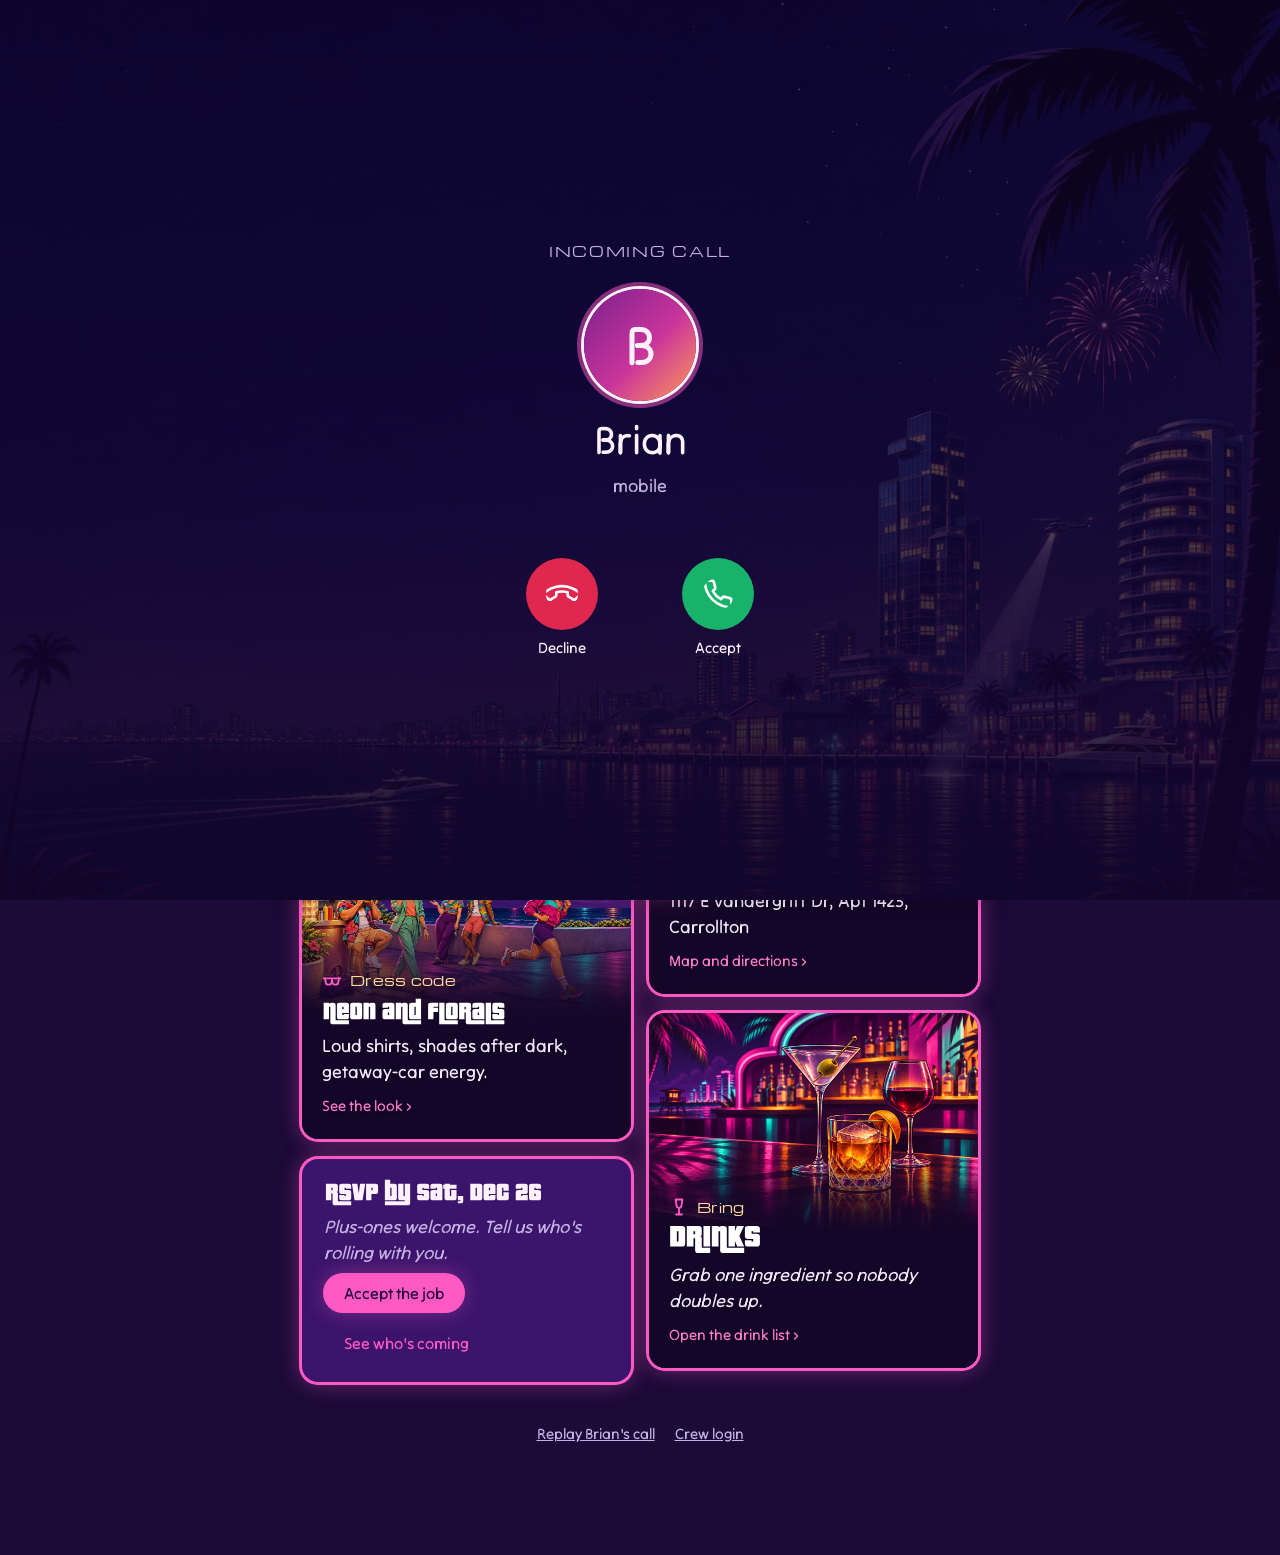
==== commit 0de13883: "Crew meter, snacks, guest list, mission tags." ====
--- a/index.html
+++ b/index.html
@@ -3,8 +3,21 @@
 <head>
 <meta charset="utf-8">
 <meta name="viewport" content="width=device-width, initial-scale=1, viewport-fit=cover">
-<title>Steal 2027: a New Year's Eve job</title>
+<title>Steal 2027: Let's Take 2027 Together!</title>
 <meta name="description" content="New Year's Eve at Sean and Grace's. RSVP, claim a drink from the game, and get directions.">
+<meta property="og:type" content="website">
+<meta property="og:site_name" content="Steal 2027">
+<meta property="og:url" content="https://steal-2027.pages.dev/">
+<meta property="og:title" content="Let's Take 2027 Together!">
+<meta property="og:description" content="One last job before midnight. Dec 31 at Sean and Grace's. RSVP, pick your drinks and get directions.">
+<meta property="og:image" content="https://steal-2027.pages.dev/assets/img/share.jpg?v=3">
+<meta property="og:image:width" content="1200">
+<meta property="og:image:height" content="630">
+<meta property="og:image:alt" content="Steal 2027 in GTA-style lettering over a neon Vice City skyline with fireworks. One last job before midnight, Dec 31, 9 PM.">
+<meta name="twitter:card" content="summary_large_image">
+<meta name="twitter:title" content="Let's Take 2027 Together!">
+<meta name="twitter:description" content="One last job before midnight. Dec 31 at Sean and Grace's.">
+<meta name="twitter:image" content="https://steal-2027.pages.dev/assets/img/share.jpg?v=3">
 <meta name="theme-color" content="#1c0a38">
 <meta name="apple-mobile-web-app-capable" content="yes">
 <meta name="apple-mobile-web-app-status-bar-style" content="black-translucent">
@@ -14,7 +27,7 @@
 <link rel="apple-touch-icon" href="assets/icons/apple-touch-icon.png">
 <link rel="preconnect" href="https://fonts.googleapis.com">
 <link rel="stylesheet" href="https://fonts.googleapis.com/css2?family=Michroma&family=Tilt+Neon&family=Yellowtail&display=swap">
-<link rel="stylesheet" href="styles.css?v=20261125e">
+<link rel="stylesheet" href="styles.css?v=20261126f">
 </head>
 <body>
 <div class="call" id="call" hidden aria-live="polite">
@@ -37,7 +50,7 @@
 <div class="app">
 <header class="page topbar-wrap">
   <div class="topbar">
-    <span class="mission-tag" id="mission-tag" role="img" aria-label="New mission"><img class="art-night when-main" src="assets/img/missions/new-mission-night.png" alt=""><img class="art-day when-main" src="assets/img/missions/new-mission-day.png" alt=""><img class="art-night when-side" src="assets/img/missions/side-mission-night.png" alt=""><img class="art-day when-side" src="assets/img/missions/side-mission-day.png" alt=""></span>
+    <span class="mission-tag" id="mission-tag" role="img" aria-label="New mission"><img class="art-night mt-main" src="assets/img/missions/new-mission-night.png" alt=""><img class="art-day mt-main" src="assets/img/missions/new-mission-day.png" alt=""><img class="art-night mt-side" src="assets/img/missions/side-mission-night.png" alt=""><img class="art-day mt-side" src="assets/img/missions/side-mission-day.png" alt=""><img class="art-night mt-suit" src="assets/img/missions/suit-up-night.png" alt=""><img class="art-day mt-suit" src="assets/img/missions/suit-up-day.png" alt=""><img class="art-night mt-rv" src="assets/img/missions/rendezvous-night.png" alt=""><img class="art-day mt-rv" src="assets/img/missions/rendezvous-day.png" alt=""></span>
     <button class="theme-btn" id="theme-toggle" type="button" aria-label="Switch to day"><img class="theme-icon theme-sun" src="assets/img/theme-sun.png" alt="" width="52" height="52"><img class="theme-icon theme-moon" src="assets/img/theme-moon.png" alt="" width="52" height="52" onerror="this.closest('button').classList.add('no-moon')"><span class="theme-fallback" aria-hidden="true">Night</span></button>
   </div>
 </header>
@@ -105,14 +118,14 @@
       <div class="look-body art-body">
         <div class="card-head"><svg viewBox="0 0 24 24" aria-hidden="true"><path d="M8 3h8l-1 7a3 3 0 0 1-6 0z"></path><path d="M12 13v7"></path><path d="M8.5 21h7"></path></svg><span class="label">Bring</span></div>
         <h2><span class="pd" role="img" aria-label="Drinks" style="width: 92px; height: 29px; -webkit-mask-image: url('assets/headers/25-drinks.svg'); mask-image: url('assets/headers/25-drinks.svg')"></span></h2>
-        <p class="muted" style="margin: 0">Grab one ingredient so nobody doubles up.</p>
+        <p class="muted instruct" style="margin: 0">Grab one ingredient so nobody doubles up.</p>
         <span class="go">Open the drink list</span>
       </div>
     </a>
     <section class="card rsvp-card" aria-labelledby="rsvp-h">
       <h2 id="rsvp-h"><span class="pd" role="img" aria-label="RSVP by Sat, Dec 26" style="width: 219px; height: 27px; -webkit-mask-image: url('assets/headers/06-rsvp-by-sat-dec-26.svg'); mask-image: url('assets/headers/06-rsvp-by-sat-dec-26.svg')"></span></h2>
-      <p class="muted" style="margin: 0" id="rsvp-card-text">Plus-ones welcome. Tell us who's rolling with you.</p>
-      <div class="row"><button class="btn btn-primary" type="button" data-open-rsvp>Accept the job</button></div>
+      <p class="muted instruct" style="margin: 0" id="rsvp-card-text">Plus-ones welcome. Tell us who's rolling with you.</p>
+      <div class="row"><button class="btn btn-primary" type="button" data-open-rsvp>Accept the job</button><button class="btn btn-quiet" type="button" data-open-guests>See who's coming</button></div>
     </section>
   </div>
 
@@ -214,26 +227,34 @@
 
   <section class="card crew-card" aria-labelledby="crew-h">
     <div class="crew-head">
-      <h2 id="crew-h" class="label" style="margin: 0">The crew</h2>
+      <h2 id="crew-h" style="margin: 0; line-height: 0"><span class="pd" role="img" aria-label="The crew" style="width: 160px; height: 40px; -webkit-mask-image: url('assets/headers/28-the-crew.svg'); mask-image: url('assets/headers/28-the-crew.svg')"></span></h2>
       <button class="btn mylist-btn" type="button" id="mylist-open" aria-haspopup="dialog" hidden><svg width="18" height="18" viewBox="0 0 24 24" aria-hidden="true"><path d="M9 6h11M9 12h11M9 18h11"></path><path d="M4 6l1 1 2-2M4 12l1 1 2-2M4 18l1 1 2-2"></path></svg>My list <span class="mylist-count" id="mylist-count">0</span></button>
     </div>
-    <p class="heading" id="crew-line" style="margin: 0">Nobody's claimed anything yet</p>
-    <ul class="crew-people" id="crew-names" aria-label="Who is bringing what"></ul>
-    <div class="ready-bar" id="ready-bar" role="img" aria-label="0 of 8 drinks ready to pour"><div class="ready-fill" id="ready-fill"></div><div class="ready-knob" id="ready-knob"></div></div>
-    <p class="small muted" id="ready-text" style="margin: 0">0 of 8 drinks ready to pour</p>
+    <div class="heist-meter">
+      <div class="heist-score">
+        <span class="heist-num"><span id="ready-num">0</span><span class="heist-of">/<span id="ready-total">8</span></span></span>
+        <span class="heist-label">drinks ready to pour</span>
+      </div>
+      <ol class="heist-slots" id="ready-slots" aria-label="0 of 8 drinks ready to pour"></ol>
+      <button type="button" class="heist-next" id="ready-next" hidden></button>
+    </div>
+    <div class="crew-roll">
+      <p class="crew-count" id="crew-line">Nobody's on the crew yet</p>
+      <ul class="crew-people" id="crew-names" aria-label="Who is bringing what"></ul>
+    </div>
   </section>
 
   <section class="jobs" aria-labelledby="jobs-h">
     <div class="jobs-head">
       <h2 id="jobs-h" class="label" style="margin: 0">Tonight's jobs</h2>
-      <p class="small muted" style="margin: 0">Tap everything you'll bring, then hit Bring these at the bottom. Already claimed? You can still bring some too. We've got the ice.</p>
+      <p class="small muted instruct" style="margin: 0">Tap everything you'll bring, then hit Bring these at the bottom. Already claimed? You can still bring some too. We've got the ice.</p>
     </div>
     <div class="jobs-list grid2" id="jobs"></div>
   </section>
 
+  <div class="bring-grid grid2">
   <section class="also" aria-labelledby="also-h">
-    <h2 id="also-h" class="label" style="margin: 0">Also on the list</h2>
-    <div class="grid2 also-grid">
+    <h2 id="also-h" class="label" style="margin: 0">Beer run</h2>
     <article class="card also-card" aria-labelledby="beer-h">
       <h3 id="beer-h" class="sr-only">Beer</h3>
       <button type="button" class="big-btn beer-art" id="beer-open" aria-label="Bring beer">
@@ -241,7 +262,7 @@
         <span class="beer-over">
           <span class="big-btn-text">
             <span class="pd" aria-hidden="true" style="width: 123px; height: 41px; -webkit-mask-image: url('assets/headers/08-beer.svg'); mask-image: url('assets/headers/08-beer.svg')"></span>
-            <span class="small">Tap to add your name.</span>
+            <span class="small instruct">Tap to add your name.</span>
           </span>
           <span class="big-btn-plus" aria-hidden="true"><svg width="18" height="18" viewBox="0 0 24 24"><path d="M12 5v14M5 12h14"></path></svg></span>
         </span>
@@ -251,26 +272,40 @@
         <ul class="roster-list" id="beer-list"></ul>
       </div>
     </article>
-
+  </section>
+
+  <section class="also snacks" aria-labelledby="snacks-h">
+    <h2 id="snacks-h" class="label" style="margin: 0">Snack run</h2>
     <article class="card also-card" aria-labelledby="wi-h">
-      <button type="button" class="big-btn beer-art" id="wi-open" aria-haspopup="dialog" aria-labelledby="wi-h">
+      <h3 id="wi-h" class="sr-only">Snacks</h3>
+      <button type="button" class="big-btn beer-art" id="wi-open" aria-haspopup="dialog" aria-label="Bring a snack">
         <img class="beer-photo art-day" src="assets/img/drinks/something-else-day.jpg" alt="" loading="lazy" decoding="async">
         <img class="beer-photo art-night" src="assets/img/drinks/something-else-night.jpg" alt="" loading="lazy" decoding="async">
         <span class="beer-over">
           <span class="big-btn-text">
-            <span class="drink-name also-title" id="wi-h">Something else?</span>
-            <span class="small">Snacks, wine, dessert. Add it so nobody doubles up.</span>
+            <span class="pd" aria-hidden="true" style="width: 195px; height: 41px; -webkit-mask-image: url('assets/headers/26-snacks.svg'); mask-image: url('assets/headers/26-snacks.svg')"></span>
+            <span class="small">Food, dessert, wine, anything.</span>
           </span>
           <span class="big-btn-plus" aria-hidden="true"><svg width="18" height="18" viewBox="0 0 24 24"><path d="M12 5v14M5 12h14"></path></svg></span>
         </span>
       </button>
+      <div class="snack-picks-wrap">
+        <ul class="supply-chips snack-picks" aria-label="Quick picks">
+          <li><button type="button" class="chip chip-add snack-pick" data-item="Chips and dip"><svg class="chip-plus" width="12" height="12" viewBox="0 0 24 24" aria-hidden="true"><path d="M12 5v14M5 12h14"></path></svg>Chips and dip</button></li>
+          <li><button type="button" class="chip chip-add snack-pick" data-item="Dessert"><svg class="chip-plus" width="12" height="12" viewBox="0 0 24 24" aria-hidden="true"><path d="M12 5v14M5 12h14"></path></svg>Dessert</button></li>
+          <li><button type="button" class="chip chip-add snack-pick" data-item="Veggie tray"><svg class="chip-plus" width="12" height="12" viewBox="0 0 24 24" aria-hidden="true"><path d="M12 5v14M5 12h14"></path></svg>Veggie tray</button></li>
+          <li><button type="button" class="chip chip-add snack-pick" data-item="Cookies"><svg class="chip-plus" width="12" height="12" viewBox="0 0 24 24" aria-hidden="true"><path d="M12 5v14M5 12h14"></path></svg>Cookies</button></li>
+          <li><button type="button" class="chip chip-add snack-pick" data-item="Pizza rolls"><svg class="chip-plus" width="12" height="12" viewBox="0 0 24 24" aria-hidden="true"><path d="M12 5v14M5 12h14"></path></svg>Pizza rolls</button></li>
+          <li><button type="button" class="chip chip-add snack-pick" data-item="Fruit"><svg class="chip-plus" width="12" height="12" viewBox="0 0 24 24" aria-hidden="true"><path d="M12 5v14M5 12h14"></path></svg>Fruit</button></li>
+        </ul>
+      </div>
       <div class="roster">
-        <p class="roster-count" id="wi-count">Nothing extra yet.</p>
+        <p class="roster-count" id="wi-count">No snacks yet. Be the hero.</p>
         <ul class="roster-list" id="writein-list"></ul>
       </div>
     </article>
-    </div>
-  </section>
+  </section>
+  </div>
 
   <div id="mission-slot"></div>
 </section>
@@ -338,7 +373,7 @@
 </div>
 <nav class="tabbar" aria-label="Sections">
   <a href="#home" data-tab="home"><svg viewBox="0 0 24 24" aria-hidden="true"><path d="M3 11l9-7 9 7"></path><path d="M5 10v10h14V10"></path></svg><span>Home</span></a>
-  <a href="#dress-code" data-tab="dress-code"><svg viewBox="0 0 24 24" aria-hidden="true"><path d="M2 10h20"></path><path d="M3.5 10l1 5a3 3 0 0 0 3 2.5h1a3 3 0 0 0 3-2.6l.5-3"></path><path d="M20.5 10l-1 5a3 3 0 0 1-3 2.5h-1a3 3 0 0 1-3-2.6l-.5-3"></path></svg><span>Dress code</span></a>
+  <a href="#dress-code" data-tab="dress-code"><svg viewBox="0 0 24 24" aria-hidden="true"><path d="M2 10h20"></path><path d="M3.5 10l1 5a3 3 0 0 0 3 2.5h1a3 3 0 0 0 3-2.6l.5-3"></path><path d="M20.5 10l-1 5a3 3 0 0 1-3 2.5h-1a3 3 0 0 1-3-2.6l-.5-3"></path></svg><span>Dress</span></a>
   <button type="button" class="tab-rsvp" data-open-rsvp><svg viewBox="0 0 24 24" aria-hidden="true"><path d="M4 7l8 5 8-5"></path><rect x="3" y="5" width="18" height="14" rx="2"></rect></svg><span id="tab-rsvp-label">RSVP</span></button>
   <a href="#drinks" data-tab="drinks"><svg viewBox="0 0 24 24" aria-hidden="true"><path d="M8 3h8l-1 7a3 3 0 0 1-6 0z"></path><path d="M12 13v7"></path><path d="M8.5 21h7"></path></svg><span>Drinks</span></a>
   <a href="#location" data-tab="location"><svg viewBox="0 0 24 24" aria-hidden="true"><path d="M12 21s-7-6.2-7-11.5A7 7 0 0 1 19 9.5C19 14.8 12 21 12 21z"></path><circle cx="12" cy="9.5" r="2.5"></circle></svg><span>Location</span></a>
@@ -350,7 +385,7 @@
     <p class="drink-name" id="mylist-title" style="font-size: 32px; line-height: 38px">My list</p>
     <p class="muted" id="mylist-who" style="margin: 0"></p>
     <ul class="run-list" id="mylist-items"></ul>
-    <p class="small muted" id="mylist-swap" style="margin: 0">Need to swap something? Text Sean at (214) 585-3256.</p>
+    <p class="small muted instruct" id="mylist-swap" style="margin: 0">Need to swap something? Text Sean at (214) 585-3256.</p>
     <div class="dialog-actions"><button class="btn btn-primary" type="button" data-close>Got it</button></div>
   </div>
 </dialog>
@@ -387,17 +422,32 @@
 
 <dialog id="wi-dialog" class="bring-dialog" aria-labelledby="wi-title">
   <form id="writein-form" class="dialog-body" novalidate>
-    <p class="drink-name" id="wi-title" style="font-size: 32px; line-height: 38px">Bringing something else?</p>
-    <p class="muted" style="margin: 0">Add it so nobody doubles up.</p>
-    <div class="field"><label class="label" for="wi-item">What you're bringing</label><input id="wi-item" maxlength="60" placeholder="Snacks, wine, dessert, anything"></div>
+    <h2 id="wi-title" style="margin: 0; line-height: 0"><span class="pd" role="img" aria-label="Snacks" style="width: 138px; height: 29px; -webkit-mask-image: url('assets/headers/26-snacks.svg'); mask-image: url('assets/headers/26-snacks.svg')"></span></h2>
+    <p class="muted instruct" style="margin: 0">Food, dessert, wine, anything. Add it so nobody doubles up.</p>
+    <div class="field"><label class="label" for="wi-item">What you're bringing</label><input id="wi-item" maxlength="60" placeholder="Buffalo dip, cookies, a bottle of wine"></div>
     <div class="field"><label class="label" for="wi-name">Your name</label><input id="wi-name" maxlength="40" autocomplete="given-name"></div>
     <p class="status" id="writein-status" role="status"></p>
-    <div class="dialog-actions"><button class="btn btn-quiet" type="button" data-close>Cancel</button><button class="btn btn-primary" type="submit" id="wi-submit">Add it</button></div>
+    <div class="dialog-actions"><button class="btn btn-quiet" type="button" data-close>Cancel</button><button class="btn btn-primary" type="submit" id="wi-submit">I'll bring it</button></div>
   </form>
   <div id="wi-done" class="dialog-body done" hidden>
     <p class="drink-name" style="font-size: 32px; line-height: 38px">Added</p>
     <p id="wi-done-text" style="margin: 0"></p>
     <div class="dialog-actions"><button class="btn btn-primary" type="button" data-close>Done</button></div>
+  </div>
+</dialog>
+
+<dialog id="guests-dialog" class="bring-dialog" aria-labelledby="guests-title">
+  <div class="dialog-body">
+    <p class="drink-name" id="guests-title" style="font-size: 32px; line-height: 38px">Who's coming</p>
+    <p class="muted" id="guests-count" style="margin: 0"></p>
+    <ul class="roster-list guest-list" id="guest-list"></ul>
+    <div class="guest-pager" id="guest-pager" hidden>
+      <button type="button" class="pager-btn" id="guest-prev" aria-label="Previous page"><svg width="18" height="18" viewBox="0 0 24 24" aria-hidden="true"><path d="M15 5l-7 7 7 7"></path></svg></button>
+      <span class="pager-text" id="guest-page" aria-live="polite"></span>
+      <button type="button" class="pager-btn" id="guest-next" aria-label="Next page"><svg width="18" height="18" viewBox="0 0 24 24" aria-hidden="true"><path d="M9 5l7 7-7 7"></path></svg></button>
+    </div>
+    <p class="small muted instruct" style="margin: 0">First names and last initials only. Bringing something? Claim it on the Drinks tab.</p>
+    <div class="dialog-actions"><button class="btn btn-primary" type="button" data-close>Close</button></div>
   </div>
 </dialog>
 
@@ -415,6 +465,7 @@
       <div class="dialog-actions" style="flex: 1 1 100%"><button class="btn btn-quiet" type="button" id="rsvp-cancel" hidden>Can't make it</button><button class="btn btn-quiet" type="button" data-close-rsvp>Close</button><button class="btn btn-primary" type="submit" id="rsvp-submit">Send my RSVP</button></div>
     </form>
     <p class="status" id="rsvp-status" role="status"></p>
+    <button type="button" class="link-btn guests-link" data-open-guests>See who's coming</button>
   </div>
   <div id="rsvp-step-confirm" class="dialog-body done" hidden>
     <p class="script" style="font-size: 34px; line-height: 40px">Bail on the job?</p>
@@ -443,8 +494,8 @@
 </dialog>
 
 
-<script src="config.js?v=20261125e"></script>
-<script src="shared.js?v=20261125e"></script>
-<script src="app.js?v=20261125e"></script>
+<script src="config.js?v=20261126f"></script>
+<script src="shared.js?v=20261126f"></script>
+<script src="app.js?v=20261126f"></script>
 </body>
 </html>
--- a/styles.css
+++ b/styles.css
@@ -402,9 +402,27 @@
   align-self: flex-start; max-width: 86%; padding: 10px 14px; border-radius: 18px 18px 18px 6px;
   background: rgba(59, 20, 107, 0.92); border: 1.5px solid #ff59c4; font-size: 17px; line-height: 24px;
 }
-.bubbles li.typing { color: #c4b2e2; letter-spacing: 0.2em; }
+/* iMessage-style typing bubble: three dots hop one after another */
+.bubbles li.typing { display: inline-flex; align-items: center; gap: 5px; padding: 12px 14px; min-height: 0; }
+.bubbles li.typing .dot { width: 8px; height: 8px; border-radius: 50%; background: #c4b2e2; opacity: 0.55; }
+@media (prefers-reduced-motion: no-preference) {
+  .bubbles li.typing .dot { animation: dot-hop 1.1s ease-in-out infinite; }
+  .bubbles li.typing .dot:nth-child(2) { animation-delay: 0.15s; }
+  .bubbles li.typing .dot:nth-child(3) { animation-delay: 0.3s; }
+  @keyframes dot-hop { 0%, 60%, 100% { transform: translateY(0); opacity: 0.55; } 30% { transform: translateY(-5px); opacity: 1; } }
+}
 @media (prefers-reduced-motion: no-preference) { .bubbles li { animation: bubble-in 220ms ease-out both; } @keyframes bubble-in { from { opacity: 0; transform: translateY(8px); } } }
 .call-go { margin-top: 14px; }
+.type-caret { display: inline-block; width: 2px; height: 1.1em; margin-left: 2px; vertical-align: -0.15em; background: currentColor; animation: caret-blink 0.8s steps(1) infinite; }
+@keyframes caret-blink { 50% { opacity: 0; } }
+/* "I'm in" pulses a neon glow so it reads as the thing to tap */
+@media (prefers-reduced-motion: no-preference) {
+  .call-go.typed { animation: go-pulse 1.8s ease-in-out infinite; }
+  @keyframes go-pulse {
+    0%, 100% { box-shadow: 0 0 0 0 rgba(255, 89, 196, 0.55), 0 0 12px rgba(255, 89, 196, 0.35); }
+    50% { box-shadow: 0 0 0 8px rgba(255, 89, 196, 0), 0 0 28px rgba(255, 89, 196, 0.85); }
+  }
+}
 
 /* Crew counter, footer links */
 .link-btn { border: 0; background: none; padding: 0; font: 600 15px/20px "Tilt Neon", system-ui, sans-serif; color: var(--ink-muted); text-decoration: underline; cursor: pointer; }
@@ -549,13 +567,20 @@
 [data-theme="night"] .art-day, [data-theme="golden"] .art-night { display: none; }
 .mission-tag { display: inline-flex; align-items: center; min-width: 0; }
 /* "Side mission" replaces "New mission" on the Drinks tab */
-.mission-tag .when-side, html.on-side-mission .mission-tag .when-main { display: none; }
-html.on-side-mission[data-theme="night"] .mission-tag .when-side.art-night, html.on-side-mission[data-theme="golden"] .mission-tag .when-side.art-day { display: block; }
+/* Only the lettering for the current tab shows (html[data-mission] is set by app.js) */
+.mission-tag img { display: none !important; }
+html[data-mission="main"][data-theme="night"] .mission-tag .mt-main.art-night, html[data-mission="main"][data-theme="golden"] .mission-tag .mt-main.art-day,
+html[data-mission="side"][data-theme="night"] .mission-tag .mt-side.art-night, html[data-mission="side"][data-theme="golden"] .mission-tag .mt-side.art-day,
+html[data-mission="suit"][data-theme="night"] .mission-tag .mt-suit.art-night, html[data-mission="suit"][data-theme="golden"] .mission-tag .mt-suit.art-day,
+html[data-mission="rv"][data-theme="night"] .mission-tag .mt-rv.art-night, html[data-mission="rv"][data-theme="golden"] .mission-tag .mt-rv.art-day,
+html:not([data-mission])[data-theme="night"] .mission-tag .mt-main.art-night, html:not([data-mission])[data-theme="golden"] .mission-tag .mt-main.art-day { display: block !important; }
 /* Fills the topbar up to the sun/moon. Its height matches the 52px badge wherever the screen is wide enough;
    on phones the full width only allows about 28px of height. */
 .topbar:has(.mission-tag) { flex-wrap: nowrap; }
 .topbar .mission-tag { flex: 1 1 auto; min-width: 0; margin-right: 14px; }
-.mission-tag img { display: block; width: 100%; max-width: 532px; height: auto; }
+/* Every tag is set to the same letter height (what "New mission" gets when it fills the bar), so short words like
+   "Suit up" don't blow up bigger; they just take less width. */
+.mission-tag img { width: auto; max-width: 100%; height: min(52px, calc((100vw - 110px) / 9.8)); }
 .mission-title { margin: 6px auto 4px; display: flex; justify-content: center; }
 .mission-title img { display: block; width: min(100%, 320px); height: auto; }
 .mission-title .when-failed, #rsvp-step-done.is-failed .mission-title .when-passed { display: none; }
@@ -824,3 +849,112 @@
 .is-open .recipe-src { color: var(--owe); }
 .recipe-steps { margin: 4px 0 0; padding-left: 22px; display: flex; flex-direction: column; gap: 6px; font-size: 15px; line-height: 21px; }
 .recipe-steps li::marker { color: var(--act); font-weight: 700; }
+/* Crew-only edit dialog */
+.edit-fields { display: flex; flex-direction: column; gap: 12px; }
+.edit-fields .field { display: flex; flex-direction: column; gap: 4px; }
+.edit-actions .edit-remove { margin-right: auto; color: var(--owe); }
+.who-pill { padding: 2px 10px; }
+/* No focus box or tap flash for touch and mouse. The ring only comes back after someone presses Tab,
+   so keyboard users can still see where they are. html.kb is set by shared.js. */
+html { -webkit-tap-highlight-color: transparent; }
+html:not(.kb) :focus, html:not(.kb) :focus-visible { outline: none !important; }
+html:not(.kb) .check-input:focus-visible + .check-box { outline: none; }
+html:not(.kb) .crew-name:focus-visible:not(:hover) { border-color: inherit; background: inherit; }
+/* Beer run and Snack run: side by side on wide screens, stacked on phones */
+.bring-grid { align-items: start; }
+.snack-picks-wrap { padding: 14px 16px 0; display: flex; flex-direction: column; gap: 8px; }
+.snack-picks .chip-add { min-height: 38px; }
+.snack-picks .chip-add:active { transform: scale(0.96); }
+/* Crew card as a heist meter: the score, one slot per drink, a nudge toward the closest drink, then the crew */
+.heist-meter { display: flex; flex-direction: column; gap: 10px; }
+.heist-score { display: flex; align-items: baseline; gap: 10px; }
+.heist-num { font: 400 40px/1 Michroma, sans-serif; color: var(--ink); letter-spacing: -0.02em; }
+.heist-of { font-size: 0.5em; color: var(--ink-muted); margin-left: 2px; }
+.heist-label { font-size: 15px; line-height: 20px; color: var(--ink-muted); }
+.heist-slots { list-style: none; margin: 0; padding: 0; display: grid; grid-template-columns: repeat(8, 1fr); gap: 6px; }
+.heist-cell { display: block; }
+.heist-slot { position: relative; display: block; width: 100%; height: 30px; padding: 0; border-radius: 8px; border: 2px solid var(--art-6); background: var(--sunk); overflow: hidden; cursor: pointer; -webkit-tap-highlight-color: transparent; }
+.heist-slot:hover, .heist-cell.is-open .heist-slot { border-color: var(--goal); }
+.heist-fill { position: absolute; left: 0; right: 0; bottom: 0; background: linear-gradient(0deg, var(--art-3), var(--art-4)); opacity: 0.75; transition: height 500ms ease; }
+.heist-slot.is-ready { border-color: var(--grow); }
+.heist-slot.is-ready .heist-fill { background: var(--grow); opacity: 1; }
+[data-theme="night"] .heist-slot.is-ready { box-shadow: 0 0 10px var(--grow); }
+.heist-next { display: flex; flex-direction: column; align-items: flex-start; gap: 2px; width: 100%; text-align: left; padding: 10px 14px; border-radius: 12px;
+  border: 1.5px dashed var(--art-6); background: var(--act-soft); color: var(--ink); font: 500 15px/20px "Tilt Neon", system-ui, sans-serif; cursor: pointer; }
+.heist-next:hover { border-style: solid; }
+.heist-next:disabled { cursor: default; border-style: solid; border-color: var(--grow); background: var(--grow-soft); }
+.heist-next-k { font: 400 11px/16px Michroma, sans-serif; letter-spacing: 0.04em; text-transform: uppercase; color: var(--goal); }
+.heist-next { display: grid; grid-template-columns: 1fr auto; column-gap: 12px; align-items: center; }
+.heist-next-k { grid-column: 1; }
+.heist-next-t { grid-column: 1; }
+.heist-next::after { content: "\2192"; grid-column: 2; grid-row: 1 / span 2; font-size: 20px; color: var(--art-6); }
+.heist-next:disabled::after { content: none; }
+.crew-roll { display: flex; flex-direction: column; gap: 8px; padding-top: 12px; border-top: 1px solid var(--line); }
+.crew-count { margin: 0; font: 400 12px/18px Michroma, sans-serif; letter-spacing: 0.03em; color: var(--ink-muted); }
+.crew-name { display: inline-flex; align-items: center; gap: 8px; padding: 0 12px 0 3px; min-height: 34px; }
+.crew-badge { width: 26px; height: 26px; font-size: 12px; }
+.crew-name.is-me .crew-badge { box-shadow: 0 0 0 2px var(--sunk), 0 0 0 3.5px var(--grow); }
+@media (prefers-reduced-motion: no-preference) {
+  /* Blooms out from the card's normal look, then eases back to it (no from/to keyframes, so it starts and ends on the card's own shadow) */
+  .drink-card.flash { animation: card-bloom 1.8s ease-in-out; }
+  @keyframes card-bloom { 35% { box-shadow: 0 0 0 3px #ff59c4, 0 0 32px 10px rgba(255, 89, 196, 0.85), 0 0 80px 24px rgba(255, 89, 196, 0.45); } }
+}
+/* Bigger crew title, tighter space around it */
+.crew-card { padding-top: 14px; }
+.crew-card .crew-head { margin-bottom: -4px; }
+.pop-status { margin: 0 0 6px; font: 500 13px/18px "Tilt Neon", system-ui, sans-serif; color: var(--ink-muted); }
+.pop-status.is-ready { margin: 0; color: var(--grow); font-weight: 600; }
+/* Drink slot pop-up: still needed vs covered */
+.pop-group { margin: 8px 0 4px; font: 400 10px/14px Michroma, sans-serif; letter-spacing: 0.05em; text-transform: uppercase; }
+.pop-group.is-need { color: var(--owe); }
+.pop-group.is-got { color: var(--grow); }
+.person-pop .pop-list li { display: flex; align-items: baseline; gap: 8px; padding-left: 0; border-left: 0; }
+.pop-mark { flex-shrink: 0; width: 12px; height: 12px; border-radius: 50%; align-self: center; }
+.pop-need .pop-mark { border: 2px dashed var(--owe); }
+.pop-need.is-liquor .pop-mark { border-color: var(--goal); }
+.pop-got .pop-mark { background: var(--grow); }
+.pop-got { color: var(--ink-muted) !important; }
+.pop-who { margin-left: auto; padding-left: 8px; font-size: 12px; color: var(--ink-muted); white-space: nowrap; }
+.heist-cell .person-pop { min-width: 220px; max-width: min(280px, calc(100vw - 32px)); }
+/* Lines that tell guests what to do read as instructions */
+.instruct { font-style: italic; }
+/* Public guest list pop-up */
+.guest-list { min-height: calc(5 * 44px + 4 * 8px); }
+.guest-brings { color: var(--ink); opacity: 0.85; }
+.guests-link { align-self: flex-start; }
+/* Slot cards: the drink name at the top is a button that jumps to that drink */
+.heist-cell .person-pop { pointer-events: auto; }
+.heist-cell .person-pop::before { content: ""; position: absolute; left: 0; right: 0; top: -10px; height: 10px; } /* keeps hover alive across the gap */
+.pop-name { display: flex; align-items: center; justify-content: space-between; gap: 10px; width: 100%; margin: 0 0 6px; padding: 8px 10px; border-radius: 10px;
+  border: 1.5px solid var(--art-6); background: var(--act-soft); color: var(--ink); cursor: pointer; text-align: left;
+  font: 400 12px/16px Michroma, sans-serif; letter-spacing: 0.04em; text-transform: uppercase; }
+.pop-name-t { text-decoration: underline; text-decoration-color: var(--art-6); text-underline-offset: 3px; text-decoration-thickness: 2px; }
+.pop-name-arrow { font: 600 18px/1 "Tilt Neon", system-ui, sans-serif; color: var(--art-6); transition: transform 150ms ease; }
+.pop-name:hover { background: var(--art-6); color: #1c0a38; }
+.pop-name:hover .pop-name-t { text-decoration-color: currentColor; }
+.pop-name:hover .pop-name-arrow { color: #1c0a38; transform: translateX(3px); }
+#scroll-room { margin-top: -14px; }
+/* Shorter buttons everywhere: chips match the selected-liquor chips (36px), main buttons sit just above */
+.btn { min-height: 38px; padding: 0 18px; }
+.chip-add, .snack-picks .chip-add, button.chip-also, .chip-done, .chip-house { min-height: 36px; }
+.mylist-btn { height: 36px; min-height: 36px; }
+.crew-head { min-height: 36px; }
+.guest-pager { display: flex; align-items: center; justify-content: space-between; gap: 12px; }
+.pager-btn { width: 36px; height: 36px; display: grid; place-items: center; border-radius: 50%; border: 2px solid var(--art-6); background: var(--act-soft); color: var(--ink); cursor: pointer; }
+.pager-btn svg { fill: none; stroke: currentColor; stroke-width: 2.5; stroke-linecap: round; stroke-linejoin: round; }
+.pager-btn:hover:not(:disabled) { background: var(--art-6); color: #1c0a38; }
+.pager-btn:disabled { opacity: 0.35; cursor: default; }
+.pager-text { font: 400 11px/16px Michroma, sans-serif; letter-spacing: 0.04em; text-transform: uppercase; color: var(--ink-muted); }
+/* At midnight: label above, bigger Mission Passed lettering on the photo */
+#mission-slot { display: flex; flex-direction: column; gap: 14px; }
+.mission-photo .mission-words > * { max-width: 92%; }
+.mission-photo .mission-art { width: 88%; }
+.mission-art img { max-width: 560px; }
+.mission-photo .mission-art { margin-top: 6px; }
+.ready-above { display: flex; margin-bottom: 2px; }
+/* Mission Passed lettering spans the full width of the card */
+.mission-photo .mission-words { align-self: stretch; width: 100%; }
+.mission-photo .mission-words > .mission-art { max-width: none; width: 100%; }
+.mission-photo .mission-art img { width: 100%; max-width: none; }
+.snack-picks-wrap { padding-bottom: 14px; }
+.snack-picks-wrap { padding-top: 14px; }
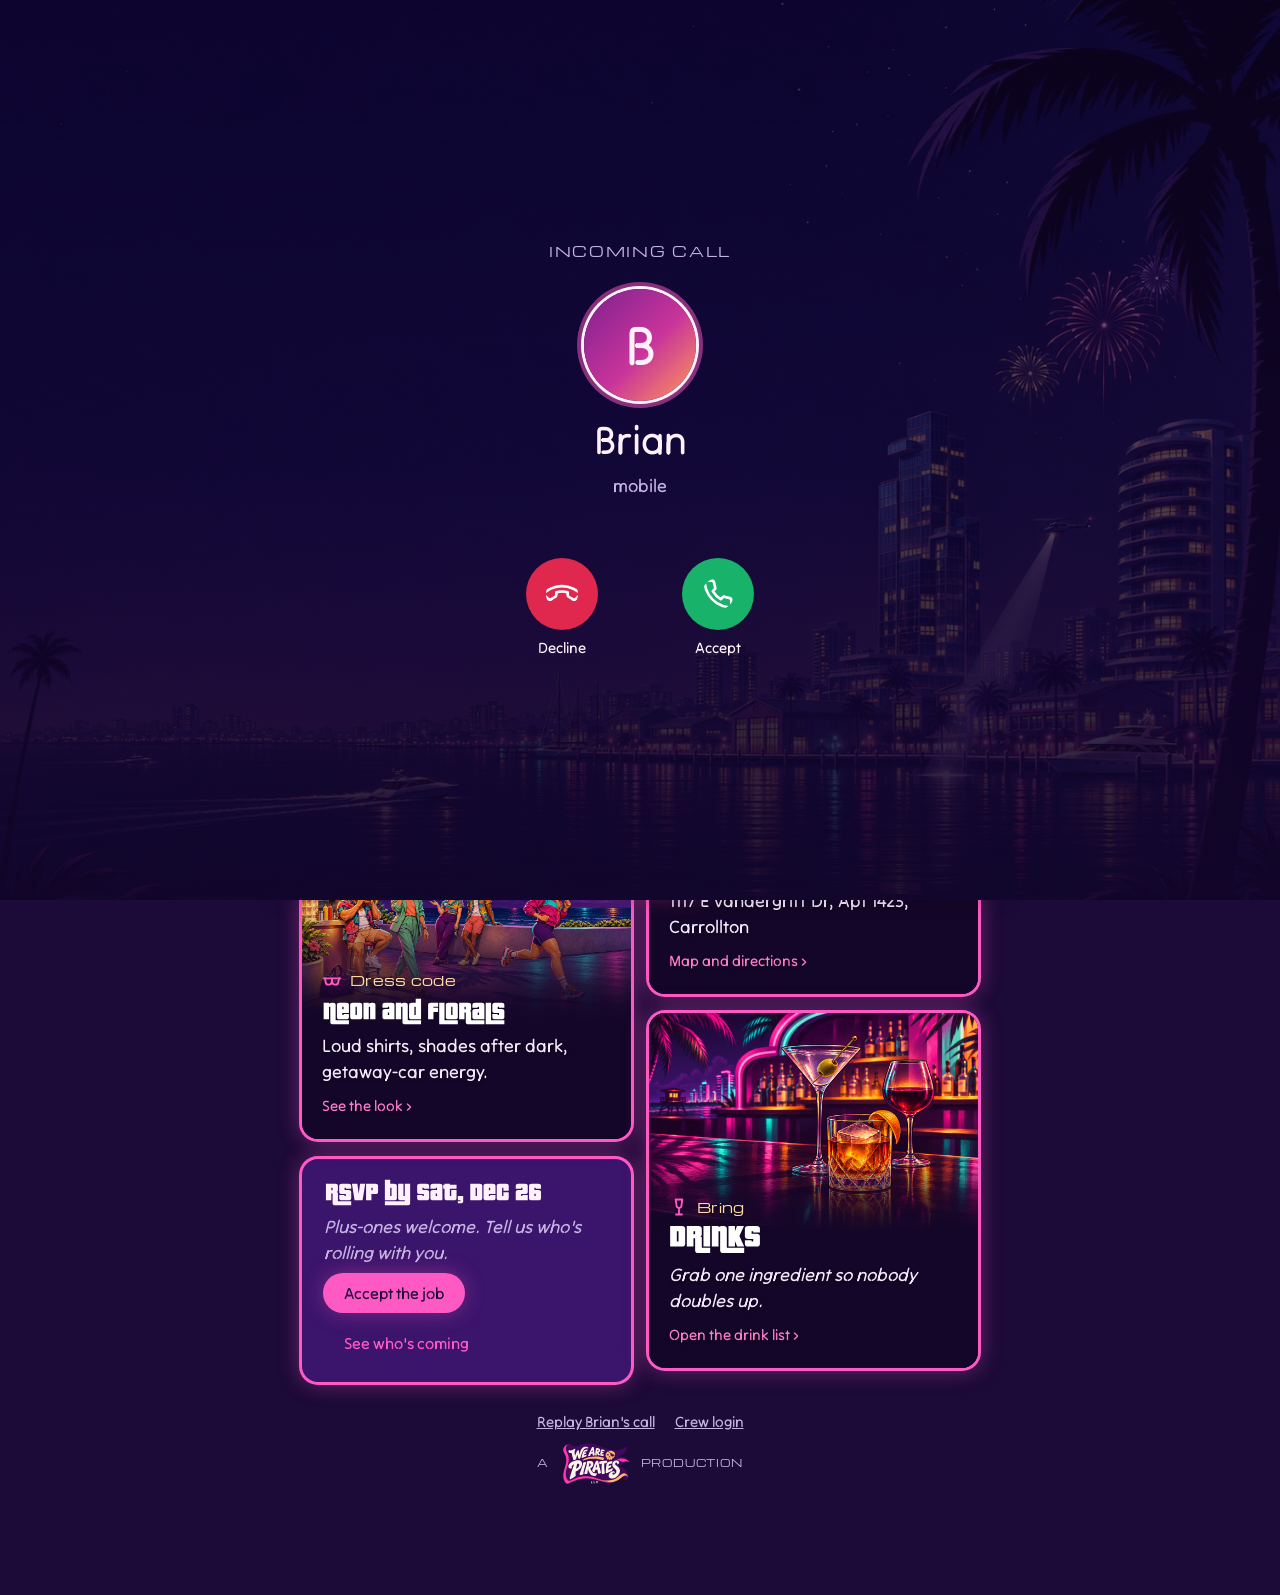
==== commit 794500e7: "Produced by Logo" ====
--- a/index.html
+++ b/index.html
@@ -27,7 +27,7 @@
 <link rel="apple-touch-icon" href="assets/icons/apple-touch-icon.png">
 <link rel="preconnect" href="https://fonts.googleapis.com">
 <link rel="stylesheet" href="https://fonts.googleapis.com/css2?family=Michroma&family=Tilt+Neon&family=Yellowtail&display=swap">
-<link rel="stylesheet" href="styles.css?v=20261126f">
+<link rel="stylesheet" href="styles.css?v=20261126o">
 </head>
 <body>
 <div class="call" id="call" hidden aria-live="polite">
@@ -130,6 +130,7 @@
   </div>
 
   <footer class="site-foot"><button type="button" class="link-btn" id="replay-call">Replay Brian's call</button><a href="admin.html">Crew login</a></footer>
+  <p class="credit" id="credit"><span>A</span><a class="credit-logo" href="https://wearepiratesllc.com" target="_blank" rel="noopener" aria-label="We Are Pirates LLC (opens in a new tab)"><img class="art-night" src="assets/img/we-are-pirates-night.svg" alt=""><img class="art-day" src="assets/img/we-are-pirates-day.svg" alt=""></a><span>production</span></p>
 </section>
 
 <!-- ================= DRESS CODE ================= -->
@@ -223,6 +224,10 @@
 <use href="#t-supply-word" style="fill: #ffffff; stroke: #ffffff; stroke-width: 9; stroke-linejoin: round"></use>
 </svg></h1>
   </section>
+  <div class="dress-intro">
+    <p class="script dress-lead">Stock the getaway bar.</p>
+    <p class="fine-print">To make this job worth it, everyone's gotta pull their weight.</p>
+  </div>
   <p class="status err" id="board-status" role="status"></p>
 
   <section class="card crew-card" aria-labelledby="crew-h">
@@ -247,7 +252,7 @@
   <section class="jobs" aria-labelledby="jobs-h">
     <div class="jobs-head">
       <h2 id="jobs-h" class="label" style="margin: 0">Tonight's jobs</h2>
-      <p class="small muted instruct" style="margin: 0">Tap everything you'll bring, then hit Bring these at the bottom. Already claimed? You can still bring some too. We've got the ice.</p>
+      <p class="small muted instruct" style="margin: 0">Tap everything you'll bring, then hit <span class="neon-word">Bring these</span> at the bottom. Already claimed? You can still bring some too. We've got the ice.</p>
     </div>
     <div class="jobs-list grid2" id="jobs"></div>
   </section>
@@ -330,6 +335,10 @@
 <use href="#t-place-word" style="fill: #ffffff; stroke: #ffffff; stroke-width: 4; stroke-linejoin: round"></use>
 </svg></h1>
   </section>
+  <div class="dress-intro">
+    <p class="script dress-lead">Lay low, find the safehouse.</p>
+    <p class="fine-print">Lost at the gate or can't find the building? Call Sean at <a href="tel:+12145853256">(214) 585-3256</a> and he'll come walk you to the door.</p>
+  </div>
 
   <section class="card art-card place-art place-art-tall">
     <span class="art-bg" role="img" aria-label="A red-brick apartment building at golden hour under a big shade tree, with a black hatchback parked out front and a porch full of flowers."></span>
@@ -452,20 +461,35 @@
 </dialog>
 
 <dialog id="rsvp-dialog" aria-labelledby="rsvp-dialog-title">
-  <div id="rsvp-step-form" class="dialog-body">
-    <p class="label" id="rsvp-dialog-title" style="margin: 0">RSVP</p>
-    <button type="button" class="link-btn" id="rsvp-new" hidden>RSVP for someone else instead</button>
-    <span class="pd" role="img" aria-label="RSVP by Sat, Dec 26" style="width: 219px; height: 27px; -webkit-mask-image: url('assets/headers/06-rsvp-by-sat-dec-26.svg'); mask-image: url('assets/headers/06-rsvp-by-sat-dec-26.svg')"></span>
-    <form id="rsvp-form" class="row" novalidate>
-      <div class="field grow"><label class="label" for="rsvp-name">Your name</label><input id="rsvp-name" maxlength="40" autocomplete="name" required></div>
-      <div class="field" style="width: 110px"><label class="label" for="rsvp-size">Coming</label>
-        <select id="rsvp-size"><option>1</option><option selected>2</option><option>3</option><option>4</option><option>5</option><option>6</option></select></div>
-      <fieldset id="rsvp-guests" class="guests"><legend class="label">Who's with you (optional)</legend><div id="rsvp-guest-fields" class="guest-fields"></div></fieldset>
-      <div class="field" style="flex: 1 1 100%"><label class="label" for="rsvp-note">Note (optional)</label><input id="rsvp-note" maxlength="200"></div>
-      <div class="dialog-actions" style="flex: 1 1 100%"><button class="btn btn-quiet" type="button" id="rsvp-cancel" hidden>Can't make it</button><button class="btn btn-quiet" type="button" data-close-rsvp>Close</button><button class="btn btn-primary" type="submit" id="rsvp-submit">Send my RSVP</button></div>
+  <div id="rsvp-step-form" class="dialog-body rsvp-form-step">
+    <h2 class="rsvp-head" id="rsvp-dialog-title" role="img" aria-label="New mission">
+      <img class="art-night when-new" src="assets/img/missions/new-mission-night.png" alt=""><img class="art-day when-new" src="assets/img/missions/new-mission-day.png" alt="">
+      <img class="art-night when-edit" src="assets/img/missions/mission-accepted-night.png" alt=""><img class="art-day when-edit" src="assets/img/missions/mission-accepted-day.png" alt="">
+    </h2>
+    <p class="rsvp-brief" id="rsvp-brief"><span>Thu, Dec 31</span><span>9 PM</span><span>RSVP by Sat, Dec 26</span></p>
+    <p class="rsvp-you" id="rsvp-you" hidden></p>
+    <form id="rsvp-form" class="rsvp-grid" novalidate>
+      <div class="field rsvp-name-field"><label class="label" for="rsvp-name">Your name</label><input id="rsvp-name" maxlength="40" autocomplete="name" required placeholder="First and last"></div>
+      <div class="field rsvp-size-field"><span class="label" id="rsvp-size-label">Crew size</span>
+        <div class="stepper" role="group" aria-labelledby="rsvp-size-label">
+          <button type="button" class="step-btn" id="rsvp-minus" aria-label="One fewer">&minus;</button>
+          <output class="step-val" id="rsvp-size-out" aria-live="polite">2</output>
+          <button type="button" class="step-btn" id="rsvp-plus" aria-label="One more">+</button>
+        </div>
+        <select id="rsvp-size" hidden tabindex="-1" aria-hidden="true"><option>1</option><option selected>2</option><option>3</option><option>4</option><option>5</option><option>6</option></select></div>
+      <fieldset id="rsvp-guests" class="guests"><legend class="label">Who's rolling with you <span class="muted">(optional)</span></legend><div id="rsvp-guest-fields" class="guest-fields"></div></fieldset>
+      <div class="field rsvp-note-field"><label class="label" for="rsvp-note">Note <span class="muted">(optional)</span></label><input id="rsvp-note" maxlength="200" placeholder="Running late, allergies, anything"></div>
+      <button class="btn btn-primary rsvp-go" type="submit" id="rsvp-submit">Accept the job</button>
     </form>
     <p class="status" id="rsvp-status" role="status"></p>
-    <button type="button" class="link-btn guests-link" data-open-guests>See who's coming</button>
+    <div class="rsvp-foot">
+      <button class="link-btn" type="button" data-close-rsvp>Close</button>
+      <button type="button" class="link-btn guests-link" data-open-guests>See who's coming</button>
+    </div>
+    <div class="rsvp-edit-foot" id="rsvp-edit-foot" hidden>
+      <button class="link-btn rsvp-bail" type="button" id="rsvp-cancel">Can't make it</button>
+      <button type="button" class="link-btn" id="rsvp-new">Add someone else</button>
+    </div>
   </div>
   <div id="rsvp-step-confirm" class="dialog-body done" hidden>
     <p class="script" style="font-size: 34px; line-height: 40px">Bail on the job?</p>
@@ -487,15 +511,15 @@
     <p class="mission-title" id="rsvp-done-title" role="img" aria-label="Mission accepted"><img class="art-night when-passed" src="assets/img/missions/mission-accepted-night.png" alt=""><img class="art-day when-passed" src="assets/img/missions/mission-accepted-day.png" alt=""><img class="art-night when-failed" src="assets/img/missions/mission-failed-night.png" alt=""><img class="art-day when-failed" src="assets/img/missions/mission-failed-day.png" alt=""></p>
     <p style="margin: 0" id="rsvp-done-text"></p>
     <div class="dialog-actions">
-      <a class="btn" href="#drinks" data-close-rsvp id="rsvp-done-drinks" style="display: inline-flex; align-items: center; text-decoration: none">Claim a drink</a>
-      <button class="btn btn-primary" type="button" data-close-rsvp>Done</button>
+      <a class="btn btn-primary" href="#drinks" data-close-rsvp id="rsvp-done-drinks" style="display: inline-flex; align-items: center; text-decoration: none">Claim a drink</a>
+      <button class="btn btn-quiet" type="button" data-close-rsvp>Done</button>
     </div>
   </div>
 </dialog>
 
 
-<script src="config.js?v=20261126f"></script>
-<script src="shared.js?v=20261126f"></script>
-<script src="app.js?v=20261126f"></script>
+<script src="config.js?v=20261126o"></script>
+<script src="shared.js?v=20261126o"></script>
+<script src="app.js?v=20261126o"></script>
 </body>
 </html>
--- a/styles.css
+++ b/styles.css
@@ -958,3 +958,48 @@
 .mission-photo .mission-art img { width: 100%; max-width: none; }
 .snack-picks-wrap { padding-bottom: 14px; }
 .snack-picks-wrap { padding-top: 14px; }
+/* RSVP pop-up: mission lettering up top, a one-line briefing, a crew-size stepper, one big action */
+.rsvp-form-step { gap: 14px; }
+.rsvp-head { margin: 0; line-height: 0; }
+.rsvp-head img { display: none; width: min(100%, 300px); height: auto; }
+[data-theme="night"] .rsvp-form-step:not(.is-edit) .rsvp-head .when-new.art-night, [data-theme="golden"] .rsvp-form-step:not(.is-edit) .rsvp-head .when-new.art-day,
+[data-theme="night"] .rsvp-form-step.is-edit .rsvp-head .when-edit.art-night, [data-theme="golden"] .rsvp-form-step.is-edit .rsvp-head .when-edit.art-day { display: block; }
+.rsvp-brief { margin: -4px 0 0; display: flex; flex-wrap: wrap; gap: 6px; }
+.rsvp-brief span { font: 400 10px/16px Michroma, sans-serif; letter-spacing: 0.05em; text-transform: uppercase; color: var(--goal);
+  padding: 3px 9px; border-radius: 999px; border: 1px solid var(--goal); background: var(--goal-soft); }
+.rsvp-you { margin: -4px 0 0; font-size: 16px; line-height: 22px; color: var(--ink); }
+.rsvp-grid { display: grid; grid-template-columns: 1fr auto; gap: 12px 12px; align-items: end; }
+.rsvp-grid .guests, .rsvp-note-field, .rsvp-go { grid-column: 1 / -1; }
+.rsvp-grid .field { display: flex; flex-direction: column; gap: 4px; margin: 0; }
+.stepper { display: inline-flex; align-items: center; height: 44px; border-radius: 12px; border: 2px solid var(--line-strong); background: var(--sunk); overflow: hidden; }
+.step-btn { width: 38px; height: 100%; border: 0; background: transparent; color: var(--art-6); font: 600 22px/1 "Tilt Neon", system-ui, sans-serif; cursor: pointer; }
+.step-btn:hover:not(:disabled) { background: var(--act-soft); }
+.step-btn:disabled { opacity: 0.3; cursor: default; }
+.step-val { min-width: 26px; text-align: center; font: 400 18px/1 Michroma, sans-serif; color: var(--ink); }
+.rsvp-go { width: 100%; min-height: 44px; font-size: 17px; margin-top: 2px; }
+.rsvp-foot, .rsvp-edit-foot { display: flex; justify-content: space-between; align-items: center; gap: 12px; }
+.rsvp-edit-foot { padding-top: 10px; border-top: 1px solid var(--line); }
+.rsvp-bail { color: var(--owe) !important; }
+.label .muted { text-transform: none; letter-spacing: 0; }
+#rsvp-size[hidden] { display: none !important; }
+dialog { overflow-x: hidden; }
+/* Production credit under the footer links */
+.credit { margin: 4px 0 0; display: flex; align-items: center; justify-content: center; gap: 8px; flex-wrap: wrap;
+  font: 400 10px/16px Michroma, sans-serif; letter-spacing: 0.08em; text-transform: uppercase; color: var(--ink-muted); }
+.credit-name { color: var(--ink); }
+.fine-print a { color: inherit; font-weight: 600; text-decoration: underline; text-underline-offset: 2px; white-space: nowrap; }
+/* Names a button in instruction text: glows like neon so people know what to look for */
+.neon-word { font-weight: 700; color: #ff59c4; white-space: nowrap;
+  text-shadow: 0 0 4px rgba(255, 89, 196, 0.9), 0 0 10px rgba(255, 89, 196, 0.7), 0 0 20px rgba(255, 89, 196, 0.45); }
+[data-theme="golden"] .neon-word { color: #c2187f; text-shadow: 0 0 6px rgba(255, 89, 196, 0.55), 0 0 14px rgba(255, 89, 196, 0.35); }
+@media (prefers-reduced-motion: no-preference) { .neon-word { animation: neon-flicker 4s ease-in-out infinite; } }
+@keyframes neon-flicker { 0%, 100% { opacity: 1; } 47% { opacity: 1; } 48% { opacity: 0.55; } 49% { opacity: 1; } 51% { opacity: 0.7; } 52% { opacity: 1; } }
+.credit-logo { display: inline-flex; border-radius: 8px; transition: transform .15s ease; }
+.credit-logo:hover { transform: scale(1.04); }
+.credit-logo:active { transform: scale(.97); }
+.credit-logo img { display: none; height: 48px; width: auto; }
+html[data-theme="night"] .credit-logo img.art-night,
+html[data-theme="golden"] .credit-logo img.art-day { display: block; }
+/* Tighter footer: links closer to the RSVP card, logo closer to the links */
+.site-foot { padding-top: 0; margin-top: -4px; }
+.credit { margin-top: -10px; }
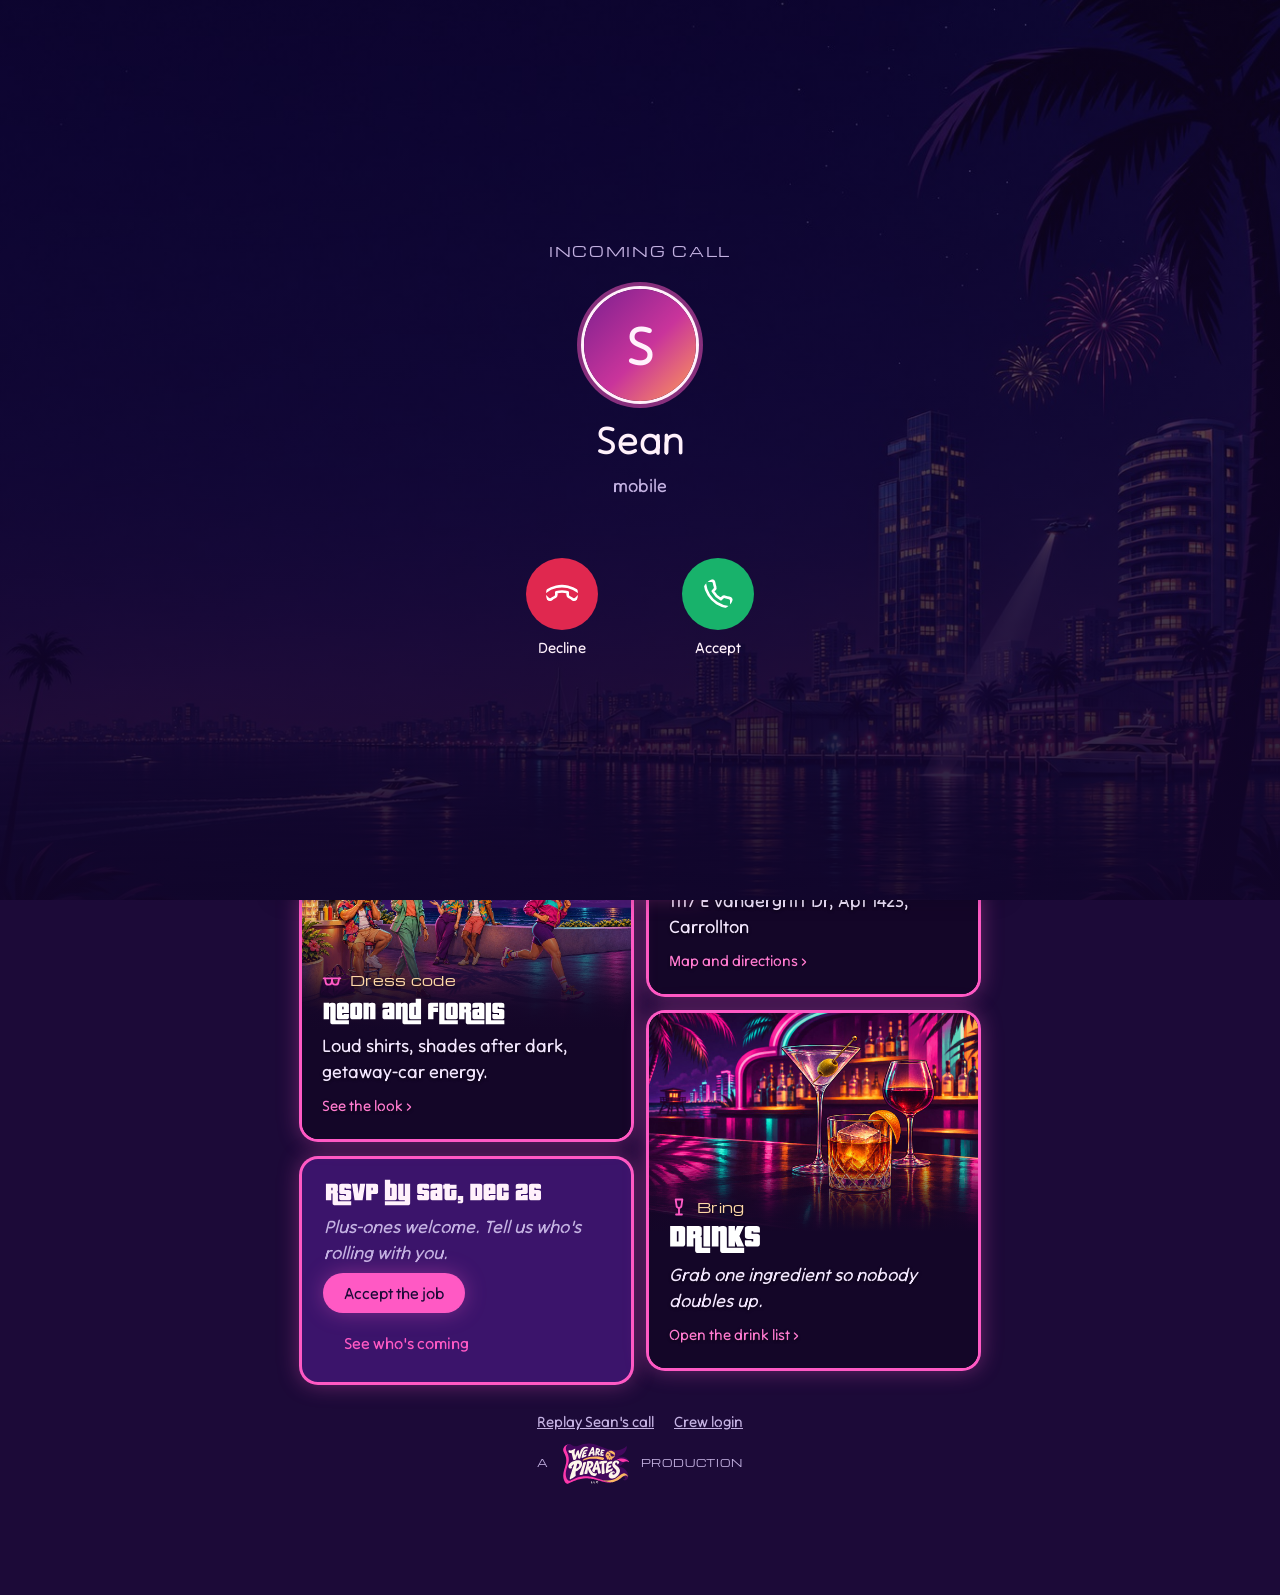
==== commit 3dcf435c: "New Greeting" ====
--- a/index.html
+++ b/index.html
@@ -27,14 +27,14 @@
 <link rel="apple-touch-icon" href="assets/icons/apple-touch-icon.png">
 <link rel="preconnect" href="https://fonts.googleapis.com">
 <link rel="stylesheet" href="https://fonts.googleapis.com/css2?family=Michroma&family=Tilt+Neon&family=Yellowtail&display=swap">
-<link rel="stylesheet" href="styles.css?v=20261126o">
+<link rel="stylesheet" href="styles.css?v=20261127a">
 </head>
 <body>
 <div class="call" id="call" hidden aria-live="polite">
   <div class="call-ring" id="call-ring">
     <p class="label call-top" id="call-status">Incoming call</p>
-    <div class="call-avatar" aria-hidden="true">B</div>
-    <p class="call-name">Brian</p>
+    <div class="call-avatar" aria-hidden="true">S</div>
+    <p class="call-name">Sean</p>
     <p class="call-sub" id="call-sub">mobile</p>
     <div class="call-actions">
       <button type="button" class="call-btn decline" id="call-decline" aria-label="Decline call"><svg viewBox="0 0 24 24" aria-hidden="true"><path d="M22 16.92v3a2 2 0 0 1-2.18 2 19.79 19.79 0 0 1-8.63-3.07 19.5 19.5 0 0 1-6-6 19.79 19.79 0 0 1-3.07-8.67A2 2 0 0 1 4.11 2h3a2 2 0 0 1 2 1.72 12.84 12.84 0 0 0 .7 2.81 2 2 0 0 1-.45 2.11L8.09 9.91a16 16 0 0 0 6 6l1.27-1.27a2 2 0 0 1 2.11-.45 12.84 12.84 0 0 0 2.81.7A2 2 0 0 1 22 16.92z"></path></svg><span>Decline</span></button>
@@ -42,7 +42,7 @@
     </div>
   </div>
   <div class="call-chat" id="call-chat" hidden>
-    <p class="label call-top">Brian &middot; connected</p>
+    <p class="label call-top">Sean &middot; connected</p>
     <ol class="bubbles" id="bubbles"></ol>
     <button type="button" class="btn btn-primary call-go" id="call-go" hidden>I'm in. Show me the job</button>
   </div>
@@ -129,7 +129,7 @@
     </section>
   </div>
 
-  <footer class="site-foot"><button type="button" class="link-btn" id="replay-call">Replay Brian's call</button><a href="admin.html">Crew login</a></footer>
+  <footer class="site-foot"><button type="button" class="link-btn" id="replay-call">Replay Sean's call</button><a href="admin.html">Crew login</a></footer>
   <p class="credit" id="credit"><span>A</span><a class="credit-logo" href="https://wearepiratesllc.com" target="_blank" rel="noopener" aria-label="We Are Pirates LLC (opens in a new tab)"><img class="art-night" src="assets/img/we-are-pirates-night.svg" alt=""><img class="art-day" src="assets/img/we-are-pirates-day.svg" alt=""></a><span>production</span></p>
 </section>
 
@@ -518,8 +518,8 @@
 </dialog>
 
 
-<script src="config.js?v=20261126o"></script>
-<script src="shared.js?v=20261126o"></script>
-<script src="app.js?v=20261126o"></script>
+<script src="config.js?v=20261127a"></script>
+<script src="shared.js?v=20261127a"></script>
+<script src="app.js?v=20261127a"></script>
 </body>
 </html>
--- a/styles.css
+++ b/styles.css
@@ -364,7 +364,7 @@
 #rsvp-form > .field { width: auto !important; flex: none; }
 #rsvp-form > .guests, #rsvp-form > .field:nth-of-type(3), #rsvp-form > .dialog-actions { grid-column: 1 / -1; }
 
-/* ---------- Brian's incoming call (first visit only) ---------- */
+/* ---------- Sean's incoming call (first visit only) ---------- */
 .call {
   position: fixed; inset: 0; z-index: 50; color: #fff1fb;
   background: linear-gradient(180deg, rgba(18, 5, 42, 0.55), rgba(18, 5, 42, 0.92)), #1c0a38 url("assets/img/hero-night.jpg") 70% center / cover no-repeat;
@@ -412,7 +412,8 @@
   @keyframes dot-hop { 0%, 60%, 100% { transform: translateY(0); opacity: 0.55; } 30% { transform: translateY(-5px); opacity: 1; } }
 }
 @media (prefers-reduced-motion: no-preference) { .bubbles li { animation: bubble-in 220ms ease-out both; } @keyframes bubble-in { from { opacity: 0; transform: translateY(8px); } } }
-.call-go { margin-top: 14px; }
+/* The guest's reply sits on the right like a sent text */
+.call-go { margin-top: 6px; align-self: flex-end; max-width: 86%; border-radius: 18px 18px 6px 18px; }
 .type-caret { display: inline-block; width: 2px; height: 1.1em; margin-left: 2px; vertical-align: -0.15em; background: currentColor; animation: caret-blink 0.8s steps(1) infinite; }
 @keyframes caret-blink { 50% { opacity: 0; } }
 /* "I'm in" pulses a neon glow so it reads as the thing to tap */
@@ -994,7 +995,7 @@
 [data-theme="golden"] .neon-word { color: #c2187f; text-shadow: 0 0 6px rgba(255, 89, 196, 0.55), 0 0 14px rgba(255, 89, 196, 0.35); }
 @media (prefers-reduced-motion: no-preference) { .neon-word { animation: neon-flicker 4s ease-in-out infinite; } }
 @keyframes neon-flicker { 0%, 100% { opacity: 1; } 47% { opacity: 1; } 48% { opacity: 0.55; } 49% { opacity: 1; } 51% { opacity: 0.7; } 52% { opacity: 1; } }
-.credit-logo { display: inline-flex; border-radius: 8px; transition: transform .15s ease; }
+.credit-logo { display: inline-flex; text-decoration: none; border-radius: 8px; transition: transform .15s ease; }
 .credit-logo:hover { transform: scale(1.04); }
 .credit-logo:active { transform: scale(.97); }
 .credit-logo img { display: none; height: 48px; width: auto; }
